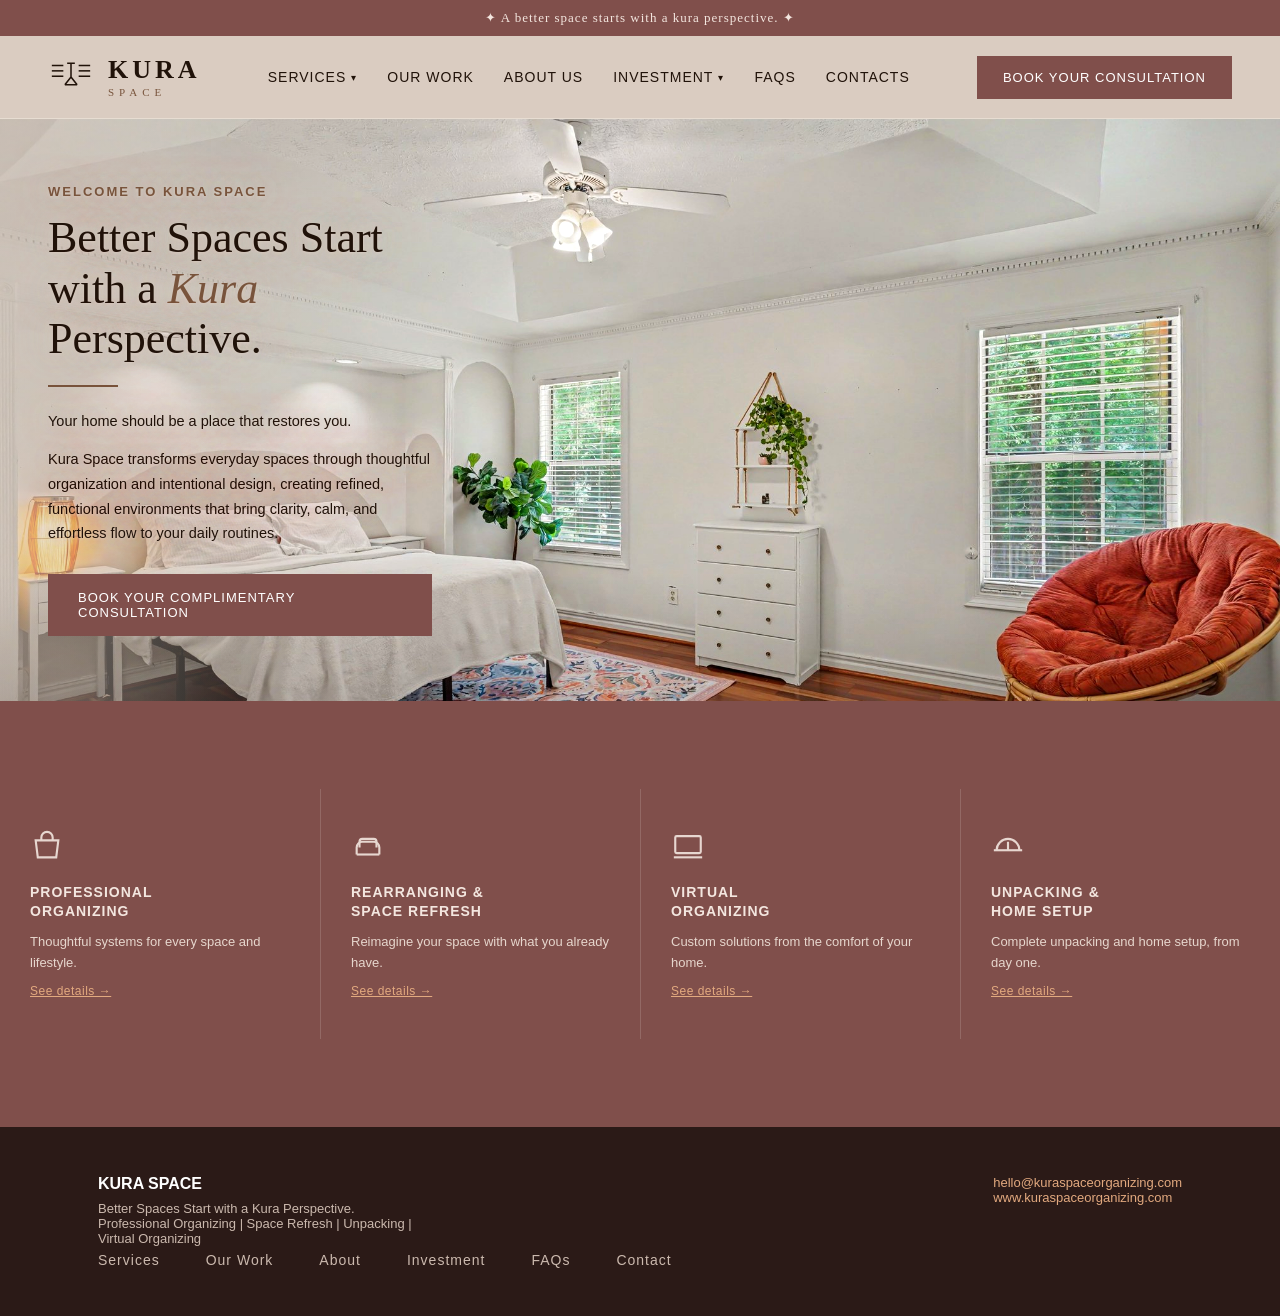
==== index.html @ 3ef4552a "Add files via upload" ====
<!DOCTYPE html>
<html lang="fr">
<head>
<meta charset="UTF-8">
<meta name="viewport" content="width=device-width, initial-scale=1.0">
<title>Kura Space — Better Spaces Start with a Kura Perspective</title>
<link rel="stylesheet" href="styles.css">
</head>
<body>

  <div class="eyebrow-bar">✦ A better space starts with a kura perspective. ✦</div>

  <header>
    <a href="index.html" class="logo">
      <svg class="logo-mark" viewBox="0 0 60 60" fill="none" stroke="currentColor" stroke-width="2">
        <line x1="5" y1="15" x2="20" y2="15"/><line x1="5" y1="22" x2="20" y2="22"/><line x1="5" y1="29" x2="20" y2="29"/>
        <path d="M25 12 L35 12 M30 12 L30 30 M22 40 L38 40 M30 30 L22 40 M30 30 L38 40"/>
        <line x1="40" y1="15" x2="55" y2="15"/><line x1="40" y1="22" x2="55" y2="22"/><line x1="40" y1="29" x2="55" y2="29"/>
      </svg>
      <div class="logo-text"><span class="k">KURA</span><span class="s">SPACE</span></div>
    </a>
    <nav>
      <div class="nav-dropdown">
        <button type="button" class="nav-toggle">SERVICES</button>
      <div class="dropdown-menu">
        <a href="services.html#professional-organizing">Professional Organizing</a>
        <a href="services.html#rearranging-space-refresh">Rearranging & Space Refresh</a>
        <a href="services.html#unpacking-home-setup">Unpacking & Home Setup</a>
        <a href="services.html#virtual-organizing">Virtual Organizing</a>
      </div>
      </div>
      <a href="our-work.html">OUR WORK</a>
      <a href="about.html">ABOUT US</a>
      <div class="nav-dropdown">
        <button type="button" class="nav-toggle">INVESTMENT</button>
      <div class="dropdown-menu">
        <a href="investment.html#rates">Rates by Service</a>
        <a href="investment.html#estimated-times">Estimated Project Times</a>
      </div>
      </div>
      <a href="faq.html">FAQS</a>
      <a href="contact.html">CONTACTS</a>
    </nav>
    <a href="booking.html" class="cta-btn">BOOK YOUR CONSULTATION</a>
  </header>


  <section class="hero">
    <img class="hero-photo" src="bckgrd1.jpeg" alt="Chambre organisée par Kura Space">
    <div class="hero-fade"></div>
    <div class="hero-shade"></div>
    <div class="hero-content">
      <div class="hero-eyebrow">WELCOME TO KURA SPACE</div>
      <h1>Better Spaces Start<br>with a <span class="accent">Kura</span> Perspective.</h1>
      <div class="divider"></div>
      <p>Your home should be a place that restores you.</p>
      <p>Kura Space transforms everyday spaces through thoughtful organization and intentional design, creating refined, functional environments that bring clarity, calm, and effortless flow to your daily routines.</p>
      <a href="booking.html" class="hero-cta">BOOK YOUR COMPLIMENTARY CONSULTATION</a>
    </div>
  </section>

  <section class="services-strip">
    <div class="service-item">
      <svg class="service-icon" viewBox="0 0 24 24" fill="none" stroke="currentColor" stroke-width="1.5"><path d="M4 8h16l-1.5 12h-13L4 8z"/><path d="M8 8V6a4 4 0 0 1 8 0v2"/></svg>
      <h3>PROFESSIONAL<br>ORGANIZING</h3>
      <p>Thoughtful systems for every space and lifestyle.</p>
      <a href="services.html#professional-organizing">See details &rarr;</a>
    </div>
    <div class="service-item">
      <svg class="service-icon" viewBox="0 0 24 24" fill="none" stroke="currentColor" stroke-width="1.5"><path d="M4 18v-5a4 4 0 0 1 4-4h8a4 4 0 0 1 4 4v5"/><path d="M4 18h16"/><path d="M6 13V9a2 2 0 0 1 2-2h8a2 2 0 0 1 2 2v4"/></svg>
      <h3>REARRANGING &amp;<br>SPACE REFRESH</h3>
      <p>Reimagine your space with what you already have.</p>
      <a href="services.html#rearranging-space-refresh">See details &rarr;</a>
    </div>
    <div class="service-item">
      <svg class="service-icon" viewBox="0 0 24 24" fill="none" stroke="currentColor" stroke-width="1.5"><rect x="3" y="5" width="18" height="12" rx="1"/><path d="M2 20h20"/></svg>
      <h3>VIRTUAL<br>ORGANIZING</h3>
      <p>Custom solutions from the comfort of your home.</p>
      <a href="services.html#virtual-organizing">See details &rarr;</a>
    </div>
    <div class="service-item">
      <svg class="service-icon" viewBox="0 0 24 24" fill="none" stroke="currentColor" stroke-width="1.5"><path d="M4 15a8 8 0 0 1 16 0"/><path d="M2 15h20"/><path d="M12 15V9"/></svg>
      <h3>UNPACKING &amp;<br>HOME SETUP</h3>
      <p>Complete unpacking and home setup, from day one.</p>
      <a href="services.html#unpacking-home-setup">See details &rarr;</a>
    </div>
  </section>


  <footer>
    <div class="wrap">
      <div>
        <strong style="color:#fff; font-size:16px;">KURA SPACE</strong>
        <p style="margin-top:8px; max-width:320px;">Better Spaces Start with a Kura Perspective.<br>Professional Organizing | Space Refresh | Unpacking | Virtual Organizing</p>
        <nav>
          <a href="services.html">Services</a>
          <a href="our-work.html">Our Work</a>
          <a href="about.html">About</a>
          <a href="investment.html">Investment</a>
          <a href="faq.html">FAQs</a>
          <a href="contact.html">Contact</a>
        </nav>
      </div>
      <div>
        <a href="mailto:hello@kuraspaceorganizing.com">hello@kuraspaceorganizing.com</a><br>
        <a href="https://www.kuraspaceorganizing.com">www.kuraspaceorganizing.com</a>
      </div>
    </div>
  </footer>

</body>
</html>
---- styles.css ----
:root{
  --dark0:#4a2f2b;
  --dark1:#2b1a17;
  --maroon:#804f4b;
  --peach:#e2a97f;
  --cream:#daccc1;
  --cream2:#f2ece5;
  --ink:#201209;
  --accent:#78543c;
  --line:#e7ddd2;
}
*{box-sizing:border-box;margin:0;padding:0;}
html{scroll-behavior:smooth;}
body{
  font-family:'Georgia','Times New Roman',serif;
  color:var(--ink);
  background:var(--cream2);
}
a{color:inherit;}
.wrap{max-width:1180px;margin:0 auto;padding:0 48px;}

/* ---------- EYEBROW BAR ---------- */
.eyebrow-bar{
  background: var(--maroon);
  color: #f3e6df;
  text-align:center;
  font-size: 13px;
  letter-spacing: 1px;
  padding: 10px 20px;
}

/* ---------- HEADER (cream, base template) ---------- */
header{
  display:flex; align-items:center; justify-content:space-between;
  padding: 18px 48px;
  background: var(--cream);
  border-bottom: 1px solid var(--line);
  flex-wrap: wrap;
  gap: 16px;
}
.logo{display:flex; align-items:center; gap:14px; text-decoration:none;}
.logo-mark{width:46px; height:46px; color:var(--ink);}
.logo-text{display:flex; flex-direction:column; line-height:1;}
.logo-text .k{font-size:26px; letter-spacing:4px; font-weight:bold; color:var(--ink);}
.logo-text .s{font-size:11px; letter-spacing:5px; color:var(--accent); margin-top:4px;}

nav{display:flex; align-items:center; gap:30px; font-size:14px; letter-spacing:1px; font-family:Arial,sans-serif;}
nav > a{text-decoration:none; color:var(--ink);}
nav > a.current{color:var(--maroon); font-weight:bold;}

/* dropdown items (Services, Investment) */
.nav-dropdown{position:relative;}
.nav-dropdown > .nav-toggle{
  background:none; border:none; cursor:pointer;
  font:inherit; letter-spacing:inherit; color:var(--ink);
  display:flex; align-items:center; gap:5px; padding:4px 0;
}
.nav-dropdown > .nav-toggle::after{content:"▾"; font-size:10px; margin-top:1px;}
.nav-dropdown.current > .nav-toggle{color:var(--maroon); font-weight:bold;}
.dropdown-menu{
  position:absolute; top:calc(100% + 16px); left:50%; transform:translateX(-50%) translateY(6px);
  background:#fff; border:1px solid var(--line); min-width:240px;
  box-shadow:0 14px 34px rgba(32,18,9,0.14);
  opacity:0; visibility:hidden;
  transition:opacity .18s, transform .18s, visibility .18s;
  z-index:60; padding:8px 0;
}
.nav-dropdown:hover .dropdown-menu,
.nav-dropdown:focus-within .dropdown-menu{
  opacity:1; visibility:visible; transform:translateX(-50%) translateY(0);
}
.dropdown-menu a{
  display:block; padding:11px 22px; font-size:13px; letter-spacing:0.2px;
  color:var(--ink); text-decoration:none; white-space:nowrap;
}
.dropdown-menu a:hover{background:var(--cream); color:var(--maroon);}

.cta-btn{
  background: var(--maroon);
  color: #fff;
  padding: 14px 26px;
  font-family: Arial, sans-serif;
  font-size: 13px;
  letter-spacing: 1px;
  text-decoration:none;
  white-space: nowrap;
}

/* ---------- HERO (home, photo) ---------- */
.hero{
  position: relative;
  aspect-ratio: 2.2 / 1;
  min-height: 460px;
  display:flex;
  align-items:center;
  overflow:hidden;
  background: var(--cream);
}
.hero-photo{
  position:absolute; inset:0; width:100%; height:100%;
  object-fit:cover; object-position:center 25%;
  filter: saturate(1.15) contrast(1.06) brightness(1.02);
  z-index:0;
}
.hero-fade{
  position:absolute; inset:0; z-index:1;
  background: linear-gradient(90deg,
    rgba(218,204,193,0.6) 0%,
    rgba(218,204,193,0.42) 10%,
    rgba(218,204,193,0.18) 20%,
    rgba(218,204,193,0) 30%);
  pointer-events:none;
}
.hero-shade{
  position:absolute; inset:0; z-index:1;
  background: linear-gradient(0deg, rgba(20,12,6,0.14), transparent 22%);
  pointer-events:none;
}
.hero-content{
  position:relative; z-index:2;
  max-width:480px; padding:40px 48px;
}
.hero-content .hero-eyebrow, .hero-content h1, .hero-content p{
  text-shadow: 0 1px 3px rgba(218,204,193,0.9), 0 0px 18px rgba(218,204,193,0.85), 0 0px 34px rgba(218,204,193,0.6);
}
.hero-eyebrow{color:var(--accent); font-family:Arial,sans-serif; font-size:13px; letter-spacing:2px; font-weight:bold; margin-bottom:14px;}
.hero h1{font-size:44px; line-height:1.15; font-weight:400; margin-bottom:20px; color:var(--ink);}
.hero h1 .accent, .hero h1 em{color:var(--accent); font-style:italic;}
.divider{width:70px; height:2px; background:var(--accent); margin-bottom:22px;}
.hero p{font-family:Arial,sans-serif; font-size:14.5px; line-height:1.7; color:var(--ink); margin-bottom:14px; max-width:440px;}
.hero-cta{
  display:inline-block; margin-top:14px;
  background:var(--maroon); color:#fff;
  padding:16px 30px; font-family:Arial,sans-serif; font-size:13px; letter-spacing:1px; text-decoration:none;
}

/* ---------- SERVICES STRIP (home) ---------- */
.services-strip{
  background: var(--maroon);
  color: #f3e6df;
  display:grid;
  grid-template-columns: repeat(4, 1fr);
}
.service-item{padding:40px 30px; border-left:1px solid rgba(255,255,255,0.15);}
.service-item:first-child{border-left:none;}
.service-icon{width:34px; height:34px; margin-bottom:16px; opacity:0.9;}
.service-item h3{font-family:Arial,sans-serif; font-size:14px; letter-spacing:1px; margin-bottom:10px; line-height:1.4;}
.service-item p{font-family:Arial,sans-serif; font-size:13px; line-height:1.6; color:#e6d6cd;}
.service-item a{font-family:Arial,sans-serif; font-size:12px; letter-spacing:0.5px; color:var(--peach); text-decoration:underline; display:inline-block; margin-top:10px;}

/* ---------- PAGE HEADER (subpages) ---------- */
.page-header{
  position:relative; overflow:hidden;
  padding:80px 0 56px;
  background: linear-gradient(100deg, var(--dark0) 0%, #5c3a34 100%);
  color:#f6ede6;
}
.page-header .wrap{position:relative; z-index:2;}
.page-header .eyebrow{color:var(--peach);}
.page-header h1{font-size:46px; font-weight:400;}
.page-header p{font-family:Arial,sans-serif; font-size:15px; line-height:1.7; color:#e7d9d0; max-width:620px; margin-top:14px;}

/* ---------- SECTION SHARED ---------- */
section{padding:88px 0;}
.eyebrow{font-family:Arial,sans-serif; font-size:12.5px; letter-spacing:3px; color:var(--accent); font-weight:bold; margin-bottom:16px;}
h2{font-size:38px; font-weight:400; margin-bottom:24px;}
.lede{font-family:Arial,sans-serif; font-size:15px; line-height:1.8; color:#4a372f; max-width:720px;}

/* ---------- ABOUT / BRAND ---------- */
.about{background:var(--cream2);}
.about .grid{display:grid; grid-template-columns:1.1fr .9fr; gap:64px; align-items:start;}
.about ul{font-family:Arial,sans-serif; font-size:14.5px; line-height:2; margin-top:10px;}
.why-box{background:var(--cream); padding:36px; border-left:3px solid var(--maroon);}
.why-box h3{font-size:20px; font-weight:400; margin-bottom:16px;}
.why-box ul{font-family:Arial,sans-serif; font-size:14px; line-height:1.9; list-style:none;}
.why-box li{padding-left:20px; position:relative; margin-bottom:6px;}
.why-box li::before{content:"—"; position:absolute; left:0; color:var(--maroon);}
.founder-box{margin-top:56px; padding-top:56px; border-top:1px solid var(--line);}
.founder-box .grid{grid-template-columns:.8fr 1.2fr;}

/* ---------- SERVICES ---------- */
.services{background:var(--maroon); color:#f3e6df;}
.services .eyebrow{color:var(--peach);}
.services h2{color:#fff;}
.card-grid{display:grid; grid-template-columns:repeat(4,1fr); gap:1px; background:rgba(255,255,255,0.15); margin-top:40px;}
.s-card{background:var(--maroon); padding:34px 26px;}
.s-card h3{font-family:Arial,sans-serif; font-size:15px; letter-spacing:0.5px; margin-bottom:10px; color:#fff;}
.s-card .price{font-family:Arial,sans-serif; font-size:13px; color:var(--peach); font-weight:bold; margin-bottom:14px;}
.s-card p{font-family:Arial,sans-serif; font-size:13px; line-height:1.7; color:#e6d6cd; margin-bottom:14px;}
.s-card a{font-family:Arial,sans-serif; font-size:12px; letter-spacing:1px; color:var(--peach); text-decoration:underline;}

/* ---------- SERVICE DETAIL (services.html) ---------- */
.service-detail{border-top:1px solid var(--line); padding:64px 0;}
.service-detail:first-of-type{border-top:none;}
.service-detail .grid{display:grid; grid-template-columns:1fr 1fr 1fr; gap:48px;}
.service-detail h3{font-size:26px; font-weight:400; margin-bottom:6px;}
.service-detail .rate{font-family:Arial,sans-serif; font-size:13px; color:var(--accent); font-weight:bold; letter-spacing:0.5px; margin-bottom:16px;}
.service-detail h4{font-family:Arial,sans-serif; font-size:12px; letter-spacing:1.5px; text-transform:uppercase; color:var(--accent); margin-bottom:12px;}
.service-detail ul{font-family:Arial,sans-serif; font-size:13.5px; line-height:1.9; list-style:none; margin-bottom:10px;}
.service-detail li{padding-left:16px; position:relative;}
.service-detail li::before{content:"—"; position:absolute; left:0; color:var(--maroon);}
.time-table{width:100%; font-family:Arial,sans-serif; font-size:13px; border-collapse:collapse;}
.time-table td{padding:6px 0; border-bottom:1px dashed var(--line);}
.time-table td:last-child{text-align:right; color:var(--accent);}

/* ---------- INVESTMENT ---------- */
.investment{background:var(--cream2);}
.price-table{width:100%; border-collapse:collapse; margin-top:30px; font-family:Arial,sans-serif;}
.price-table th, .price-table td{text-align:left; padding:16px 14px; border-bottom:1px solid var(--line); font-size:14px;}
.price-table th{font-size:12px; letter-spacing:1px; color:var(--accent); text-transform:uppercase;}
.price-note{font-family:Arial,sans-serif; font-size:13px; color:#6b5a4f; margin-top:20px; line-height:1.7;}

/* ---------- FAQ ---------- */
.faq{background:var(--cream);}
.faq-item{border-bottom:1px solid #cdbcae; padding:22px 0;}
.faq-item summary{cursor:pointer; font-size:17px; list-style:none; display:flex; justify-content:space-between; align-items:center; gap:16px;}
.faq-item summary::-webkit-details-marker{display:none;}
.faq-item summary::after{content:"+"; font-size:22px; color:var(--maroon); font-family:Arial,sans-serif;}
.faq-item[open] summary::after{content:"–";}
.faq-item p{font-family:Arial,sans-serif; font-size:14px; line-height:1.8; color:#4a372f; margin-top:14px; max-width:640px;}

/* ---------- OUR WORK (portfolio placeholder) ---------- */
.portfolio-grid{display:grid; grid-template-columns:repeat(3,1fr); gap:20px; margin-top:20px;}
.portfolio-card{
  aspect-ratio:4/3; background:linear-gradient(135deg, var(--cream), #cbb9ae);
  display:flex; align-items:center; justify-content:center;
  font-family:Arial,sans-serif; font-size:12px; letter-spacing:1px; color:var(--accent); text-transform:uppercase;
}

/* ---------- CONTACT ---------- */
.contact{background:var(--dark0); color:#f3e6df; text-align:center;}
.contact h2{color:#fff;}
.contact .lede{color:#e7d9d0; margin:0 auto 30px; }
.contact-links{display:flex; gap:36px; justify-content:center; font-family:Arial,sans-serif; font-size:14px; margin-top:30px; flex-wrap:wrap;}
.contact-links a{color:var(--peach); text-decoration:none;}

/* ---------- FOOTER ---------- */
footer{background:var(--dark1); color:#cbb9ae; padding:48px 0; font-family:Arial,sans-serif; font-size:13px;}
footer .wrap{display:flex; justify-content:space-between; flex-wrap:wrap; gap:20px;}
footer a{color:var(--peach); text-decoration:none;}
footer nav{margin-top:6px;}
footer nav a{background:none; padding:0; margin-right:16px; color:#cbb9ae; border-radius:0;}
footer nav a:hover{color:var(--peach);}

@media (max-width:900px){
  .wrap{padding:0 24px;}
  header{padding:14px 24px;}
  nav{display:none;}
  .hero{aspect-ratio:3/4; min-height:520px;}
  .hero-content{padding:32px 24px;}
  .hero h1{font-size:42px;}
  .page-header h1{font-size:34px;}
  .about .grid{grid-template-columns:1fr;}
  .founder-box .grid{grid-template-columns:1fr;}
  .card-grid{grid-template-columns:1fr 1fr;}
  .service-detail .grid{grid-template-columns:1fr;}
  .portfolio-grid{grid-template-columns:1fr 1fr;}
  section{padding:56px 0;}
}

/* ================= BOOKING PAGE ================= */
.booking-hero{
  display:grid; grid-template-columns:1fr 1fr;
  align-items:center; gap:0;
  background:var(--cream2);
  min-height:280px; overflow:hidden;
}
.booking-hero .img{
  height:100%; min-height:280px;
  background-image:url('bckgrd1.jpeg');
  background-size:cover; background-position:center 60%;
}
.booking-hero .txt{padding:40px 56px;}
.booking-hero h1{font-size:42px; font-weight:400; margin-bottom:10px;}
.booking-hero p{font-family:Arial,sans-serif; font-size:15px; color:#4a372f; line-height:1.6;}

.booking-wrap{max-width:1180px; margin:0 auto; padding:48px 48px 90px;}

.avail-banner{
  background:var(--cream2); border:1px solid var(--line); border-radius:14px;
  padding:32px; display:grid; grid-template-columns:1fr auto 1fr; gap:28px; align-items:center;
  margin-bottom:56px;
}
.avail-banner .divider-v{width:1px; align-self:stretch; background:var(--line);}
.avail-left{display:flex; gap:18px;}
.avail-icon{
  width:52px; height:52px; min-width:52px; border-radius:50%;
  background:var(--maroon); color:#fff; display:flex; align-items:center; justify-content:center;
}
.avail-left h3{font-family:Arial,sans-serif; font-size:14px; letter-spacing:0.5px; margin-bottom:8px; color:var(--ink);}
.avail-left p{font-family:Arial,sans-serif; font-size:14px; line-height:1.7; color:#4a372f; margin-bottom:8px;}
.avail-left p strong{color:var(--ink);}
.avail-right{display:flex; gap:16px; align-items:flex-start;}
.avail-right h3{font-family:Georgia,serif; font-size:17px; font-weight:400; margin-bottom:6px;}
.avail-right p{font-family:Arial,sans-serif; font-size:13.5px; color:#4a372f; margin-bottom:14px;}
.btn-solid{
  display:inline-block; background:var(--maroon); color:#fff; border:none; cursor:pointer;
  padding:12px 22px; font-family:Arial,sans-serif; font-size:13px; letter-spacing:0.3px;
  border-radius:6px; text-decoration:none; text-align:center;
}
.btn-solid:disabled{opacity:0.55; cursor:not-allowed;}
.btn-outline{
  display:inline-block; background:#fff; color:var(--maroon); border:1px solid var(--maroon); cursor:pointer;
  padding:12px 22px; font-family:Arial,sans-serif; font-size:13px; letter-spacing:0.3px;
  border-radius:6px; text-decoration:none; text-align:center;
}

.section-heading{text-align:center; font-size:32px; font-weight:400; margin-bottom:32px; position:relative;}

.choose-service-grid{display:grid; grid-template-columns:1fr 1fr; gap:28px; margin-bottom:64px;}
.svc-choice-card{
  background:var(--cream2); border:1px solid var(--line); border-radius:14px; padding:32px;
  display:flex; flex-direction:column;
}
.svc-choice-card .head{display:flex; gap:16px; align-items:flex-start; margin-bottom:16px;}
.svc-choice-card .head .icon{
  width:52px; height:52px; min-width:52px; border-radius:50%;
  background:var(--maroon); color:#fff; display:flex; align-items:center; justify-content:center;
}
.svc-choice-card h3{font-size:21px; font-weight:400;}
.svc-choice-card .sub{font-family:Arial,sans-serif; font-size:12.5px; color:var(--accent); margin-top:2px;}
.svc-choice-card p{font-family:Arial,sans-serif; font-size:13.5px; line-height:1.7; color:#4a372f; margin-bottom:18px;}
.svc-choice-card ul{list-style:none; font-family:Arial,sans-serif; font-size:13.5px; line-height:2; margin-bottom:18px;}
.svc-choice-card li::before{content:"✓ "; color:var(--maroon); font-weight:bold;}
.svc-choice-card .cta-row{margin-top:auto;}
.svc-choice-card .cta-row .btn-solid, .svc-choice-card .cta-row .btn-outline{width:100%; margin-bottom:8px; box-sizing:border-box;}
.svc-choice-card .caption{font-family:Arial,sans-serif; font-size:12.5px; color:#7a6a5f; text-align:center;}
.svc-choice-card .fully-booked-btn{background:var(--maroon); opacity:0.9;}
.svc-choice-card .fully-booked-btn small{display:block; font-weight:normal; font-size:11px; margin-top:2px;}

.avail-grid{display:grid; grid-template-columns:1fr 1fr; gap:28px;}
.avail-panel{border:1px solid var(--line); border-radius:14px; padding:24px; background:#fff;}
.avail-panel .panel-head{display:flex; align-items:center; justify-content:space-between; margin-bottom:16px;}
.avail-panel .panel-head h4{font-family:Arial,sans-serif; font-size:12.5px; letter-spacing:0.5px; color:var(--ink);}
.tag{font-family:Arial,sans-serif; font-size:11px; letter-spacing:0.3px; padding:4px 10px; border-radius:20px;}
.tag.booked{background:#f1dede; color:#8a3b3b;}
.tag.available{background:#dcead9; color:#2f6b2c;}

.cal-topbar{display:flex; align-items:center; justify-content:space-between; font-family:Arial,sans-serif; font-size:13px; margin-bottom:6px;}
.cal-topbar .cal-nav{display:flex; align-items:center; gap:10px;}
.cal-topbar button{background:none; border:none; cursor:pointer; font-size:15px; color:var(--maroon);}
.cal-tz{font-size:11.5px; color:#7a6a5f;}
.calendar{width:100%; border-collapse:collapse; margin-top:10px; font-family:Arial,sans-serif; font-size:12.5px;}
.calendar th{padding:6px 2px; color:#9a897d; font-weight:normal; font-size:11px;}
.calendar td{padding:3px; text-align:center;}
.day-cell{
  width:32px; height:32px; line-height:32px; border-radius:50%; margin:0 auto;
  cursor:default; color:#c8bcb0;
}
.day-cell.has-slots{color:var(--ink); cursor:pointer; background:#f6ece7; font-weight:bold;}
.day-cell.has-slots:hover{background:var(--maroon); color:#fff;}
.day-cell.selected{background:var(--maroon); color:#fff;}
.day-cell.disabled{color:#ddd3ca;}

.no-times{text-align:center; padding:30px 10px; color:#4a372f;}
.no-times svg{color:var(--maroon); margin-bottom:10px;}
.no-times p{font-family:Arial,sans-serif; font-size:13px; line-height:1.7; margin-bottom:6px;}

.time-panel{margin-top:14px;}
.time-panel .picked-date{font-family:Arial,sans-serif; font-size:13px; font-weight:bold; margin-bottom:10px;}
.time-slot{
  display:block; width:100%; box-sizing:border-box; text-align:center;
  padding:10px; margin-bottom:8px; border-radius:6px; border:1px solid var(--line);
  background:#fff; font-family:Arial,sans-serif; font-size:13px; cursor:pointer;
}
.time-slot:hover{border-color:var(--maroon);}
.time-slot.selected{background:var(--maroon); color:#fff; border-color:var(--maroon);}
.more-times{background:none; border:none; color:var(--maroon); font-family:Arial,sans-serif; font-size:12.5px; cursor:pointer; padding:4px 0;}

.booking-form{margin-top:16px; padding-top:16px; border-top:1px dashed var(--line);}
.booking-form label{display:block; font-family:Arial,sans-serif; font-size:12px; color:#4a372f; margin-bottom:4px; margin-top:12px;}
.booking-form input, .booking-form textarea{
  width:100%; box-sizing:border-box; padding:10px 12px; border:1px solid var(--line); border-radius:6px;
  font-family:Arial,sans-serif; font-size:13px;
}
.booking-form textarea{resize:vertical; min-height:64px;}

.avail-footnote{text-align:center; font-family:Arial,sans-serif; font-size:13px; color:#4a372f; margin-top:30px;}

.help-bar{background:var(--maroon); color:#f3e6df;}
.help-bar .wrap{
  display:flex; align-items:center; justify-content:space-between; flex-wrap:wrap; gap:16px;
  padding:24px 48px;
}
.help-bar .left{display:flex; align-items:center; gap:14px; font-family:Arial,sans-serif; font-size:13.5px;}
.help-bar .icon-circle{width:38px; height:38px; border-radius:50%; background:rgba(255,255,255,0.15); display:flex; align-items:center; justify-content:center;}
.help-bar a.email{color:#f3e6df;}
.help-bar .btn-outline{background:transparent; color:#fff; border-color:rgba(255,255,255,0.6);}

.toast{
  position:fixed; bottom:24px; left:50%; transform:translateX(-50%);
  background:var(--ink); color:#fff; padding:14px 24px; border-radius:8px;
  font-family:Arial,sans-serif; font-size:13.5px; opacity:0; pointer-events:none;
  transition:opacity .25s, transform .25s; z-index:999;
}
.toast.show{opacity:1; transform:translateX(-50%) translateY(-6px);}

@media (max-width:900px){
  .booking-hero{grid-template-columns:1fr;}
  .booking-hero .img{min-height:180px;}
  .avail-banner{grid-template-columns:1fr;}
  .avail-banner .divider-v{display:none;}
  .choose-service-grid{grid-template-columns:1fr;}
  .avail-grid{grid-template-columns:1fr;}
  .booking-wrap{padding:32px 20px 60px;}
}

/* ================= ADMIN PAGE ================= */
.admin-login{max-width:360px; margin:100px auto; text-align:center;}
.admin-login h1{font-size:28px; font-weight:400; margin-bottom:8px;}
.admin-login p{font-family:Arial,sans-serif; font-size:13.5px; color:#4a372f; margin-bottom:24px;}
.admin-login input{width:100%; box-sizing:border-box; padding:12px 14px; border:1px solid var(--line); border-radius:6px; font-family:Arial,sans-serif; margin-bottom:14px;}
.admin-shell{display:none;}
.admin-shell.show{display:block;}
.admin-login.hide{display:none;}

.admin-topbar{
  display:flex; align-items:center; justify-content:space-between;
  padding:18px 48px; background:var(--cream); border-bottom:1px solid var(--line);
}
.admin-topbar .brand{font-family:Georgia,serif; font-size:20px; letter-spacing:2px;}
.admin-tabs{display:flex; gap:10px; padding:20px 48px 0;}
.admin-tab{
  padding:10px 18px; font-family:Arial,sans-serif; font-size:13px; cursor:pointer;
  border-radius:999px; background:var(--cream2); color:var(--ink); border:1px solid var(--line);
}
.admin-tab.active{background:var(--maroon); color:#fff; border-color:var(--maroon);}
.admin-panel{padding:24px 48px 64px; display:none;}
.admin-panel.active{display:block;}

.admin-table{width:100%; border-collapse:collapse; font-family:Arial,sans-serif; font-size:13px; margin-top:14px;}
.admin-table th, .admin-table td{padding:10px 12px; border-bottom:1px solid var(--line); text-align:left;}
.admin-table th{font-size:11px; letter-spacing:0.5px; text-transform:uppercase; color:var(--accent);}
.status-pill{padding:3px 10px; border-radius:20px; font-size:11px;}
.status-pill.confirmed{background:#dcead9; color:#2f6b2c;}
.status-pill.cancelled{background:#f1dede; color:#8a3b3b;}
.admin-btn{background:none; border:1px solid var(--line); border-radius:6px; padding:6px 12px; font-family:Arial,sans-serif; font-size:12px; cursor:pointer; margin-right:6px;}
.admin-btn:hover{border-color:var(--maroon); color:var(--maroon);}

.settings-card{background:var(--cream2); border:1px solid var(--line); border-radius:12px; padding:24px; max-width:520px; margin-top:14px;}
.settings-card label{display:block; font-family:Arial,sans-serif; font-size:12px; margin-bottom:6px; margin-top:14px;}
.settings-card select, .settings-card input, .settings-card textarea{
  width:100%; box-sizing:border-box; padding:10px; border:1px solid var(--line); border-radius:6px; font-family:Arial,sans-serif; font-size:13px;
}
.settings-card textarea{min-height:70px;}

.slot-add-row{display:flex; gap:10px; margin-top:16px; flex-wrap:wrap;}
.slot-add-row input{padding:9px 12px; border:1px solid var(--line); border-radius:6px; font-family:Arial,sans-serif; font-size:13px;}

/* ================= PORTFOLIO ================= */
.portfolio-filters{
  display:flex; gap:10px; flex-wrap:wrap; padding:28px 48px; background:var(--cream);
  border-bottom:1px solid var(--line);
}
.filter-tab{
  padding:11px 20px; border-radius:999px; border:1px solid var(--line); background:#fff;
  font-family:Arial,sans-serif; font-size:12.5px; letter-spacing:0.3px; color:var(--ink);
  cursor:pointer; white-space:nowrap;
}
.filter-tab.active{background:var(--maroon); color:#fff; border-color:var(--maroon);}

.projects-section{padding:56px 48px 20px; max-width:1180px; margin:0 auto;}
.projects-section h2{text-align:center; font-size:14px; letter-spacing:2px; font-family:Arial,sans-serif; color:var(--accent); margin-bottom:36px; text-transform:uppercase;}
.projects-grid{display:grid; grid-template-columns:repeat(3,1fr); gap:26px;}
.project-card{
  background:#fff; border:1px solid var(--line); border-radius:4px; overflow:hidden;
  display:flex; flex-direction:column; text-decoration:none; color:var(--ink);
}
.project-card .thumb{
  position:relative; aspect-ratio:4/3; background:linear-gradient(135deg,var(--cream),#cbb9ae);
  background-size:cover; background-position:center;
  display:flex; align-items:center; justify-content:center;
}
.project-card .thumb .placeholder{font-family:Arial,sans-serif; font-size:11px; letter-spacing:1px; color:var(--accent); text-transform:uppercase;}
.project-card .badge{
  position:absolute; top:14px; left:14px; background:var(--maroon); color:#fff;
  font-family:Arial,sans-serif; font-size:10.5px; letter-spacing:0.5px; text-transform:uppercase;
  padding:5px 12px; border-radius:3px;
}
.project-card .body{padding:20px 22px 24px;}
.project-card h3{font-size:19px; font-weight:400; margin-bottom:4px;}
.project-card .cat{font-family:Arial,sans-serif; font-size:12px; color:var(--accent); margin-bottom:10px;}
.project-card p{font-family:Arial,sans-serif; font-size:13px; line-height:1.6; color:#4a372f; margin-bottom:14px;}
.project-card .view-link{font-family:Arial,sans-serif; font-size:12.5px; color:var(--maroon); font-weight:bold;}

.empty-state{
  text-align:center; padding:60px 24px; color:#7a6a5f; font-family:Arial,sans-serif;
  border:1px dashed var(--line); border-radius:10px; grid-column:1/-1;
}
.empty-state a{color:var(--maroon);}

.featured-transform{background:var(--maroon); color:#f3e6df; padding:64px 48px; margin-top:20px;}
.featured-transform .inner{max-width:1180px; margin:0 auto; display:grid; grid-template-columns:1fr 1.2fr; gap:40px; align-items:center;}
.featured-transform .eyebrow{color:var(--peach); font-family:Arial,sans-serif; font-size:12px; letter-spacing:2px; margin-bottom:14px;}
.featured-transform h2{font-size:32px; font-weight:400; color:#fff; margin-bottom:14px;}
.featured-transform p{font-family:Arial,sans-serif; font-size:14px; line-height:1.7; color:#e6d6cd;}
.featured-transform .ba-images{display:grid; grid-template-columns:1fr 1fr; gap:12px;}
.featured-transform .ba-images .img{aspect-ratio:4/3; background-size:cover; background-position:center; border-radius:4px; position:relative;}
.featured-transform .ba-images .tag{position:absolute; bottom:10px; left:10px; background:rgba(0,0,0,0.55); color:#fff; font-family:Arial,sans-serif; font-size:10px; letter-spacing:1px; padding:4px 10px; border-radius:3px; text-transform:uppercase;}

.testimonial-section{padding:64px 48px; text-align:center; max-width:760px; margin:0 auto;}
.testimonial-section .mark{font-size:44px; color:var(--maroon); font-family:Georgia,serif; line-height:0.5;}
.testimonial-section blockquote{font-size:22px; font-weight:400; line-height:1.5; margin:14px 0 18px;}
.testimonial-section cite{font-family:Arial,sans-serif; font-size:12.5px; letter-spacing:1px; color:var(--accent); font-style:normal;}

/* ================= PROJECT DETAIL ================= */
.project-hero{background:var(--cream2); padding:48px 48px 0;}
.project-hero .wrap{max-width:1180px; margin:0 auto;}
.project-hero .back-link{font-family:Arial,sans-serif; font-size:12.5px; color:var(--accent); text-decoration:none; display:inline-block; margin-bottom:18px;}
.project-hero h1{font-size:38px; font-weight:400; margin-bottom:8px;}
.project-hero .meta{font-family:Arial,sans-serif; font-size:13px; color:#7a6a5f; display:flex; gap:18px; margin-bottom:8px;}
.project-hero .cat-pill{display:inline-block; background:var(--maroon); color:#fff; font-family:Arial,sans-serif; font-size:11px; letter-spacing:0.5px; padding:5px 12px; border-radius:3px; margin-bottom:22px;}

.project-body{max-width:1180px; margin:0 auto; padding:32px 48px 70px; display:grid; grid-template-columns:2fr 1fr; gap:48px;}
.project-media .ba-pair{display:grid; grid-template-columns:1fr 1fr; gap:14px; margin-bottom:14px;}
.project-media .ba-pair .img, .project-media .gallery-img{
  aspect-ratio:4/3; background-size:cover; background-position:center; border-radius:4px;
  background-color:var(--cream); position:relative;
}
.project-media .ba-pair .tag{position:absolute; top:12px; left:12px; background:rgba(0,0,0,0.6); color:#fff; font-family:Arial,sans-serif; font-size:10.5px; letter-spacing:1px; padding:5px 12px; border-radius:3px; text-transform:uppercase;}
.project-media .gallery-grid{display:grid; grid-template-columns:1fr 1fr 1fr; gap:12px;}

.project-sidebar{border-left:1px solid var(--line); padding-left:36px;}
.side-block{margin-bottom:26px;}
.side-block h4{font-family:Arial,sans-serif; font-size:11px; letter-spacing:1.5px; text-transform:uppercase; color:var(--accent); margin-bottom:8px;}
.side-block p{font-family:Arial,sans-serif; font-size:13.5px; line-height:1.7; color:#4a372f;}

.more-projects{background:var(--cream); padding:56px 48px;}
.more-projects .wrap{max-width:1180px; margin:0 auto;}
.more-projects h2{text-align:center; font-size:14px; letter-spacing:2px; font-family:Arial,sans-serif; color:var(--accent); margin-bottom:32px; text-transform:uppercase;}

@media (max-width:900px){
  .projects-grid{grid-template-columns:1fr;}
  .featured-transform .inner{grid-template-columns:1fr;}
  .project-body{grid-template-columns:1fr;}
  .project-sidebar{border-left:none; border-top:1px solid var(--line); padding-left:0; padding-top:24px;}
  .portfolio-filters, .projects-section, .featured-transform, .project-hero .wrap, .project-body, .more-projects .wrap{padding-left:20px; padding-right:20px;}
}

/* ================= ADMIN — PORTFOLIO TAB ================= */
.project-form{background:var(--cream2); border:1px solid var(--line); border-radius:12px; padding:24px; max-width:720px; margin-top:16px;}
.project-form .row2{display:grid; grid-template-columns:1fr 1fr; gap:14px;}
.project-form label{display:block; font-family:Arial,sans-serif; font-size:12px; margin-bottom:5px; margin-top:14px;}
.project-form input, .project-form select, .project-form textarea{
  width:100%; box-sizing:border-box; padding:10px; border:1px solid var(--line); border-radius:6px; font-family:Arial,sans-serif; font-size:13px;
}
.project-form textarea{min-height:60px;}
.image-drop-row{display:flex; gap:14px; margin-top:10px; flex-wrap:wrap;}
.image-slot{width:110px;}
.image-slot .lbl{font-family:Arial,sans-serif; font-size:11px; color:var(--accent); margin-bottom:6px; text-transform:uppercase;}
.image-slot .preview{
  width:110px; height:82px; border:1px dashed var(--line); border-radius:6px; background-size:cover; background-position:center;
  display:flex; align-items:center; justify-content:center; font-size:10px; color:#9a897d; margin-bottom:6px; overflow:hidden;
}
.image-slot input[type=file]{font-size:11px; width:110px;}
.checkbox-row{display:flex; align-items:center; gap:8px; margin-top:16px;}
.checkbox-row input{width:auto;}

.admin-project-list{margin-top:30px;}
.admin-project-row{
  display:flex; align-items:center; gap:16px; padding:14px 0; border-bottom:1px solid var(--line);
  font-family:Arial,sans-serif; font-size:13px;
}
.admin-project-row .thumb-sm{width:60px; height:44px; border-radius:4px; background-size:cover; background-position:center; background-color:var(--cream); flex-shrink:0;}
.admin-project-row .info{flex:1;}
.admin-project-row .info strong{display:block; font-size:14px; font-family:Georgia,serif;}
.admin-project-row .info span{color:#7a6a5f; font-size:12px;}
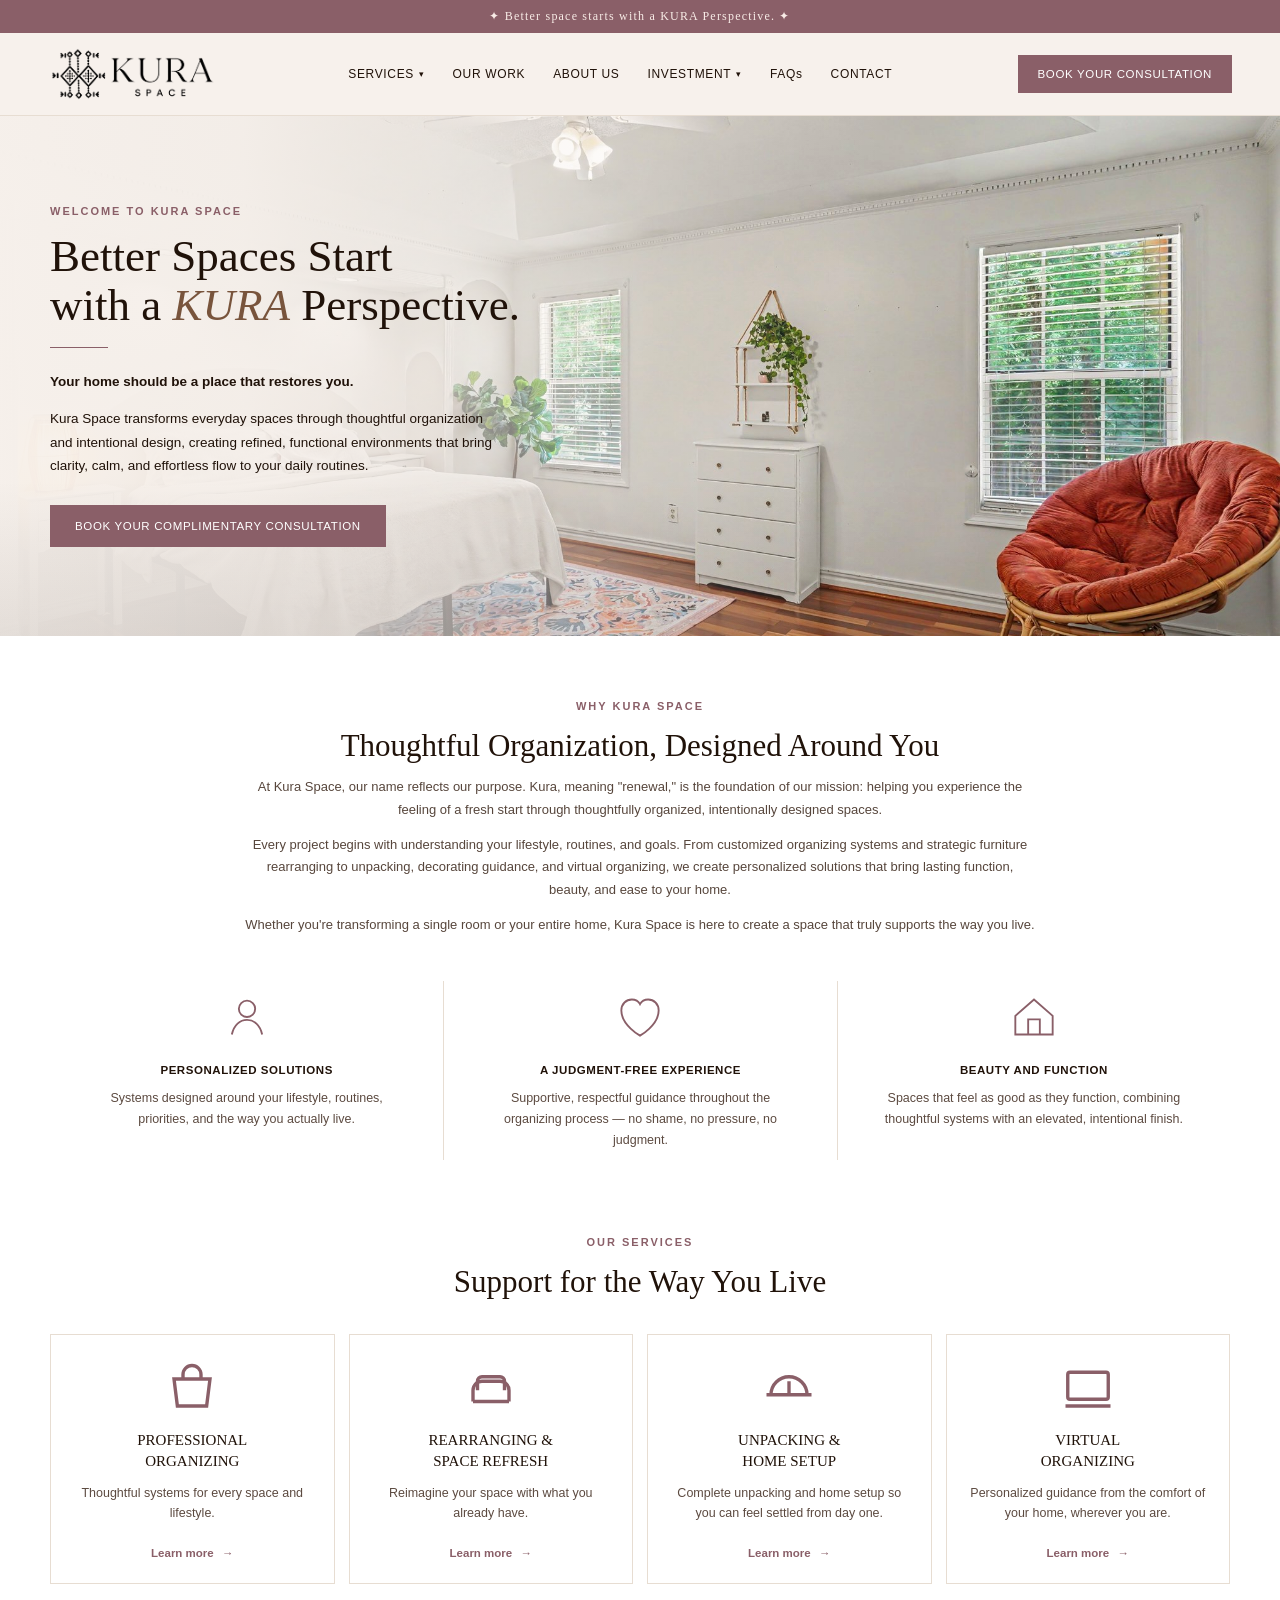
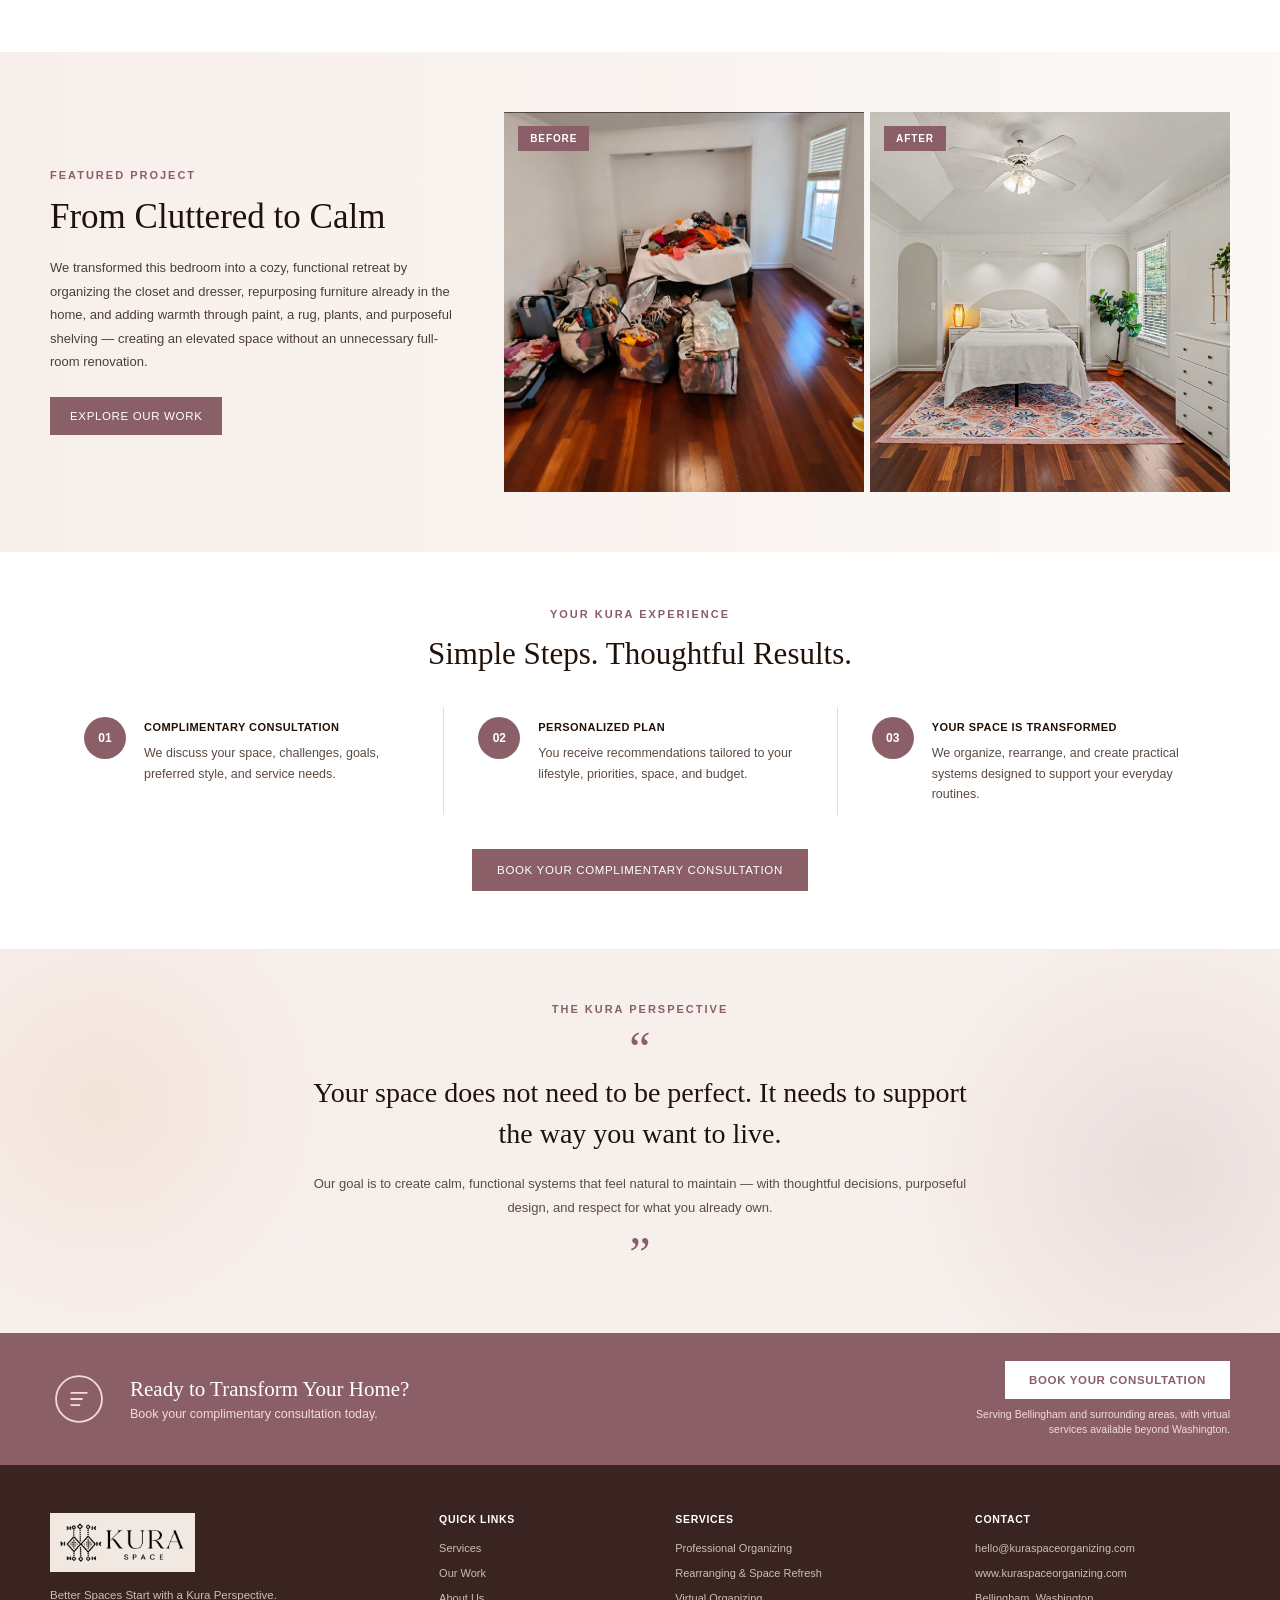
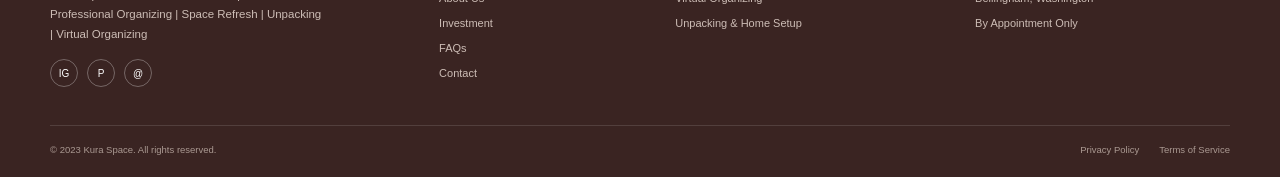
==== commit f9718f82: "v2" ====
--- a/index.html
+++ b/index.html
@@ -1,112 +1,318 @@
 <!DOCTYPE html>
-<html lang="fr">
+<html lang="en">
 <head>
-<meta charset="UTF-8">
-<meta name="viewport" content="width=device-width, initial-scale=1.0">
-<title>Kura Space — Better Spaces Start with a Kura Perspective</title>
-<link rel="stylesheet" href="styles.css">
+  <meta charset="UTF-8">
+  <meta name="viewport" content="width=device-width, initial-scale=1.0">
+  <title>Kura Space — Better Spaces Start with a KURA Perspective</title>
+  <link rel="stylesheet" href="styles.css">
 </head>
 <body>
 
-  <div class="eyebrow-bar">✦ A better space starts with a kura perspective. ✦</div>
-
-  <header>
-    <a href="index.html" class="logo">
-      <svg class="logo-mark" viewBox="0 0 60 60" fill="none" stroke="currentColor" stroke-width="2">
-        <line x1="5" y1="15" x2="20" y2="15"/><line x1="5" y1="22" x2="20" y2="22"/><line x1="5" y1="29" x2="20" y2="29"/>
-        <path d="M25 12 L35 12 M30 12 L30 30 M22 40 L38 40 M30 30 L22 40 M30 30 L38 40"/>
-        <line x1="40" y1="15" x2="55" y2="15"/><line x1="40" y1="22" x2="55" y2="22"/><line x1="40" y1="29" x2="55" y2="29"/>
-      </svg>
-      <div class="logo-text"><span class="k">KURA</span><span class="s">SPACE</span></div>
+  <div class="eyebrow-bar">✦ Better space starts with a KURA Perspective. ✦</div>
+
+  <header class="site-header" id="siteHeader">
+    <a href="index.html" class="logo" aria-label="Kura Space — Home">
+      <img src="logo-kura-space-horizontal-noir-transparent.png" alt="Kura Space" class="logo-image">
     </a>
-    <nav>
+
+    <button class="menu-button" id="menuButton" type="button" aria-label="Open navigation" aria-expanded="false">
+      <span></span><span></span><span></span>
+    </button>
+
+    <nav class="main-nav" id="mainNav">
       <div class="nav-dropdown">
         <button type="button" class="nav-toggle">SERVICES</button>
-      <div class="dropdown-menu">
-        <a href="services.html#professional-organizing">Professional Organizing</a>
-        <a href="services.html#rearranging-space-refresh">Rearranging & Space Refresh</a>
-        <a href="services.html#unpacking-home-setup">Unpacking & Home Setup</a>
-        <a href="services.html#virtual-organizing">Virtual Organizing</a>
-      </div>
+        <div class="dropdown-menu">
+          <a href="services.html#professional-organizing">Professional Organizing</a>
+          <a href="services.html#rearranging-space-refresh">Rearranging &amp; Space Refresh</a>
+          <a href="services.html#unpacking-home-setup">Unpacking &amp; Home Setup</a>
+          <a href="services.html#virtual-organizing">Virtual Organizing</a>
+        </div>
       </div>
       <a href="our-work.html">OUR WORK</a>
       <a href="about.html">ABOUT US</a>
       <div class="nav-dropdown">
         <button type="button" class="nav-toggle">INVESTMENT</button>
-      <div class="dropdown-menu">
-        <a href="investment.html#rates">Rates by Service</a>
-        <a href="investment.html#estimated-times">Estimated Project Times</a>
-      </div>
-      </div>
-      <a href="faq.html">FAQS</a>
-      <a href="contact.html">CONTACTS</a>
+        <div class="dropdown-menu">
+          <a href="investment.html#rates">Rates by Service</a>
+          <a href="investment.html#estimated-times">Estimated Project Times</a>
+        </div>
+      </div>
+      <a href="faq.html">FAQs</a>
+      <a href="contact.html">CONTACT</a>
     </nav>
-    <a href="booking.html" class="cta-btn">BOOK YOUR CONSULTATION</a>
+
+    <a href="booking.html" class="cta-btn header-cta">BOOK YOUR CONSULTATION</a>
   </header>
 
-
-  <section class="hero">
-    <img class="hero-photo" src="bckgrd1.jpeg" alt="Chambre organisée par Kura Space">
+  <section class="hero home-section">
+    <img class="hero-photo" src="bckgrd1.jpeg" alt="Organized bedroom by Kura Space">
     <div class="hero-fade"></div>
     <div class="hero-shade"></div>
     <div class="hero-content">
       <div class="hero-eyebrow">WELCOME TO KURA SPACE</div>
-      <h1>Better Spaces Start<br>with a <span class="accent">Kura</span> Perspective.</h1>
+      <h1>Better Spaces Start<br>with a <span class="accent">KURA</span> Perspective.</h1>
       <div class="divider"></div>
-      <p>Your home should be a place that restores you.</p>
+      <p class="hero-lead">Your home should be a place that restores you.</p>
       <p>Kura Space transforms everyday spaces through thoughtful organization and intentional design, creating refined, functional environments that bring clarity, calm, and effortless flow to your daily routines.</p>
       <a href="booking.html" class="hero-cta">BOOK YOUR COMPLIMENTARY CONSULTATION</a>
     </div>
   </section>
 
-  <section class="services-strip">
-    <div class="service-item">
-      <svg class="service-icon" viewBox="0 0 24 24" fill="none" stroke="currentColor" stroke-width="1.5"><path d="M4 8h16l-1.5 12h-13L4 8z"/><path d="M8 8V6a4 4 0 0 1 8 0v2"/></svg>
-      <h3>PROFESSIONAL<br>ORGANIZING</h3>
-      <p>Thoughtful systems for every space and lifestyle.</p>
-      <a href="services.html#professional-organizing">See details &rarr;</a>
-    </div>
-    <div class="service-item">
-      <svg class="service-icon" viewBox="0 0 24 24" fill="none" stroke="currentColor" stroke-width="1.5"><path d="M4 18v-5a4 4 0 0 1 4-4h8a4 4 0 0 1 4 4v5"/><path d="M4 18h16"/><path d="M6 13V9a2 2 0 0 1 2-2h8a2 2 0 0 1 2 2v4"/></svg>
-      <h3>REARRANGING &amp;<br>SPACE REFRESH</h3>
-      <p>Reimagine your space with what you already have.</p>
-      <a href="services.html#rearranging-space-refresh">See details &rarr;</a>
-    </div>
-    <div class="service-item">
-      <svg class="service-icon" viewBox="0 0 24 24" fill="none" stroke="currentColor" stroke-width="1.5"><rect x="3" y="5" width="18" height="12" rx="1"/><path d="M2 20h20"/></svg>
-      <h3>VIRTUAL<br>ORGANIZING</h3>
-      <p>Custom solutions from the comfort of your home.</p>
-      <a href="services.html#virtual-organizing">See details &rarr;</a>
-    </div>
-    <div class="service-item">
-      <svg class="service-icon" viewBox="0 0 24 24" fill="none" stroke="currentColor" stroke-width="1.5"><path d="M4 15a8 8 0 0 1 16 0"/><path d="M2 15h20"/><path d="M12 15V9"/></svg>
-      <h3>UNPACKING &amp;<br>HOME SETUP</h3>
-      <p>Complete unpacking and home setup, from day one.</p>
-      <a href="services.html#unpacking-home-setup">See details &rarr;</a>
-    </div>
-  </section>
-
-
-  <footer>
-    <div class="wrap">
+  <section class="home-section why-kura">
+    <div class="home-container">
+      <div class="section-intro centered">
+        <span class="home-eyebrow">WHY KURA SPACE</span>
+        <h2>Thoughtful Organization, Designed Around You</h2>
+        <p>At Kura Space, our name reflects our purpose. Kura, meaning "renewal," is the foundation of our mission: helping you experience the feeling of a fresh start through thoughtfully organized, intentionally designed spaces.</p>
+        <p>Every project begins with understanding your lifestyle, routines, and goals. From customized organizing systems and strategic furniture rearranging to unpacking, decorating guidance, and virtual organizing, we create personalized solutions that bring lasting function, beauty, and ease to your home.</p>
+        <p>Whether you're transforming a single room or your entire home, Kura Space is here to create a space that truly supports the way you live.</p>
+      </div>
+
+      <div class="why-grid">
+        <article class="why-card">
+          <div class="line-icon" aria-hidden="true">
+            <svg viewBox="0 0 48 48" fill="none" stroke="currentColor" stroke-width="1.6">
+              <circle cx="24" cy="17" r="7"></circle>
+              <path d="M11 39c1.8-8.2 7-12.5 13-12.5S35.2 30.8 37 39"></path>
+            </svg>
+          </div>
+          <h3>PERSONALIZED SOLUTIONS</h3>
+          <p>Systems designed around your lifestyle, routines, priorities, and the way you actually live.</p>
+        </article>
+
+        <article class="why-card">
+          <div class="line-icon" aria-hidden="true">
+            <svg viewBox="0 0 48 48" fill="none" stroke="currentColor" stroke-width="1.6">
+              <path d="M24 40S8 31 8 18.5C8 12.7 12.2 9 17 9c3.1 0 5.7 1.6 7 4 1.3-2.4 3.9-4 7-4 4.8 0 9 3.7 9 9.5C40 31 24 40 24 40Z"></path>
+            </svg>
+          </div>
+          <h3>A JUDGMENT-FREE EXPERIENCE</h3>
+          <p>Supportive, respectful guidance throughout the organizing process — no shame, no pressure, no judgment.</p>
+        </article>
+
+        <article class="why-card">
+          <div class="line-icon" aria-hidden="true">
+            <svg viewBox="0 0 48 48" fill="none" stroke="currentColor" stroke-width="1.6">
+              <path d="M8 23 24 9l16 14v16H8V23Z"></path>
+              <path d="M19 39V26h10v13"></path>
+            </svg>
+          </div>
+          <h3>BEAUTY AND FUNCTION</h3>
+          <p>Spaces that feel as good as they function, combining thoughtful systems with an elevated, intentional finish.</p>
+        </article>
+      </div>
+    </div>
+  </section>
+
+  <section class="home-section home-services">
+    <div class="home-container">
+      <div class="section-intro centered compact">
+        <span class="home-eyebrow">OUR SERVICES</span>
+        <h2>Support for the Way You Live</h2>
+      </div>
+
+      <div class="home-service-scroller" aria-label="Kura Space services">
+        <article class="home-service-card">
+          <div class="service-card-icon">
+            <svg viewBox="0 0 24 24" fill="none" stroke="currentColor" stroke-width="1.5"><path d="M4 8h16l-1.5 12h-13L4 8z"></path><path d="M8 8V6a4 4 0 0 1 8 0v2"></path></svg>
+          </div>
+          <h3>PROFESSIONAL<br>ORGANIZING</h3>
+          <p>Thoughtful systems for every space and lifestyle.</p>
+          <a href="services.html#professional-organizing">Learn more <span>→</span></a>
+        </article>
+
+        <article class="home-service-card">
+          <div class="service-card-icon">
+            <svg viewBox="0 0 24 24" fill="none" stroke="currentColor" stroke-width="1.5"><path d="M4 18v-5a4 4 0 0 1 4-4h8a4 4 0 0 1 4 4v5"></path><path d="M4 18h16"></path><path d="M6 13V9a2 2 0 0 1 2-2h8a2 2 0 0 1 2 2v4"></path></svg>
+          </div>
+          <h3>REARRANGING &amp;<br>SPACE REFRESH</h3>
+          <p>Reimagine your space with what you already have.</p>
+          <a href="services.html#rearranging-space-refresh">Learn more <span>→</span></a>
+        </article>
+
+        <article class="home-service-card">
+          <div class="service-card-icon">
+            <svg viewBox="0 0 24 24" fill="none" stroke="currentColor" stroke-width="1.5"><path d="M4 15a8 8 0 0 1 16 0"></path><path d="M2 15h20"></path><path d="M12 15V9"></path></svg>
+          </div>
+          <h3>UNPACKING &amp;<br>HOME SETUP</h3>
+          <p>Complete unpacking and home setup so you can feel settled from day one.</p>
+          <a href="services.html#unpacking-home-setup">Learn more <span>→</span></a>
+        </article>
+
+        <article class="home-service-card">
+          <div class="service-card-icon">
+            <svg viewBox="0 0 24 24" fill="none" stroke="currentColor" stroke-width="1.5"><rect x="3" y="5" width="18" height="12" rx="1"></rect><path d="M2 20h20"></path></svg>
+          </div>
+          <h3>VIRTUAL<br>ORGANIZING</h3>
+          <p>Personalized guidance from the comfort of your home, wherever you are.</p>
+          <a href="services.html#virtual-organizing">Learn more <span>→</span></a>
+        </article>
+      </div>
+
+      <div class="mobile-scroll-hint" aria-hidden="true">Swipe to explore services →</div>
+    </div>
+  </section>
+
+  <section class="home-section featured-home-project">
+    <div class="home-container featured-project-grid">
+      <div class="featured-copy">
+        <span class="home-eyebrow">FEATURED PROJECT</span>
+        <h2>From Cluttered to Calm</h2>
+        <p>We transformed this bedroom into a cozy, functional retreat by organizing the closet and dresser, repurposing furniture already in the home, and adding warmth through paint, a rug, plants, and purposeful shelving — creating an elevated space without an unnecessary full-room renovation.</p>
+        <a href="our-work.html" class="outline-action">EXPLORE OUR WORK</a>
+      </div>
+
+      <div class="before-after-grid">
+        <figure class="before-after-card">
+          <img src="before.jpeg" alt="Bedroom before Kura Space organization">
+          <figcaption>BEFORE</figcaption>
+        </figure>
+        <figure class="before-after-card">
+          <img src="after.jpeg" alt="Bedroom after Kura Space organization">
+          <figcaption>AFTER</figcaption>
+        </figure>
+      </div>
+    </div>
+  </section>
+
+  <section class="home-section experience-section">
+    <div class="home-container">
+      <div class="section-intro centered compact">
+        <span class="home-eyebrow">YOUR KURA EXPERIENCE</span>
+        <h2>Simple Steps. Thoughtful Results.</h2>
+      </div>
+
+      <div class="experience-grid">
+        <article class="experience-step">
+          <span class="step-number">01</span>
+          <div>
+            <h3>COMPLIMENTARY CONSULTATION</h3>
+            <p>We discuss your space, challenges, goals, preferred style, and service needs.</p>
+          </div>
+        </article>
+
+        <article class="experience-step">
+          <span class="step-number">02</span>
+          <div>
+            <h3>PERSONALIZED PLAN</h3>
+            <p>You receive recommendations tailored to your lifestyle, priorities, space, and budget.</p>
+          </div>
+        </article>
+
+        <article class="experience-step">
+          <span class="step-number">03</span>
+          <div>
+            <h3>YOUR SPACE IS TRANSFORMED</h3>
+            <p>We organize, rearrange, and create practical systems designed to support your everyday routines.</p>
+          </div>
+        </article>
+      </div>
+
+      <div class="experience-cta-wrap">
+        <a href="booking.html" class="hero-cta experience-cta">BOOK YOUR COMPLIMENTARY CONSULTATION</a>
+      </div>
+    </div>
+  </section>
+
+  <section class="home-section brand-message">
+    <div class="brand-message-inner">
+      <span class="home-eyebrow">THE KURA PERSPECTIVE</span>
+      <div class="brand-quote-mark">“</div>
+      <h2>Your space does not need to be perfect. It needs to support the way you want to live.</h2>
+      <p>Our goal is to create calm, functional systems that feel natural to maintain — with thoughtful decisions, purposeful design, and respect for what you already own.</p>
+      <div class="brand-quote-mark closing">”</div>
+    </div>
+  </section>
+
+  <section class="home-section final-cta">
+    <div class="home-container final-cta-inner">
+      <div class="final-cta-icon" aria-hidden="true">
+        <svg viewBox="0 0 48 48" fill="none" stroke="currentColor" stroke-width="1.5"><circle cx="24" cy="24" r="19"></circle><path d="M17 19h14M17 24h10M17 29h8"></path></svg>
+      </div>
+      <div class="final-cta-copy">
+        <h2>Ready to Transform Your Home?</h2>
+        <p>Book your complimentary consultation today.</p>
+      </div>
+      <div class="final-cta-action">
+        <a href="booking.html">BOOK YOUR CONSULTATION</a>
+        <span>Serving Bellingham and surrounding areas, with virtual services available beyond Washington.</span>
+      </div>
+    </div>
+  </section>
+
+  <footer class="site-footer">
+    <div class="footer-grid">
+      <div class="footer-brand">
+        <a href="index.html" class="footer-logo-link">
+          <img src="logo-kura-space-horizontal-noir-transparent.png" alt="Kura Space" class="footer-logo">
+        </a>
+        <p>Better Spaces Start with a Kura Perspective.<br>Professional Organizing | Space Refresh | Unpacking | Virtual Organizing</p>
+        <div class="social-row" aria-label="Social media">
+          <a href="#" aria-label="Instagram">IG</a>
+          <a href="#" aria-label="Pinterest">P</a>
+          <a href="mailto:hello@kuraspaceorganizing.com" aria-label="Email">@</a>
+        </div>
+      </div>
+
+      <div class="footer-column">
+        <h3>QUICK LINKS</h3>
+        <a href="services.html">Services</a>
+        <a href="our-work.html">Our Work</a>
+        <a href="about.html">About Us</a>
+        <a href="investment.html">Investment</a>
+        <a href="faq.html">FAQs</a>
+        <a href="contact.html">Contact</a>
+      </div>
+
+      <div class="footer-column">
+        <h3>SERVICES</h3>
+        <a href="services.html#professional-organizing">Professional Organizing</a>
+        <a href="services.html#rearranging-space-refresh">Rearranging &amp; Space Refresh</a>
+        <a href="services.html#virtual-organizing">Virtual Organizing</a>
+        <a href="services.html#unpacking-home-setup">Unpacking &amp; Home Setup</a>
+      </div>
+
+      <div class="footer-column footer-contact">
+        <h3>CONTACT</h3>
+        <a href="mailto:hello@kuraspaceorganizing.com">hello@kuraspaceorganizing.com</a>
+        <a href="https://www.kuraspaceorganizing.com">www.kuraspaceorganizing.com</a>
+        <!-- Add phone number here later -->
+        <span>Bellingham, Washington</span>
+        <span>By Appointment Only</span>
+      </div>
+    </div>
+
+    <div class="footer-bottom">
+      <span>© 2023 Kura Space. All rights reserved.</span>
       <div>
-        <strong style="color:#fff; font-size:16px;">KURA SPACE</strong>
-        <p style="margin-top:8px; max-width:320px;">Better Spaces Start with a Kura Perspective.<br>Professional Organizing | Space Refresh | Unpacking | Virtual Organizing</p>
-        <nav>
-          <a href="services.html">Services</a>
-          <a href="our-work.html">Our Work</a>
-          <a href="about.html">About</a>
-          <a href="investment.html">Investment</a>
-          <a href="faq.html">FAQs</a>
-          <a href="contact.html">Contact</a>
-        </nav>
-      </div>
-      <div>
-        <a href="mailto:hello@kuraspaceorganizing.com">hello@kuraspaceorganizing.com</a><br>
-        <a href="https://www.kuraspaceorganizing.com">www.kuraspaceorganizing.com</a>
+        <a href="#">Privacy Policy</a>
+        <a href="#">Terms of Service</a>
       </div>
     </div>
   </footer>
 
+  <a href="booking.html" class="mobile-booking-bar">BOOK YOUR CONSULTATION</a>
+
+  <script>
+    (function () {
+      const header = document.getElementById('siteHeader');
+      const button = document.getElementById('menuButton');
+
+      button.addEventListener('click', function () {
+        const isOpen = header.classList.toggle('mobile-open');
+        button.setAttribute('aria-expanded', String(isOpen));
+        button.setAttribute('aria-label', isOpen ? 'Close navigation' : 'Open navigation');
+      });
+
+      document.querySelectorAll('.main-nav a').forEach(function (link) {
+        link.addEventListener('click', function () {
+          header.classList.remove('mobile-open');
+          button.setAttribute('aria-expanded', 'false');
+        });
+      });
+    })();
+  </script>
+
 </body>
-</html>
+</html>
--- a/styles.css
+++ b/styles.css
@@ -1,14 +1,17 @@
 :root{
   --dark0:#4a2f2b;
   --dark1:#2b1a17;
-  --maroon:#804f4b;
+  --maroon:#8A5F68;
+  --maroon-deep:#714750;
   --peach:#e2a97f;
   --cream:#daccc1;
   --cream2:#f2ece5;
+  --paper:#fbf8f5;
   --ink:#201209;
   --accent:#78543c;
   --line:#e7ddd2;
 }
+
 *{box-sizing:border-box;margin:0;padding:0;}
 html{scroll-behavior:smooth;}
 body{
@@ -17,551 +20,1077 @@
   background:var(--cream2);
 }
 a{color:inherit;}
+img{max-width:100%;}
 .wrap{max-width:1180px;margin:0 auto;padding:0 48px;}
+.home-container{width:min(1180px,calc(100% - 96px));margin:0 auto;}
+.home-section{padding:0;}
 
 /* ---------- EYEBROW BAR ---------- */
 .eyebrow-bar{
-  background: var(--maroon);
-  color: #f3e6df;
+  background:var(--maroon);
+  color:#f8ece7;
   text-align:center;
-  font-size: 13px;
-  letter-spacing: 1px;
-  padding: 10px 20px;
-}
-
-/* ---------- HEADER (cream, base template) ---------- */
-header{
-  display:flex; align-items:center; justify-content:space-between;
-  padding: 18px 48px;
-  background: var(--cream);
-  border-bottom: 1px solid var(--line);
-  flex-wrap: wrap;
-  gap: 16px;
-}
-.logo{display:flex; align-items:center; gap:14px; text-decoration:none;}
-.logo-mark{width:46px; height:46px; color:var(--ink);}
-.logo-text{display:flex; flex-direction:column; line-height:1;}
-.logo-text .k{font-size:26px; letter-spacing:4px; font-weight:bold; color:var(--ink);}
-.logo-text .s{font-size:11px; letter-spacing:5px; color:var(--accent); margin-top:4px;}
-
-nav{display:flex; align-items:center; gap:30px; font-size:14px; letter-spacing:1px; font-family:Arial,sans-serif;}
-nav > a{text-decoration:none; color:var(--ink);}
-nav > a.current{color:var(--maroon); font-weight:bold;}
-
-/* dropdown items (Services, Investment) */
+  font-size:12px;
+  letter-spacing:1.2px;
+  padding:9px 20px;
+}
+
+/* ---------- HEADER ---------- */
+.site-header{
+  position:relative;
+  z-index:100;
+  display:grid;
+  grid-template-columns:auto 1fr auto;
+  align-items:center;
+  gap:28px;
+  padding:12px 48px;
+  background:#f7f1ec;
+  border-bottom:1px solid var(--line);
+}
+
+.logo{
+  display:inline-flex;
+  width:175px;
+  height:58px;
+  overflow:hidden;
+  align-items:center;
+  text-decoration:none;
+  line-height:0;
+  flex:0 0 auto;
+}
+.logo-image{
+  display:block;
+  width:100%;
+  height:100%;
+  object-fit:contain;
+  object-position:left center;
+}
+
+.main-nav{
+  display:flex;
+  align-items:center;
+  justify-content:center;
+  gap:28px;
+  font-size:12px;
+  letter-spacing:.65px;
+  font-family:Arial,sans-serif;
+}
+.main-nav > a{text-decoration:none;color:var(--ink);}
+.main-nav > a:hover{color:var(--maroon);}
 .nav-dropdown{position:relative;}
 .nav-dropdown > .nav-toggle{
-  background:none; border:none; cursor:pointer;
-  font:inherit; letter-spacing:inherit; color:var(--ink);
-  display:flex; align-items:center; gap:5px; padding:4px 0;
-}
-.nav-dropdown > .nav-toggle::after{content:"▾"; font-size:10px; margin-top:1px;}
-.nav-dropdown.current > .nav-toggle{color:var(--maroon); font-weight:bold;}
+  background:none;border:none;cursor:pointer;
+  font:inherit;letter-spacing:inherit;color:var(--ink);
+  display:flex;align-items:center;gap:5px;padding:4px 0;
+}
+.nav-dropdown > .nav-toggle::after{content:"▾";font-size:9px;}
 .dropdown-menu{
-  position:absolute; top:calc(100% + 16px); left:50%; transform:translateX(-50%) translateY(6px);
-  background:#fff; border:1px solid var(--line); min-width:240px;
-  box-shadow:0 14px 34px rgba(32,18,9,0.14);
-  opacity:0; visibility:hidden;
-  transition:opacity .18s, transform .18s, visibility .18s;
-  z-index:60; padding:8px 0;
+  position:absolute;
+  top:calc(100% + 14px);
+  left:50%;
+  transform:translateX(-50%) translateY(6px);
+  min-width:235px;
+  padding:8px 0;
+  background:#fff;
+  border:1px solid var(--line);
+  box-shadow:0 15px 34px rgba(32,18,9,.12);
+  opacity:0;
+  visibility:hidden;
+  transition:.18s ease;
+  z-index:90;
 }
 .nav-dropdown:hover .dropdown-menu,
 .nav-dropdown:focus-within .dropdown-menu{
-  opacity:1; visibility:visible; transform:translateX(-50%) translateY(0);
+  opacity:1;
+  visibility:visible;
+  transform:translateX(-50%) translateY(0);
 }
 .dropdown-menu a{
-  display:block; padding:11px 22px; font-size:13px; letter-spacing:0.2px;
-  color:var(--ink); text-decoration:none; white-space:nowrap;
-}
-.dropdown-menu a:hover{background:var(--cream); color:var(--maroon);}
-
+  display:block;
+  padding:11px 20px;
+  color:var(--ink);
+  text-decoration:none;
+  font-size:12px;
+  white-space:nowrap;
+}
+.dropdown-menu a:hover{background:var(--cream2);color:var(--maroon);}
+
+.cta-btn,
+.hero-cta,
+.outline-action,
+.final-cta-action a{
+  font-family:Arial,sans-serif;
+  font-size:11.5px;
+  letter-spacing:.65px;
+  text-decoration:none;
+}
 .cta-btn{
-  background: var(--maroon);
-  color: #fff;
-  padding: 14px 26px;
-  font-family: Arial, sans-serif;
-  font-size: 13px;
-  letter-spacing: 1px;
-  text-decoration:none;
-  white-space: nowrap;
-}
-
-/* ---------- HERO (home, photo) ---------- */
+  justify-self:end;
+  background:var(--maroon);
+  color:#fff;
+  padding:13px 20px;
+  white-space:nowrap;
+}
+.menu-button{
+  display:none;
+  width:44px;
+  height:44px;
+  background:transparent;
+  border:1px solid rgba(32,18,9,.12);
+  border-radius:10px;
+  padding:10px;
+  cursor:pointer;
+}
+.menu-button span{
+  display:block;
+  height:2px;
+  background:var(--ink);
+  margin:5px 0;
+  transition:.2s ease;
+}
+
+/* ---------- HERO ---------- */
 .hero{
-  position: relative;
-  aspect-ratio: 2.2 / 1;
-  min-height: 460px;
+  position:relative;
+  min-height:520px;
   display:flex;
   align-items:center;
   overflow:hidden;
-  background: var(--cream);
+  background:var(--cream);
 }
 .hero-photo{
-  position:absolute; inset:0; width:100%; height:100%;
-  object-fit:cover; object-position:center 25%;
-  filter: saturate(1.15) contrast(1.06) brightness(1.02);
+  position:absolute;inset:0;width:100%;height:100%;
+  object-fit:cover;object-position:center 44%;
+  filter:saturate(1.05) contrast(1.02) brightness(1.02);
   z-index:0;
 }
 .hero-fade{
-  position:absolute; inset:0; z-index:1;
-  background: linear-gradient(90deg,
-    rgba(218,204,193,0.6) 0%,
-    rgba(218,204,193,0.42) 10%,
-    rgba(218,204,193,0.18) 20%,
-    rgba(218,204,193,0) 30%);
-  pointer-events:none;
+  position:absolute;inset:0;z-index:1;
+  background:linear-gradient(90deg,
+    rgba(247,241,236,.98) 0%,
+    rgba(247,241,236,.93) 19%,
+    rgba(247,241,236,.70) 34%,
+    rgba(247,241,236,.24) 51%,
+    rgba(247,241,236,0) 69%);
 }
 .hero-shade{
-  position:absolute; inset:0; z-index:1;
-  background: linear-gradient(0deg, rgba(20,12,6,0.14), transparent 22%);
-  pointer-events:none;
+  position:absolute;inset:0;z-index:1;
+  background:linear-gradient(0deg,rgba(20,12,6,.08),transparent 30%);
 }
 .hero-content{
-  position:relative; z-index:2;
-  max-width:480px; padding:40px 48px;
-}
-.hero-content .hero-eyebrow, .hero-content h1, .hero-content p{
-  text-shadow: 0 1px 3px rgba(218,204,193,0.9), 0 0px 18px rgba(218,204,193,0.85), 0 0px 34px rgba(218,204,193,0.6);
-}
-.hero-eyebrow{color:var(--accent); font-family:Arial,sans-serif; font-size:13px; letter-spacing:2px; font-weight:bold; margin-bottom:14px;}
-.hero h1{font-size:44px; line-height:1.15; font-weight:400; margin-bottom:20px; color:var(--ink);}
-.hero h1 .accent, .hero h1 em{color:var(--accent); font-style:italic;}
-.divider{width:70px; height:2px; background:var(--accent); margin-bottom:22px;}
-.hero p{font-family:Arial,sans-serif; font-size:14.5px; line-height:1.7; color:var(--ink); margin-bottom:14px; max-width:440px;}
+  position:relative;
+  z-index:2;
+  width:min(500px,45vw);
+  margin-left:max(48px,calc((100vw - 1180px)/2));
+  padding:60px 0;
+}
+.hero-eyebrow,
+.home-eyebrow{
+  display:block;
+  color:var(--maroon);
+  font-family:Arial,sans-serif;
+  font-size:11px;
+  letter-spacing:2px;
+  font-weight:700;
+  margin-bottom:15px;
+}
+.hero h1{
+  font-size:45px;
+  line-height:1.08;
+  font-weight:400;
+  margin-bottom:18px;
+}
+.hero h1 .accent{color:var(--accent);font-style:italic;}
+.divider{width:58px;height:1px;background:var(--maroon);margin-bottom:22px;}
+.hero p{
+  font-family:Arial,sans-serif;
+  font-size:13.5px;
+  line-height:1.75;
+  margin-bottom:13px;
+  max-width:445px;
+}
+.hero-lead{font-weight:600;}
 .hero-cta{
-  display:inline-block; margin-top:14px;
-  background:var(--maroon); color:#fff;
-  padding:16px 30px; font-family:Arial,sans-serif; font-size:13px; letter-spacing:1px; text-decoration:none;
-}
-
-/* ---------- SERVICES STRIP (home) ---------- */
-.services-strip{
-  background: var(--maroon);
-  color: #f3e6df;
+  display:inline-block;
+  margin-top:14px;
+  background:var(--maroon);
+  color:#fff;
+  padding:15px 25px;
+}
+
+/* ---------- SHARED HOME SECTION ---------- */
+.section-intro{
+  max-width:790px;
+  margin:0 auto 44px;
+}
+.section-intro.centered{text-align:center;}
+.section-intro.compact{margin-bottom:34px;}
+.section-intro h2,
+.featured-copy h2,
+.brand-message h2,
+.final-cta h2{
+  font-size:31px;
+  line-height:1.2;
+  font-weight:400;
+}
+.section-intro p{
+  margin-top:12px;
+  color:#57463c;
+  font:13px/1.75 Arial,sans-serif;
+}
+
+/* ---------- WHY ---------- */
+.why-kura{
+  background:#fff;
+  padding:64px 0 58px;
+}
+.why-grid{
   display:grid;
-  grid-template-columns: repeat(4, 1fr);
-}
-.service-item{padding:40px 30px; border-left:1px solid rgba(255,255,255,0.15);}
-.service-item:first-child{border-left:none;}
-.service-icon{width:34px; height:34px; margin-bottom:16px; opacity:0.9;}
-.service-item h3{font-family:Arial,sans-serif; font-size:14px; letter-spacing:1px; margin-bottom:10px; line-height:1.4;}
-.service-item p{font-family:Arial,sans-serif; font-size:13px; line-height:1.6; color:#e6d6cd;}
-.service-item a{font-family:Arial,sans-serif; font-size:12px; letter-spacing:0.5px; color:var(--peach); text-decoration:underline; display:inline-block; margin-top:10px;}
-
-/* ---------- PAGE HEADER (subpages) ---------- */
-.page-header{
-  position:relative; overflow:hidden;
-  padding:80px 0 56px;
-  background: linear-gradient(100deg, var(--dark0) 0%, #5c3a34 100%);
-  color:#f6ede6;
-}
-.page-header .wrap{position:relative; z-index:2;}
+  grid-template-columns:repeat(3,1fr);
+  gap:0;
+}
+.why-card{
+  text-align:center;
+  padding:8px 40px 10px;
+  border-left:1px solid var(--line);
+}
+.why-card:first-child{border-left:none;}
+.line-icon{
+  width:56px;
+  height:56px;
+  margin:0 auto 17px;
+  color:var(--maroon);
+}
+.line-icon svg{width:100%;height:100%;}
+.why-card h3{
+  margin-bottom:10px;
+  font:700 11.5px/1.45 Arial,sans-serif;
+  letter-spacing:.55px;
+}
+.why-card p{
+  color:#5c4a40;
+  font:12.5px/1.65 Arial,sans-serif;
+}
+
+/* ---------- HOME SERVICES ---------- */
+.home-services{
+  background:#fff;
+  padding:18px 0 68px;
+}
+.home-service-scroller{
+  display:grid;
+  grid-template-columns:repeat(4,1fr);
+  gap:14px;
+}
+.home-service-card{
+  min-height:250px;
+  padding:26px 22px 24px;
+  border:1px solid var(--line);
+  background:#fff;
+  display:flex;
+  flex-direction:column;
+  align-items:center;
+  text-align:center;
+  transition:transform .2s ease,box-shadow .2s ease,border-color .2s ease;
+}
+.home-service-card:hover{
+  transform:translateY(-3px);
+  border-color:#d9c3bd;
+  box-shadow:0 12px 30px rgba(89,55,48,.08);
+}
+.service-card-icon{
+  width:54px;
+  height:54px;
+  margin-bottom:15px;
+  color:var(--maroon);
+}
+.service-card-icon svg{width:100%;height:100%;}
+.home-service-card h3{
+  min-height:45px;
+  margin-bottom:9px;
+  font-size:15px;
+  line-height:1.35;
+  font-weight:400;
+}
+.home-service-card p{
+  margin-bottom:16px;
+  color:#5c4a40;
+  font:12.5px/1.55 Arial,sans-serif;
+}
+.home-service-card a{
+  margin-top:auto;
+  color:var(--maroon);
+  font:700 11.5px Arial,sans-serif;
+  text-decoration:none;
+}
+.home-service-card a span{padding-left:5px;}
+.mobile-scroll-hint{display:none;}
+
+/* ---------- FEATURED PROJECT ---------- */
+.featured-home-project{
+  padding:60px 0;
+  background:linear-gradient(90deg,#f7efec 0%,#fbf8f5 100%);
+}
+.featured-project-grid{
+  display:grid;
+  grid-template-columns:.72fr 1.28fr;
+  gap:46px;
+  align-items:center;
+}
+.featured-copy h2{font-size:35px;margin-bottom:18px;}
+.featured-copy p{
+  color:#4d3d34;
+  font:13px/1.8 Arial,sans-serif;
+  margin-bottom:24px;
+}
+.outline-action{
+  display:inline-block;
+  padding:13px 20px;
+  color:#fff;
+  background:var(--maroon);
+}
+.before-after-grid{
+  display:grid;
+  grid-template-columns:1fr 1fr;
+  gap:6px;
+}
+.before-after-card{
+  position:relative;
+  height:380px;
+  overflow:hidden;
+  background:var(--cream);
+}
+.before-after-card img{
+  width:100%;
+  height:100%;
+  object-fit:cover;
+}
+.before-after-card:first-child img{object-position:center 48%;}
+.before-after-card:last-child img{object-position:center center;}
+.before-after-card figcaption{
+  position:absolute;
+  top:14px;
+  left:14px;
+  background:var(--maroon);
+  color:#fff;
+  padding:7px 12px;
+  font:700 10px Arial,sans-serif;
+  letter-spacing:.9px;
+}
+
+/* ---------- EXPERIENCE ---------- */
+.experience-section{
+  background:#fff;
+  padding:56px 0 58px;
+}
+.experience-grid{
+  display:grid;
+  grid-template-columns:repeat(3,1fr);
+}
+.experience-step{
+  display:flex;
+  gap:18px;
+  padding:10px 34px;
+  border-left:1px solid var(--line);
+}
+.experience-step:first-child{border-left:none;}
+.step-number{
+  width:42px;
+  height:42px;
+  min-width:42px;
+  border-radius:50%;
+  background:var(--maroon);
+  color:#fff;
+  display:grid;
+  place-items:center;
+  font:700 12px Arial,sans-serif;
+}
+.experience-step h3{
+  margin:3px 0 8px;
+  font:700 11px/1.4 Arial,sans-serif;
+  letter-spacing:.45px;
+}
+.experience-step p{
+  color:#5c4a40;
+  font:12.5px/1.65 Arial,sans-serif;
+}
+.experience-cta-wrap{text-align:center;margin-top:34px;}
+.experience-cta{margin-top:0;}
+
+/* ---------- BRAND MESSAGE ---------- */
+.brand-message{
+  position:relative;
+  overflow:hidden;
+  padding:54px 24px;
+  background:
+    radial-gradient(circle at 8% 40%,rgba(226,169,127,.16),transparent 20%),
+    radial-gradient(circle at 91% 58%,rgba(138,95,104,.12),transparent 22%),
+    #f7efec;
+}
+.brand-message-inner{
+  max-width:760px;
+  margin:0 auto;
+  text-align:center;
+}
+.brand-message h2{
+  max-width:690px;
+  margin:0 auto;
+  font-size:28px;
+  line-height:1.45;
+}
+.brand-message p{
+  max-width:690px;
+  margin:18px auto 0;
+  color:#5c4a40;
+  font:13px/1.8 Arial,sans-serif;
+}
+.brand-quote-mark{
+  color:var(--maroon);
+  font-size:48px;
+  line-height:.8;
+  margin:2px 0 5px;
+}
+.brand-quote-mark.closing{margin-top:16px;}
+
+/* ---------- FINAL CTA ---------- */
+.final-cta{
+  padding:28px 0;
+  color:#fff;
+  background:var(--maroon);
+}
+.final-cta-inner{
+  display:grid;
+  grid-template-columns:auto 1fr auto;
+  align-items:center;
+  gap:22px;
+}
+.final-cta-icon{
+  width:58px;
+  height:58px;
+  color:#f3ddd4;
+}
+.final-cta-icon svg{width:100%;height:100%;}
+.final-cta-copy h2{
+  color:#fff;
+  font-size:21px;
+  margin-bottom:5px;
+}
+.final-cta-copy p{
+  color:#f3ddd4;
+  font:12.5px Arial,sans-serif;
+}
+.final-cta-action{
+  display:flex;
+  flex-direction:column;
+  align-items:flex-end;
+  gap:8px;
+}
+.final-cta-action a{
+  padding:13px 24px;
+  background:#fff;
+  color:var(--maroon);
+  font-weight:700;
+}
+.final-cta-action span{
+  max-width:280px;
+  color:#f2ddd5;
+  text-align:right;
+  font:10.5px/1.45 Arial,sans-serif;
+}
+
+/* ---------- FOOTER ---------- */
+.site-footer{
+  background:#3a2422;
+  color:#e9d9d1;
+  padding:48px 48px 22px;
+  font-family:Arial,sans-serif;
+}
+.footer-grid{
+  width:min(1180px,100%);
+  margin:0 auto;
+  display:grid;
+  grid-template-columns:1.35fr .75fr 1fr 1fr;
+  gap:45px;
+}
+.footer-logo-link{
+  display:block;
+  width:145px;
+  padding:7px;
+  background:#f2e8e2;
+  margin-bottom:14px;
+}
+.footer-logo{
+  width:100%;
+  height:auto;
+  display:block;
+}
+.footer-brand p{
+  max-width:275px;
+  color:#cdbdb6;
+  font-size:11.5px;
+  line-height:1.7;
+}
+.social-row{display:flex;gap:9px;margin-top:15px;}
+.social-row a{
+  width:28px;
+  height:28px;
+  border:1px solid rgba(255,255,255,.3);
+  border-radius:50%;
+  display:grid;
+  place-items:center;
+  text-decoration:none;
+  color:#fff;
+  font-size:10px;
+}
+.footer-column{
+  display:flex;
+  flex-direction:column;
+  gap:8px;
+}
+.footer-column h3{
+  margin-bottom:7px;
+  color:#fff;
+  font-size:10.5px;
+  letter-spacing:.7px;
+}
+.footer-column a,
+.footer-column span{
+  color:#cdbdb6;
+  text-decoration:none;
+  font-size:11px;
+  line-height:1.55;
+}
+.footer-column a:hover{color:#fff;}
+.footer-bottom{
+  width:min(1180px,100%);
+  margin:38px auto 0;
+  padding-top:18px;
+  border-top:1px solid rgba(255,255,255,.12);
+  display:flex;
+  justify-content:space-between;
+  gap:20px;
+  color:#aa9992;
+  font-size:9.5px;
+}
+.footer-bottom div{display:flex;gap:20px;}
+.footer-bottom a{color:#aa9992;text-decoration:none;}
+
+.mobile-booking-bar{display:none;}
+
+/* ---------- EXISTING SHARED / SUBPAGE STYLES ---------- */
+.page-header{position:relative;overflow:hidden;padding:80px 0 56px;background:linear-gradient(100deg,var(--dark0) 0%,var(--maroon) 100%);color:#f6ede6;}
+.page-header .wrap{position:relative;z-index:2;}
 .page-header .eyebrow{color:var(--peach);}
-.page-header h1{font-size:46px; font-weight:400;}
-.page-header p{font-family:Arial,sans-serif; font-size:15px; line-height:1.7; color:#e7d9d0; max-width:620px; margin-top:14px;}
-
-/* ---------- SECTION SHARED ---------- */
-section{padding:88px 0;}
-.eyebrow{font-family:Arial,sans-serif; font-size:12.5px; letter-spacing:3px; color:var(--accent); font-weight:bold; margin-bottom:16px;}
-h2{font-size:38px; font-weight:400; margin-bottom:24px;}
-.lede{font-family:Arial,sans-serif; font-size:15px; line-height:1.8; color:#4a372f; max-width:720px;}
-
-/* ---------- ABOUT / BRAND ---------- */
+.page-header h1{font-size:46px;font-weight:400;}
+.page-header p{font-family:Arial,sans-serif;font-size:15px;line-height:1.7;color:#e7d9d0;max-width:620px;margin-top:14px;}
+section:not(.home-section){padding:88px 0;}
+.eyebrow{font-family:Arial,sans-serif;font-size:12.5px;letter-spacing:3px;color:var(--accent);font-weight:bold;margin-bottom:16px;}
+h2{font-weight:400;}
+.lede{font-family:Arial,sans-serif;font-size:15px;line-height:1.8;color:#4a372f;max-width:720px;}
 .about{background:var(--cream2);}
-.about .grid{display:grid; grid-template-columns:1.1fr .9fr; gap:64px; align-items:start;}
-.about ul{font-family:Arial,sans-serif; font-size:14.5px; line-height:2; margin-top:10px;}
-.why-box{background:var(--cream); padding:36px; border-left:3px solid var(--maroon);}
-.why-box h3{font-size:20px; font-weight:400; margin-bottom:16px;}
-.why-box ul{font-family:Arial,sans-serif; font-size:14px; line-height:1.9; list-style:none;}
-.why-box li{padding-left:20px; position:relative; margin-bottom:6px;}
-.why-box li::before{content:"—"; position:absolute; left:0; color:var(--maroon);}
-.founder-box{margin-top:56px; padding-top:56px; border-top:1px solid var(--line);}
+.about .grid{display:grid;grid-template-columns:1.1fr .9fr;gap:64px;align-items:start;}
+.about ul{font-family:Arial,sans-serif;font-size:14.5px;line-height:2;margin-top:10px;}
+.why-box{background:var(--cream);padding:36px;border-left:3px solid var(--maroon);}
+.why-box h3{font-size:20px;font-weight:400;margin-bottom:16px;}
+.why-box ul{font-family:Arial,sans-serif;font-size:14px;line-height:1.9;list-style:none;}
+.why-box li{padding-left:20px;position:relative;margin-bottom:6px;}
+.why-box li::before{content:"—";position:absolute;left:0;color:var(--maroon);}
+.founder-box{margin-top:56px;padding-top:56px;border-top:1px solid var(--line);}
 .founder-box .grid{grid-template-columns:.8fr 1.2fr;}
-
-/* ---------- SERVICES ---------- */
-.services{background:var(--maroon); color:#f3e6df;}
+.services{background:var(--maroon);color:#f3e6df;}
 .services .eyebrow{color:var(--peach);}
 .services h2{color:#fff;}
-.card-grid{display:grid; grid-template-columns:repeat(4,1fr); gap:1px; background:rgba(255,255,255,0.15); margin-top:40px;}
-.s-card{background:var(--maroon); padding:34px 26px;}
-.s-card h3{font-family:Arial,sans-serif; font-size:15px; letter-spacing:0.5px; margin-bottom:10px; color:#fff;}
-.s-card .price{font-family:Arial,sans-serif; font-size:13px; color:var(--peach); font-weight:bold; margin-bottom:14px;}
-.s-card p{font-family:Arial,sans-serif; font-size:13px; line-height:1.7; color:#e6d6cd; margin-bottom:14px;}
-.s-card a{font-family:Arial,sans-serif; font-size:12px; letter-spacing:1px; color:var(--peach); text-decoration:underline;}
-
-/* ---------- SERVICE DETAIL (services.html) ---------- */
-.service-detail{border-top:1px solid var(--line); padding:64px 0;}
+.card-grid{display:grid;grid-template-columns:repeat(4,1fr);gap:1px;background:rgba(255,255,255,.15);margin-top:40px;}
+.s-card{background:var(--maroon);padding:34px 26px;}
+.s-card h3{font-family:Arial,sans-serif;font-size:15px;letter-spacing:.5px;margin-bottom:10px;color:#fff;}
+.s-card .price{font-family:Arial,sans-serif;font-size:13px;color:var(--peach);font-weight:bold;margin-bottom:14px;}
+.s-card p{font-family:Arial,sans-serif;font-size:13px;line-height:1.7;color:#e6d6cd;margin-bottom:14px;}
+.s-card a{font-family:Arial,sans-serif;font-size:12px;letter-spacing:1px;color:var(--peach);text-decoration:underline;}
+.service-detail{border-top:1px solid var(--line);padding:64px 0;}
 .service-detail:first-of-type{border-top:none;}
-.service-detail .grid{display:grid; grid-template-columns:1fr 1fr 1fr; gap:48px;}
-.service-detail h3{font-size:26px; font-weight:400; margin-bottom:6px;}
-.service-detail .rate{font-family:Arial,sans-serif; font-size:13px; color:var(--accent); font-weight:bold; letter-spacing:0.5px; margin-bottom:16px;}
-.service-detail h4{font-family:Arial,sans-serif; font-size:12px; letter-spacing:1.5px; text-transform:uppercase; color:var(--accent); margin-bottom:12px;}
-.service-detail ul{font-family:Arial,sans-serif; font-size:13.5px; line-height:1.9; list-style:none; margin-bottom:10px;}
-.service-detail li{padding-left:16px; position:relative;}
-.service-detail li::before{content:"—"; position:absolute; left:0; color:var(--maroon);}
-.time-table{width:100%; font-family:Arial,sans-serif; font-size:13px; border-collapse:collapse;}
-.time-table td{padding:6px 0; border-bottom:1px dashed var(--line);}
-.time-table td:last-child{text-align:right; color:var(--accent);}
-
-/* ---------- INVESTMENT ---------- */
+.service-detail .grid{display:grid;grid-template-columns:1fr 1fr 1fr;gap:48px;}
+.service-detail h3{font-size:26px;font-weight:400;margin-bottom:6px;}
+.service-detail .rate{font-family:Arial,sans-serif;font-size:13px;color:var(--accent);font-weight:bold;letter-spacing:.5px;margin-bottom:16px;}
+.service-detail h4{font-family:Arial,sans-serif;font-size:12px;letter-spacing:1.5px;text-transform:uppercase;color:var(--accent);margin-bottom:12px;}
+.service-detail ul{font-family:Arial,sans-serif;font-size:13.5px;line-height:1.9;list-style:none;margin-bottom:10px;}
+.service-detail li{padding-left:16px;position:relative;}
+.service-detail li::before{content:"—";position:absolute;left:0;color:var(--maroon);}
+.time-table{width:100%;font-family:Arial,sans-serif;font-size:13px;border-collapse:collapse;}
+.time-table td{padding:6px 0;border-bottom:1px dashed var(--line);}
+.time-table td:last-child{text-align:right;color:var(--accent);}
 .investment{background:var(--cream2);}
-.price-table{width:100%; border-collapse:collapse; margin-top:30px; font-family:Arial,sans-serif;}
-.price-table th, .price-table td{text-align:left; padding:16px 14px; border-bottom:1px solid var(--line); font-size:14px;}
-.price-table th{font-size:12px; letter-spacing:1px; color:var(--accent); text-transform:uppercase;}
-.price-note{font-family:Arial,sans-serif; font-size:13px; color:#6b5a4f; margin-top:20px; line-height:1.7;}
-
-/* ---------- FAQ ---------- */
+.price-table{width:100%;border-collapse:collapse;margin-top:30px;font-family:Arial,sans-serif;}
+.price-table th,.price-table td{text-align:left;padding:16px 14px;border-bottom:1px solid var(--line);font-size:14px;}
+.price-table th{font-size:12px;letter-spacing:1px;color:var(--accent);text-transform:uppercase;}
+.price-note{font-family:Arial,sans-serif;font-size:13px;color:#6b5a4f;margin-top:20px;line-height:1.7;}
 .faq{background:var(--cream);}
-.faq-item{border-bottom:1px solid #cdbcae; padding:22px 0;}
-.faq-item summary{cursor:pointer; font-size:17px; list-style:none; display:flex; justify-content:space-between; align-items:center; gap:16px;}
+.faq-item{border-bottom:1px solid var(--maroon);padding:22px 0;}
+.faq-item summary{cursor:pointer;font-size:17px;list-style:none;display:flex;justify-content:space-between;align-items:center;gap:16px;}
 .faq-item summary::-webkit-details-marker{display:none;}
-.faq-item summary::after{content:"+"; font-size:22px; color:var(--maroon); font-family:Arial,sans-serif;}
+.faq-item summary::after{content:"+";font-size:22px;color:var(--maroon);font-family:Arial,sans-serif;}
 .faq-item[open] summary::after{content:"–";}
-.faq-item p{font-family:Arial,sans-serif; font-size:14px; line-height:1.8; color:#4a372f; margin-top:14px; max-width:640px;}
-
-/* ---------- OUR WORK (portfolio placeholder) ---------- */
-.portfolio-grid{display:grid; grid-template-columns:repeat(3,1fr); gap:20px; margin-top:20px;}
-.portfolio-card{
-  aspect-ratio:4/3; background:linear-gradient(135deg, var(--cream), #cbb9ae);
-  display:flex; align-items:center; justify-content:center;
-  font-family:Arial,sans-serif; font-size:12px; letter-spacing:1px; color:var(--accent); text-transform:uppercase;
-}
-
-/* ---------- CONTACT ---------- */
-.contact{background:var(--dark0); color:#f3e6df; text-align:center;}
+.faq-item p{font-family:Arial,sans-serif;font-size:14px;line-height:1.8;color:var(--maroon);margin-top:14px;max-width:640px;}
+.portfolio-grid{display:grid;grid-template-columns:repeat(3,1fr);gap:20px;margin-top:20px;}
+.portfolio-card{aspect-ratio:4/3;background:linear-gradient(135deg,var(--cream),#cbb9ae);display:flex;align-items:center;justify-content:center;font-family:Arial,sans-serif;font-size:12px;letter-spacing:1px;color:var(--accent);text-transform:uppercase;}
+.contact{background:var(--maroon);color:#f3e6df;text-align:center;}
 .contact h2{color:#fff;}
-.contact .lede{color:#e7d9d0; margin:0 auto 30px; }
-.contact-links{display:flex; gap:36px; justify-content:center; font-family:Arial,sans-serif; font-size:14px; margin-top:30px; flex-wrap:wrap;}
-.contact-links a{color:var(--peach); text-decoration:none;}
-
-/* ---------- FOOTER ---------- */
-footer{background:var(--dark1); color:#cbb9ae; padding:48px 0; font-family:Arial,sans-serif; font-size:13px;}
-footer .wrap{display:flex; justify-content:space-between; flex-wrap:wrap; gap:20px;}
-footer a{color:var(--peach); text-decoration:none;}
-footer nav{margin-top:6px;}
-footer nav a{background:none; padding:0; margin-right:16px; color:#cbb9ae; border-radius:0;}
-footer nav a:hover{color:var(--peach);}
-
-@media (max-width:900px){
-  .wrap{padding:0 24px;}
-  header{padding:14px 24px;}
-  nav{display:none;}
-  .hero{aspect-ratio:3/4; min-height:520px;}
-  .hero-content{padding:32px 24px;}
-  .hero h1{font-size:42px;}
+.contact .lede{color:#e7d9d0;margin:0 auto 30px;}
+.contact-links{display:flex;gap:36px;justify-content:center;font-family:Arial,sans-serif;font-size:14px;margin-top:30px;flex-wrap:wrap;}
+.contact-links a{color:var(--peach);text-decoration:none;}
+
+/* Booking / Admin / Portfolio utility styles retained */
+.booking-hero{display:grid;grid-template-columns:1fr 1fr;align-items:center;gap:0;background:var(--cream2);min-height:280px;overflow:hidden;}
+.booking-hero .img{height:100%;min-height:280px;background-image:url('bckgrd1.jpeg');background-size:cover;background-position:center 60%;}
+.booking-hero .txt{padding:40px 56px;}
+.booking-hero h1{font-size:42px;font-weight:400;margin-bottom:10px;}
+.booking-hero p{font-family:Arial,sans-serif;font-size:15px;color:#4a372f;line-height:1.6;}
+.booking-wrap{max-width:1180px;margin:0 auto;padding:48px 48px 90px;}
+.avail-banner{background:var(--cream2);border:1px solid var(--line);border-radius:14px;padding:32px;display:grid;grid-template-columns:1fr auto 1fr;gap:28px;align-items:center;margin-bottom:56px;}
+.avail-banner .divider-v{width:1px;align-self:stretch;background:var(--line);}
+.avail-left{display:flex;gap:18px;}
+.avail-icon{width:52px;height:52px;min-width:52px;border-radius:50%;background:var(--maroon);color:#fff;display:flex;align-items:center;justify-content:center;}
+.avail-left h3{font-family:Arial,sans-serif;font-size:14px;letter-spacing:.5px;margin-bottom:8px;color:var(--ink);}
+.avail-left p{font-family:Arial,sans-serif;font-size:14px;line-height:1.7;color:#4a372f;margin-bottom:8px;}
+.avail-right{display:flex;gap:16px;align-items:flex-start;}
+.btn-solid{display:inline-block;background:var(--maroon);color:#fff;border:none;cursor:pointer;padding:12px 22px;font-family:Arial,sans-serif;font-size:13px;border-radius:6px;text-decoration:none;text-align:center;}
+.btn-outline{display:inline-block;background:#fff;color:var(--maroon);border:1px solid var(--maroon);cursor:pointer;padding:12px 22px;font-family:Arial,sans-serif;font-size:13px;border-radius:6px;text-decoration:none;text-align:center;}
+.section-heading{text-align:center;font-size:32px;font-weight:400;margin-bottom:32px;position:relative;}
+.choose-service-grid{display:grid;grid-template-columns:1fr 1fr;gap:28px;margin-bottom:64px;}
+.svc-choice-card{background:var(--cream2);border:1px solid var(--line);border-radius:14px;padding:32px;display:flex;flex-direction:column;}
+.svc-choice-card .head{display:flex;gap:16px;align-items:flex-start;margin-bottom:16px;}
+.svc-choice-card .head .icon{width:52px;height:52px;min-width:52px;border-radius:50%;background:var(--maroon);color:#fff;display:flex;align-items:center;justify-content:center;}
+.svc-choice-card h3{font-size:21px;font-weight:400;}
+.svc-choice-card p,.svc-choice-card ul{font-family:Arial,sans-serif;font-size:13.5px;line-height:1.7;color:#4a372f;margin-bottom:18px;}
+.svc-choice-card ul{list-style:none;line-height:2;}
+.svc-choice-card li::before{content:"✓ ";color:var(--maroon);font-weight:bold;}
+.avail-grid{display:grid;grid-template-columns:1fr 1fr;gap:28px;}
+.avail-panel{border:1px solid var(--line);border-radius:14px;padding:24px;background:#fff;}
+.booking-form input,.booking-form textarea{width:100%;box-sizing:border-box;padding:10px 12px;border:1px solid var(--line);border-radius:6px;font-family:Arial,sans-serif;font-size:13px;}
+.admin-login{max-width:360px;margin:100px auto;text-align:center;}
+.admin-shell{display:none;}
+.admin-shell.show{display:block;}
+.admin-login.hide{display:none;}
+.admin-topbar{display:flex;align-items:center;justify-content:space-between;padding:18px 48px;background:var(--cream);border-bottom:1px solid var(--line);}
+.admin-tabs{display:flex;gap:10px;padding:20px 48px 0;}
+.admin-tab{padding:10px 18px;font-family:Arial,sans-serif;font-size:13px;cursor:pointer;border-radius:999px;background:var(--cream2);color:var(--ink);border:1px solid var(--line);}
+.admin-tab.active{background:var(--maroon);color:#fff;border-color:var(--maroon);}
+.admin-panel{padding:24px 48px 64px;display:none;}
+.admin-panel.active{display:block;}
+.admin-table{width:100%;border-collapse:collapse;font-family:Arial,sans-serif;font-size:13px;margin-top:14px;}
+.admin-table th,.admin-table td{padding:10px 12px;border-bottom:1px solid var(--line);text-align:left;}
+.portfolio-filters{display:flex;gap:10px;flex-wrap:wrap;padding:28px 48px;background:var(--cream);border-bottom:1px solid var(--line);}
+.filter-tab{padding:11px 20px;border-radius:999px;border:1px solid var(--line);background:#fff;font-family:Arial,sans-serif;font-size:12.5px;color:var(--ink);cursor:pointer;white-space:nowrap;}
+.filter-tab.active{background:var(--maroon);color:#fff;border-color:var(--maroon);}
+.projects-section{padding:56px 48px 20px;max-width:1180px;margin:0 auto;}
+.projects-grid{display:grid;grid-template-columns:repeat(3,1fr);gap:26px;}
+.project-card{background:#fff;border:1px solid var(--line);border-radius:4px;overflow:hidden;display:flex;flex-direction:column;text-decoration:none;color:var(--ink);}
+
+/* ---------- TABLET ---------- */
+@media (max-width:1050px){
+  .site-header{
+    grid-template-columns:auto 1fr auto;
+    padding:11px 24px;
+    gap:18px;
+  }
+  .logo{width:150px;height:52px;}
+  .main-nav{gap:18px;font-size:10.5px;}
+  .cta-btn{padding:12px 15px;font-size:10px;}
+  .home-container{width:min(100% - 48px,1180px);}
+  .featured-project-grid{grid-template-columns:1fr;gap:32px;}
+  .before-after-card{height:430px;}
+}
+
+/* ---------- MOBILE ---------- */
+@media (max-width:760px){
+  body{padding-bottom:62px;}
+  .eyebrow-bar{
+    font-size:9px;
+    letter-spacing:.65px;
+    padding:7px 12px;
+  }
+  .site-header{
+    display:grid;
+    grid-template-columns:1fr auto;
+    padding:8px 16px;
+    background:#f8f4f0;
+    gap:8px 12px;
+  }
+  .logo{
+    width:122px;
+    height:46px;
+  }
+  .menu-button{
+    display:block;
+    justify-self:end;
+  }
+  .header-cta{display:none;}
+  .main-nav{
+    grid-column:1/-1;
+    display:none;
+    flex-direction:column;
+    align-items:stretch;
+    justify-content:flex-start;
+    gap:0;
+    width:100%;
+    padding:8px 0 12px;
+    border-top:1px solid var(--line);
+  }
+  .site-header.mobile-open .main-nav{display:flex;}
+  .main-nav > a,
+  .nav-dropdown > .nav-toggle{
+    width:100%;
+    padding:12px 2px;
+    border-bottom:1px solid rgba(128,79,75,.08);
+    font-size:12px;
+    text-align:left;
+  }
+  .nav-dropdown > .nav-toggle{justify-content:space-between;}
+  .dropdown-menu{
+    position:static;
+    transform:none!important;
+    min-width:0;
+    box-shadow:none;
+    opacity:1;
+    visibility:visible;
+    display:none;
+    border:0;
+    border-left:2px solid var(--maroon);
+    margin:0 0 8px 8px;
+    padding:0;
+  }
+  .nav-dropdown:focus-within .dropdown-menu,
+  .nav-dropdown:hover .dropdown-menu{display:block;}
+  .dropdown-menu a{font-size:11px;padding:9px 14px;}
+
+  .hero{
+    min-height:610px;
+    align-items:flex-start;
+  }
+  .hero-photo{
+    object-position:63% center;
+  }
+  .hero-fade{
+    background:
+      linear-gradient(180deg,rgba(247,241,236,.97) 0%,rgba(247,241,236,.90) 38%,rgba(247,241,236,.35) 63%,rgba(247,241,236,.06) 82%),
+      linear-gradient(90deg,rgba(247,241,236,.75),rgba(247,241,236,0));
+  }
+  .hero-content{
+    width:auto;
+    max-width:340px;
+    margin:0;
+    padding:48px 22px 30px;
+  }
+  .hero h1{
+    font-size:38px;
+    line-height:1.06;
+  }
+  .hero p{
+    font-size:12.5px;
+    line-height:1.65;
+  }
+  .hero-cta{
+    max-width:280px;
+    padding:14px 18px;
+    font-size:10px;
+  }
+
+  .home-container{width:calc(100% - 36px);}
+  .why-kura{padding:48px 0 42px;}
+  .section-intro{margin-bottom:30px;}
+  .section-intro h2,
+  .featured-copy h2,
+  .brand-message h2{font-size:27px;}
+  .section-intro p{font-size:12.5px;}
+  .why-grid{
+    grid-template-columns:1fr;
+    gap:26px;
+  }
+  .why-card{
+    border-left:0;
+    border-top:1px solid var(--line);
+    padding:24px 12px 0;
+  }
+  .why-card:first-child{
+    border-top:0;
+    padding-top:0;
+  }
+
+  .home-services{
+    padding:12px 0 50px;
+    overflow:hidden;
+  }
+  .home-service-scroller{
+    display:flex;
+    gap:12px;
+    overflow-x:auto;
+    scroll-snap-type:x mandatory;
+    padding:2px 2px 14px;
+    scrollbar-width:none;
+    -webkit-overflow-scrolling:touch;
+  }
+  .home-service-scroller::-webkit-scrollbar{display:none;}
+  .home-service-card{
+    flex:0 0 78%;
+    min-height:245px;
+    scroll-snap-align:start;
+    border-radius:12px;
+    box-shadow:0 8px 22px rgba(85,52,46,.05);
+  }
+  .mobile-scroll-hint{
+    display:block;
+    margin-top:7px;
+    text-align:right;
+    color:#8e7468;
+    font:10px Arial,sans-serif;
+  }
+
+  .featured-home-project{padding:46px 0;}
+  .featured-project-grid{grid-template-columns:1fr;gap:28px;}
+  .featured-copy h2{font-size:32px;}
+  .before-after-grid{
+    display:flex;
+    overflow-x:auto;
+    scroll-snap-type:x mandatory;
+    gap:10px;
+    padding-bottom:8px;
+    scrollbar-width:none;
+  }
+  .before-after-grid::-webkit-scrollbar{display:none;}
+  .before-after-card{
+    flex:0 0 90%;
+    height:390px;
+    scroll-snap-align:center;
+    border-radius:10px;
+  }
+
+  .experience-section{padding:44px 0;}
+  .experience-grid{
+    grid-template-columns:1fr;
+    gap:0;
+  }
+  .experience-step{
+    border-left:0;
+    border-top:1px solid var(--line);
+    padding:22px 0;
+  }
+  .experience-step:first-child{border-top:0;}
+  .experience-cta-wrap{margin-top:22px;}
+
+  .brand-message{
+    padding:48px 20px;
+  }
+  .brand-message h2{
+    font-size:24px;
+    line-height:1.4;
+  }
+
+  .final-cta{
+    padding:24px 0 27px;
+  }
+  .final-cta-inner{
+    grid-template-columns:auto 1fr;
+    gap:14px;
+  }
+  .final-cta-icon{width:46px;height:46px;}
+  .final-cta-copy h2{font-size:18px;}
+  .final-cta-action{
+    grid-column:1/-1;
+    align-items:stretch;
+  }
+  .final-cta-action a{text-align:center;}
+  .final-cta-action span{text-align:center;max-width:none;}
+
+  .site-footer{
+    padding:38px 22px 26px;
+  }
+  .footer-grid{
+    grid-template-columns:1fr 1fr;
+    gap:32px 22px;
+  }
+  .footer-brand{grid-column:1/-1;}
+  .footer-brand p{max-width:320px;}
+  .footer-contact{grid-column:1/-1;}
+  .footer-bottom{
+    flex-direction:column;
+    gap:12px;
+    margin-top:28px;
+  }
+
+  .mobile-booking-bar{
+    display:block;
+    position:fixed;
+    z-index:120;
+    left:0;
+    right:0;
+    bottom:0;
+    padding:17px 18px;
+    background:var(--maroon-deep);
+    color:#fff;
+    text-align:center;
+    text-decoration:none;
+    font:700 11px Arial,sans-serif;
+    letter-spacing:.6px;
+    box-shadow:0 -6px 20px rgba(49,29,27,.18);
+  }
+
+  .wrap{padding:0 20px;}
   .page-header h1{font-size:34px;}
-  .about .grid{grid-template-columns:1fr;}
-  .founder-box .grid{grid-template-columns:1fr;}
+  .about .grid,.founder-box .grid,.service-detail .grid{grid-template-columns:1fr;}
   .card-grid{grid-template-columns:1fr 1fr;}
-  .service-detail .grid{grid-template-columns:1fr;}
-  .portfolio-grid{grid-template-columns:1fr 1fr;}
-  section{padding:56px 0;}
-}
-
-/* ================= BOOKING PAGE ================= */
-.booking-hero{
-  display:grid; grid-template-columns:1fr 1fr;
-  align-items:center; gap:0;
-  background:var(--cream2);
-  min-height:280px; overflow:hidden;
-}
-.booking-hero .img{
-  height:100%; min-height:280px;
-  background-image:url('bckgrd1.jpeg');
-  background-size:cover; background-position:center 60%;
-}
-.booking-hero .txt{padding:40px 56px;}
-.booking-hero h1{font-size:42px; font-weight:400; margin-bottom:10px;}
-.booking-hero p{font-family:Arial,sans-serif; font-size:15px; color:#4a372f; line-height:1.6;}
-
-.booking-wrap{max-width:1180px; margin:0 auto; padding:48px 48px 90px;}
-
-.avail-banner{
-  background:var(--cream2); border:1px solid var(--line); border-radius:14px;
-  padding:32px; display:grid; grid-template-columns:1fr auto 1fr; gap:28px; align-items:center;
-  margin-bottom:56px;
-}
-.avail-banner .divider-v{width:1px; align-self:stretch; background:var(--line);}
-.avail-left{display:flex; gap:18px;}
-.avail-icon{
-  width:52px; height:52px; min-width:52px; border-radius:50%;
-  background:var(--maroon); color:#fff; display:flex; align-items:center; justify-content:center;
-}
-.avail-left h3{font-family:Arial,sans-serif; font-size:14px; letter-spacing:0.5px; margin-bottom:8px; color:var(--ink);}
-.avail-left p{font-family:Arial,sans-serif; font-size:14px; line-height:1.7; color:#4a372f; margin-bottom:8px;}
-.avail-left p strong{color:var(--ink);}
-.avail-right{display:flex; gap:16px; align-items:flex-start;}
-.avail-right h3{font-family:Georgia,serif; font-size:17px; font-weight:400; margin-bottom:6px;}
-.avail-right p{font-family:Arial,sans-serif; font-size:13.5px; color:#4a372f; margin-bottom:14px;}
-.btn-solid{
-  display:inline-block; background:var(--maroon); color:#fff; border:none; cursor:pointer;
-  padding:12px 22px; font-family:Arial,sans-serif; font-size:13px; letter-spacing:0.3px;
-  border-radius:6px; text-decoration:none; text-align:center;
-}
-.btn-solid:disabled{opacity:0.55; cursor:not-allowed;}
-.btn-outline{
-  display:inline-block; background:#fff; color:var(--maroon); border:1px solid var(--maroon); cursor:pointer;
-  padding:12px 22px; font-family:Arial,sans-serif; font-size:13px; letter-spacing:0.3px;
-  border-radius:6px; text-decoration:none; text-align:center;
-}
-
-.section-heading{text-align:center; font-size:32px; font-weight:400; margin-bottom:32px; position:relative;}
-
-.choose-service-grid{display:grid; grid-template-columns:1fr 1fr; gap:28px; margin-bottom:64px;}
-.svc-choice-card{
-  background:var(--cream2); border:1px solid var(--line); border-radius:14px; padding:32px;
-  display:flex; flex-direction:column;
-}
-.svc-choice-card .head{display:flex; gap:16px; align-items:flex-start; margin-bottom:16px;}
-.svc-choice-card .head .icon{
-  width:52px; height:52px; min-width:52px; border-radius:50%;
-  background:var(--maroon); color:#fff; display:flex; align-items:center; justify-content:center;
-}
-.svc-choice-card h3{font-size:21px; font-weight:400;}
-.svc-choice-card .sub{font-family:Arial,sans-serif; font-size:12.5px; color:var(--accent); margin-top:2px;}
-.svc-choice-card p{font-family:Arial,sans-serif; font-size:13.5px; line-height:1.7; color:#4a372f; margin-bottom:18px;}
-.svc-choice-card ul{list-style:none; font-family:Arial,sans-serif; font-size:13.5px; line-height:2; margin-bottom:18px;}
-.svc-choice-card li::before{content:"✓ "; color:var(--maroon); font-weight:bold;}
-.svc-choice-card .cta-row{margin-top:auto;}
-.svc-choice-card .cta-row .btn-solid, .svc-choice-card .cta-row .btn-outline{width:100%; margin-bottom:8px; box-sizing:border-box;}
-.svc-choice-card .caption{font-family:Arial,sans-serif; font-size:12.5px; color:#7a6a5f; text-align:center;}
-.svc-choice-card .fully-booked-btn{background:var(--maroon); opacity:0.9;}
-.svc-choice-card .fully-booked-btn small{display:block; font-weight:normal; font-size:11px; margin-top:2px;}
-
-.avail-grid{display:grid; grid-template-columns:1fr 1fr; gap:28px;}
-.avail-panel{border:1px solid var(--line); border-radius:14px; padding:24px; background:#fff;}
-.avail-panel .panel-head{display:flex; align-items:center; justify-content:space-between; margin-bottom:16px;}
-.avail-panel .panel-head h4{font-family:Arial,sans-serif; font-size:12.5px; letter-spacing:0.5px; color:var(--ink);}
-.tag{font-family:Arial,sans-serif; font-size:11px; letter-spacing:0.3px; padding:4px 10px; border-radius:20px;}
-.tag.booked{background:#f1dede; color:#8a3b3b;}
-.tag.available{background:#dcead9; color:#2f6b2c;}
-
-.cal-topbar{display:flex; align-items:center; justify-content:space-between; font-family:Arial,sans-serif; font-size:13px; margin-bottom:6px;}
-.cal-topbar .cal-nav{display:flex; align-items:center; gap:10px;}
-.cal-topbar button{background:none; border:none; cursor:pointer; font-size:15px; color:var(--maroon);}
-.cal-tz{font-size:11.5px; color:#7a6a5f;}
-.calendar{width:100%; border-collapse:collapse; margin-top:10px; font-family:Arial,sans-serif; font-size:12.5px;}
-.calendar th{padding:6px 2px; color:#9a897d; font-weight:normal; font-size:11px;}
-.calendar td{padding:3px; text-align:center;}
-.day-cell{
-  width:32px; height:32px; line-height:32px; border-radius:50%; margin:0 auto;
-  cursor:default; color:#c8bcb0;
-}
-.day-cell.has-slots{color:var(--ink); cursor:pointer; background:#f6ece7; font-weight:bold;}
-.day-cell.has-slots:hover{background:var(--maroon); color:#fff;}
-.day-cell.selected{background:var(--maroon); color:#fff;}
-.day-cell.disabled{color:#ddd3ca;}
-
-.no-times{text-align:center; padding:30px 10px; color:#4a372f;}
-.no-times svg{color:var(--maroon); margin-bottom:10px;}
-.no-times p{font-family:Arial,sans-serif; font-size:13px; line-height:1.7; margin-bottom:6px;}
-
-.time-panel{margin-top:14px;}
-.time-panel .picked-date{font-family:Arial,sans-serif; font-size:13px; font-weight:bold; margin-bottom:10px;}
-.time-slot{
-  display:block; width:100%; box-sizing:border-box; text-align:center;
-  padding:10px; margin-bottom:8px; border-radius:6px; border:1px solid var(--line);
-  background:#fff; font-family:Arial,sans-serif; font-size:13px; cursor:pointer;
-}
-.time-slot:hover{border-color:var(--maroon);}
-.time-slot.selected{background:var(--maroon); color:#fff; border-color:var(--maroon);}
-.more-times{background:none; border:none; color:var(--maroon); font-family:Arial,sans-serif; font-size:12.5px; cursor:pointer; padding:4px 0;}
-
-.booking-form{margin-top:16px; padding-top:16px; border-top:1px dashed var(--line);}
-.booking-form label{display:block; font-family:Arial,sans-serif; font-size:12px; color:#4a372f; margin-bottom:4px; margin-top:12px;}
-.booking-form input, .booking-form textarea{
-  width:100%; box-sizing:border-box; padding:10px 12px; border:1px solid var(--line); border-radius:6px;
-  font-family:Arial,sans-serif; font-size:13px;
-}
-.booking-form textarea{resize:vertical; min-height:64px;}
-
-.avail-footnote{text-align:center; font-family:Arial,sans-serif; font-size:13px; color:#4a372f; margin-top:30px;}
-
-.help-bar{background:var(--maroon); color:#f3e6df;}
-.help-bar .wrap{
-  display:flex; align-items:center; justify-content:space-between; flex-wrap:wrap; gap:16px;
-  padding:24px 48px;
-}
-.help-bar .left{display:flex; align-items:center; gap:14px; font-family:Arial,sans-serif; font-size:13.5px;}
-.help-bar .icon-circle{width:38px; height:38px; border-radius:50%; background:rgba(255,255,255,0.15); display:flex; align-items:center; justify-content:center;}
-.help-bar a.email{color:#f3e6df;}
-.help-bar .btn-outline{background:transparent; color:#fff; border-color:rgba(255,255,255,0.6);}
-
-.toast{
-  position:fixed; bottom:24px; left:50%; transform:translateX(-50%);
-  background:var(--ink); color:#fff; padding:14px 24px; border-radius:8px;
-  font-family:Arial,sans-serif; font-size:13.5px; opacity:0; pointer-events:none;
-  transition:opacity .25s, transform .25s; z-index:999;
-}
-.toast.show{opacity:1; transform:translateX(-50%) translateY(-6px);}
-
-@media (max-width:900px){
+  .portfolio-grid{grid-template-columns:1fr;}
   .booking-hero{grid-template-columns:1fr;}
   .booking-hero .img{min-height:180px;}
   .avail-banner{grid-template-columns:1fr;}
   .avail-banner .divider-v{display:none;}
-  .choose-service-grid{grid-template-columns:1fr;}
-  .avail-grid{grid-template-columns:1fr;}
+  .choose-service-grid,.avail-grid{grid-template-columns:1fr;}
   .booking-wrap{padding:32px 20px 60px;}
-}
-
-/* ================= ADMIN PAGE ================= */
-.admin-login{max-width:360px; margin:100px auto; text-align:center;}
-.admin-login h1{font-size:28px; font-weight:400; margin-bottom:8px;}
-.admin-login p{font-family:Arial,sans-serif; font-size:13.5px; color:#4a372f; margin-bottom:24px;}
-.admin-login input{width:100%; box-sizing:border-box; padding:12px 14px; border:1px solid var(--line); border-radius:6px; font-family:Arial,sans-serif; margin-bottom:14px;}
-.admin-shell{display:none;}
-.admin-shell.show{display:block;}
-.admin-login.hide{display:none;}
-
-.admin-topbar{
-  display:flex; align-items:center; justify-content:space-between;
-  padding:18px 48px; background:var(--cream); border-bottom:1px solid var(--line);
-}
-.admin-topbar .brand{font-family:Georgia,serif; font-size:20px; letter-spacing:2px;}
-.admin-tabs{display:flex; gap:10px; padding:20px 48px 0;}
-.admin-tab{
-  padding:10px 18px; font-family:Arial,sans-serif; font-size:13px; cursor:pointer;
-  border-radius:999px; background:var(--cream2); color:var(--ink); border:1px solid var(--line);
-}
-.admin-tab.active{background:var(--maroon); color:#fff; border-color:var(--maroon);}
-.admin-panel{padding:24px 48px 64px; display:none;}
-.admin-panel.active{display:block;}
-
-.admin-table{width:100%; border-collapse:collapse; font-family:Arial,sans-serif; font-size:13px; margin-top:14px;}
-.admin-table th, .admin-table td{padding:10px 12px; border-bottom:1px solid var(--line); text-align:left;}
-.admin-table th{font-size:11px; letter-spacing:0.5px; text-transform:uppercase; color:var(--accent);}
-.status-pill{padding:3px 10px; border-radius:20px; font-size:11px;}
-.status-pill.confirmed{background:#dcead9; color:#2f6b2c;}
-.status-pill.cancelled{background:#f1dede; color:#8a3b3b;}
-.admin-btn{background:none; border:1px solid var(--line); border-radius:6px; padding:6px 12px; font-family:Arial,sans-serif; font-size:12px; cursor:pointer; margin-right:6px;}
-.admin-btn:hover{border-color:var(--maroon); color:var(--maroon);}
-
-.settings-card{background:var(--cream2); border:1px solid var(--line); border-radius:12px; padding:24px; max-width:520px; margin-top:14px;}
-.settings-card label{display:block; font-family:Arial,sans-serif; font-size:12px; margin-bottom:6px; margin-top:14px;}
-.settings-card select, .settings-card input, .settings-card textarea{
-  width:100%; box-sizing:border-box; padding:10px; border:1px solid var(--line); border-radius:6px; font-family:Arial,sans-serif; font-size:13px;
-}
-.settings-card textarea{min-height:70px;}
-
-.slot-add-row{display:flex; gap:10px; margin-top:16px; flex-wrap:wrap;}
-.slot-add-row input{padding:9px 12px; border:1px solid var(--line); border-radius:6px; font-family:Arial,sans-serif; font-size:13px;}
-
-/* ================= PORTFOLIO ================= */
-.portfolio-filters{
-  display:flex; gap:10px; flex-wrap:wrap; padding:28px 48px; background:var(--cream);
-  border-bottom:1px solid var(--line);
-}
-.filter-tab{
-  padding:11px 20px; border-radius:999px; border:1px solid var(--line); background:#fff;
-  font-family:Arial,sans-serif; font-size:12.5px; letter-spacing:0.3px; color:var(--ink);
-  cursor:pointer; white-space:nowrap;
-}
-.filter-tab.active{background:var(--maroon); color:#fff; border-color:var(--maroon);}
-
-.projects-section{padding:56px 48px 20px; max-width:1180px; margin:0 auto;}
-.projects-section h2{text-align:center; font-size:14px; letter-spacing:2px; font-family:Arial,sans-serif; color:var(--accent); margin-bottom:36px; text-transform:uppercase;}
-.projects-grid{display:grid; grid-template-columns:repeat(3,1fr); gap:26px;}
-.project-card{
-  background:#fff; border:1px solid var(--line); border-radius:4px; overflow:hidden;
-  display:flex; flex-direction:column; text-decoration:none; color:var(--ink);
-}
-.project-card .thumb{
-  position:relative; aspect-ratio:4/3; background:linear-gradient(135deg,var(--cream),#cbb9ae);
-  background-size:cover; background-position:center;
-  display:flex; align-items:center; justify-content:center;
-}
-.project-card .thumb .placeholder{font-family:Arial,sans-serif; font-size:11px; letter-spacing:1px; color:var(--accent); text-transform:uppercase;}
-.project-card .badge{
-  position:absolute; top:14px; left:14px; background:var(--maroon); color:#fff;
-  font-family:Arial,sans-serif; font-size:10.5px; letter-spacing:0.5px; text-transform:uppercase;
-  padding:5px 12px; border-radius:3px;
-}
-.project-card .body{padding:20px 22px 24px;}
-.project-card h3{font-size:19px; font-weight:400; margin-bottom:4px;}
-.project-card .cat{font-family:Arial,sans-serif; font-size:12px; color:var(--accent); margin-bottom:10px;}
-.project-card p{font-family:Arial,sans-serif; font-size:13px; line-height:1.6; color:#4a372f; margin-bottom:14px;}
-.project-card .view-link{font-family:Arial,sans-serif; font-size:12.5px; color:var(--maroon); font-weight:bold;}
-
-.empty-state{
-  text-align:center; padding:60px 24px; color:#7a6a5f; font-family:Arial,sans-serif;
-  border:1px dashed var(--line); border-radius:10px; grid-column:1/-1;
-}
-.empty-state a{color:var(--maroon);}
-
-.featured-transform{background:var(--maroon); color:#f3e6df; padding:64px 48px; margin-top:20px;}
-.featured-transform .inner{max-width:1180px; margin:0 auto; display:grid; grid-template-columns:1fr 1.2fr; gap:40px; align-items:center;}
-.featured-transform .eyebrow{color:var(--peach); font-family:Arial,sans-serif; font-size:12px; letter-spacing:2px; margin-bottom:14px;}
-.featured-transform h2{font-size:32px; font-weight:400; color:#fff; margin-bottom:14px;}
-.featured-transform p{font-family:Arial,sans-serif; font-size:14px; line-height:1.7; color:#e6d6cd;}
-.featured-transform .ba-images{display:grid; grid-template-columns:1fr 1fr; gap:12px;}
-.featured-transform .ba-images .img{aspect-ratio:4/3; background-size:cover; background-position:center; border-radius:4px; position:relative;}
-.featured-transform .ba-images .tag{position:absolute; bottom:10px; left:10px; background:rgba(0,0,0,0.55); color:#fff; font-family:Arial,sans-serif; font-size:10px; letter-spacing:1px; padding:4px 10px; border-radius:3px; text-transform:uppercase;}
-
-.testimonial-section{padding:64px 48px; text-align:center; max-width:760px; margin:0 auto;}
-.testimonial-section .mark{font-size:44px; color:var(--maroon); font-family:Georgia,serif; line-height:0.5;}
-.testimonial-section blockquote{font-size:22px; font-weight:400; line-height:1.5; margin:14px 0 18px;}
-.testimonial-section cite{font-family:Arial,sans-serif; font-size:12.5px; letter-spacing:1px; color:var(--accent); font-style:normal;}
-
-/* ================= PROJECT DETAIL ================= */
-.project-hero{background:var(--cream2); padding:48px 48px 0;}
-.project-hero .wrap{max-width:1180px; margin:0 auto;}
-.project-hero .back-link{font-family:Arial,sans-serif; font-size:12.5px; color:var(--accent); text-decoration:none; display:inline-block; margin-bottom:18px;}
-.project-hero h1{font-size:38px; font-weight:400; margin-bottom:8px;}
-.project-hero .meta{font-family:Arial,sans-serif; font-size:13px; color:#7a6a5f; display:flex; gap:18px; margin-bottom:8px;}
-.project-hero .cat-pill{display:inline-block; background:var(--maroon); color:#fff; font-family:Arial,sans-serif; font-size:11px; letter-spacing:0.5px; padding:5px 12px; border-radius:3px; margin-bottom:22px;}
-
-.project-body{max-width:1180px; margin:0 auto; padding:32px 48px 70px; display:grid; grid-template-columns:2fr 1fr; gap:48px;}
-.project-media .ba-pair{display:grid; grid-template-columns:1fr 1fr; gap:14px; margin-bottom:14px;}
-.project-media .ba-pair .img, .project-media .gallery-img{
-  aspect-ratio:4/3; background-size:cover; background-position:center; border-radius:4px;
-  background-color:var(--cream); position:relative;
-}
-.project-media .ba-pair .tag{position:absolute; top:12px; left:12px; background:rgba(0,0,0,0.6); color:#fff; font-family:Arial,sans-serif; font-size:10.5px; letter-spacing:1px; padding:5px 12px; border-radius:3px; text-transform:uppercase;}
-.project-media .gallery-grid{display:grid; grid-template-columns:1fr 1fr 1fr; gap:12px;}
-
-.project-sidebar{border-left:1px solid var(--line); padding-left:36px;}
-.side-block{margin-bottom:26px;}
-.side-block h4{font-family:Arial,sans-serif; font-size:11px; letter-spacing:1.5px; text-transform:uppercase; color:var(--accent); margin-bottom:8px;}
-.side-block p{font-family:Arial,sans-serif; font-size:13.5px; line-height:1.7; color:#4a372f;}
-
-.more-projects{background:var(--cream); padding:56px 48px;}
-.more-projects .wrap{max-width:1180px; margin:0 auto;}
-.more-projects h2{text-align:center; font-size:14px; letter-spacing:2px; font-family:Arial,sans-serif; color:var(--accent); margin-bottom:32px; text-transform:uppercase;}
+  .projects-grid{grid-template-columns:1fr;}
+  .portfolio-filters,.projects-section{padding-left:20px;padding-right:20px;}
+}
+
+@media (max-width:420px){
+  .hero h1{font-size:34px;}
+  .home-service-card{flex-basis:84%;}
+  .before-after-card{flex-basis:94%;height:340px;}
+  .footer-grid{grid-template-columns:1fr;}
+  .footer-column,.footer-contact{grid-column:auto;}
+}
+
+/* ---------- SERVICES PAGE (sketch layout) ---------- */
+.sv-estimates-wrap{padding:56px 0 0;background:var(--cream2);}
+.sv-estimates-card{background:#fff;border:1px solid var(--line);border-radius:16px;padding:34px 38px;}
+.sv-estimates-head{display:flex;gap:20px;align-items:flex-start;margin-bottom:28px;}
+.sv-estimates-icon{width:52px;height:52px;min-width:52px;border-radius:50%;background:var(--cream2);color:var(--maroon);display:flex;align-items:center;justify-content:center;}
+.sv-estimates-icon svg{width:26px;height:26px;}
+.sv-estimates-head h3{font-size:19px;font-weight:400;margin-bottom:8px;}
+.sv-estimates-head p{font-family:Arial,sans-serif;font-size:13.5px;line-height:1.7;color:#5c4a40;max-width:740px;}
+.sv-factors-grid{display:grid;grid-template-columns:repeat(7,1fr);gap:18px;margin-bottom:28px;}
+.sv-factor{text-align:center;}
+.sv-factor-icon{width:44px;height:44px;margin:0 auto 10px;color:var(--maroon);}
+.sv-factor-icon svg{width:100%;height:100%;}
+.sv-factor span{display:block;font-family:Arial,sans-serif;font-size:11.5px;line-height:1.4;color:#4a372f;}
+.sv-estimates-divider{height:1px;background:var(--line);margin-bottom:22px;}
+.sv-estimates-note{display:flex;gap:12px;align-items:flex-start;}
+.sv-estimates-note .sv-check{width:20px;height:20px;min-width:20px;color:var(--maroon);margin-top:2px;}
+.sv-estimates-note p{font-family:Arial,sans-serif;font-size:13px;line-height:1.7;color:#4a372f;}
+
+.sv-services-wrap{padding:44px 0 0;background:var(--cream2);}
+.sv-card{border:1px solid var(--line);border-radius:16px;overflow:hidden;margin-bottom:32px;background:#fff;}
+.sv-card-head{background:var(--maroon);color:#fff;padding:22px 32px;display:flex;align-items:center;justify-content:space-between;gap:20px;flex-wrap:wrap;}
+.sv-card-head-left{display:flex;align-items:center;gap:16px;}
+.sv-card-icon{width:44px;height:44px;min-width:44px;border-radius:50%;background:rgba(255,255,255,.16);display:flex;align-items:center;justify-content:center;color:#fff;}
+.sv-card-icon svg{width:22px;height:22px;}
+.sv-card-head h3{font-size:22px;font-weight:400;color:#fff;}
+.sv-card-price{font-family:Arial,sans-serif;font-size:12.5px;letter-spacing:.4px;color:#f3ddd4;font-weight:700;white-space:nowrap;}
+.sv-card-body{padding:30px 32px 6px;}
+.sv-card-body > .lede{margin-bottom:26px;max-width:none;}
+.sv-card-grid{display:grid;grid-template-columns:1fr 1fr;gap:44px;}
+.sv-card-grid h4{font-family:Arial,sans-serif;font-size:11.5px;letter-spacing:1.3px;text-transform:uppercase;color:var(--accent);margin-bottom:14px;}
+.sv-card-grid ul{font-family:Arial,sans-serif;font-size:13.5px;line-height:1.9;list-style:none;}
+.sv-card-grid li{padding-left:16px;position:relative;}
+.sv-card-grid li::before{content:"—";position:absolute;left:0;color:var(--maroon);}
+.sv-time-row{display:flex;align-items:baseline;gap:8px;padding:8px 0;font-family:Arial,sans-serif;font-size:13px;}
+.sv-time-row .label{color:#4a372f;white-space:nowrap;}
+.sv-time-row .leader{flex:1;border-bottom:1px dotted #c9b8ac;margin-bottom:4px;}
+.sv-time-row .value{color:var(--accent);font-weight:700;white-space:nowrap;}
+.sv-note-box{margin:8px 0 24px;background:var(--cream2);border-radius:10px;padding:16px 20px;font-family:Arial,sans-serif;font-size:12.5px;line-height:1.7;color:#4a372f;}
+.sv-note-box strong{color:var(--ink);}
+.sv-card-footnote{display:flex;align-items:center;gap:10px;background:#f7efec;border-top:1px solid var(--line);padding:14px 32px;font-family:Arial,sans-serif;font-size:12px;color:#6b5a4f;}
+.sv-card-footnote svg{width:16px;height:16px;color:var(--maroon);min-width:16px;}
+
+.sv-final-cta-wrap{padding:0 0 20px;background:var(--cream2);}
+.sv-final-cta{background:var(--maroon);border-radius:16px;padding:48px;text-align:center;color:#f3e6df;}
+.sv-final-cta .eyebrow{color:var(--peach);}
+.sv-final-cta h2{color:#fff;font-size:30px;margin-bottom:10px;}
+.sv-final-cta p{font-family:Arial,sans-serif;font-size:14px;color:#e7d9d0;margin-bottom:22px;}
+.sv-cta-btn{display:inline-block;padding:15px 26px;background:var(--peach);color:#3a2422;font-family:Arial,sans-serif;font-size:11.5px;letter-spacing:.6px;font-weight:700;text-decoration:none;}
+.sv-bottom-note{display:flex;align-items:flex-start;gap:14px;padding:28px 4px 64px;font-family:Arial,sans-serif;font-size:12px;line-height:1.7;color:#6b5a4f;}
+.sv-bottom-note svg{width:22px;height:22px;color:var(--maroon);min-width:22px;margin-top:2px;}
 
 @media (max-width:900px){
-  .projects-grid{grid-template-columns:1fr;}
-  .featured-transform .inner{grid-template-columns:1fr;}
-  .project-body{grid-template-columns:1fr;}
-  .project-sidebar{border-left:none; border-top:1px solid var(--line); padding-left:0; padding-top:24px;}
-  .portfolio-filters, .projects-section, .featured-transform, .project-hero .wrap, .project-body, .more-projects .wrap{padding-left:20px; padding-right:20px;}
-}
-
-/* ================= ADMIN — PORTFOLIO TAB ================= */
-.project-form{background:var(--cream2); border:1px solid var(--line); border-radius:12px; padding:24px; max-width:720px; margin-top:16px;}
-.project-form .row2{display:grid; grid-template-columns:1fr 1fr; gap:14px;}
-.project-form label{display:block; font-family:Arial,sans-serif; font-size:12px; margin-bottom:5px; margin-top:14px;}
-.project-form input, .project-form select, .project-form textarea{
-  width:100%; box-sizing:border-box; padding:10px; border:1px solid var(--line); border-radius:6px; font-family:Arial,sans-serif; font-size:13px;
-}
-.project-form textarea{min-height:60px;}
-.image-drop-row{display:flex; gap:14px; margin-top:10px; flex-wrap:wrap;}
-.image-slot{width:110px;}
-.image-slot .lbl{font-family:Arial,sans-serif; font-size:11px; color:var(--accent); margin-bottom:6px; text-transform:uppercase;}
-.image-slot .preview{
-  width:110px; height:82px; border:1px dashed var(--line); border-radius:6px; background-size:cover; background-position:center;
-  display:flex; align-items:center; justify-content:center; font-size:10px; color:#9a897d; margin-bottom:6px; overflow:hidden;
-}
-.image-slot input[type=file]{font-size:11px; width:110px;}
-.checkbox-row{display:flex; align-items:center; gap:8px; margin-top:16px;}
-.checkbox-row input{width:auto;}
-
-.admin-project-list{margin-top:30px;}
-.admin-project-row{
-  display:flex; align-items:center; gap:16px; padding:14px 0; border-bottom:1px solid var(--line);
-  font-family:Arial,sans-serif; font-size:13px;
-}
-.admin-project-row .thumb-sm{width:60px; height:44px; border-radius:4px; background-size:cover; background-position:center; background-color:var(--cream); flex-shrink:0;}
-.admin-project-row .info{flex:1;}
-.admin-project-row .info strong{display:block; font-size:14px; font-family:Georgia,serif;}
-.admin-project-row .info span{color:#7a6a5f; font-size:12px;}
+  .sv-factors-grid{grid-template-columns:repeat(4,1fr);}
+  .sv-card-grid{grid-template-columns:1fr;gap:26px;}
+}
+@media (max-width:760px){
+  .sv-estimates-card{padding:26px 20px;}
+  .sv-factors-grid{grid-template-columns:repeat(2,1fr);gap:22px;}
+  .sv-card-head{padding:18px 20px;}
+  .sv-card-head h3{font-size:19px;}
+  .sv-card-body{padding:22px 20px 4px;}
+  .sv-note-box{margin:4px 0 20px;}
+  .sv-card-footnote{padding:12px 20px;}
+  .sv-final-cta{padding:34px 24px;}
+  .sv-final-cta h2{font-size:24px;}
+  .sv-bottom-note{padding:22px 4px 56px;}
+}
+
+/* ---------- BOOKING PAGE ---------- */
+.svc-choice-card .sub{font-family:Arial,sans-serif;font-size:11px;color:#8e7468;margin-top:2px;}
+.cta-row{display:flex;flex-direction:column;gap:10px;margin-top:8px;}
+.caption{margin-top:10px;font-family:Arial,sans-serif;font-size:11.5px;color:#8e7468;text-align:center;}
+.fully-booked-btn{display:flex;flex-direction:column;align-items:center;gap:2px;opacity:.85;cursor:not-allowed;}
+.fully-booked-btn small{font-weight:400;font-size:10.5px;opacity:.85;}
+.btn-solid:disabled{opacity:.6;cursor:not-allowed;}
+
+.panel-head{display:flex;align-items:center;justify-content:space-between;margin-bottom:14px;}
+.panel-head h4{font-family:Arial,sans-serif;font-size:13px;letter-spacing:1px;color:var(--ink);}
+.tag{font-family:Arial,sans-serif;font-size:10.5px;letter-spacing:.6px;padding:5px 10px;border-radius:999px;font-weight:700;white-space:nowrap;}
+.tag.booked{background:#f4dede;color:#8a3b3b;}
+.tag.available{background:#e3f0df;color:#2f6b2c;}
+
+.cal-topbar{display:flex;align-items:center;justify-content:space-between;font-family:Arial,sans-serif;font-size:11.5px;color:#6b5a4f;margin-bottom:8px;gap:10px;flex-wrap:wrap;}
+.cal-tz{color:#968275;}
+.cal-nav{display:flex;align-items:center;gap:14px;}
+.cal-nav button{width:28px;height:28px;border-radius:50%;border:1px solid var(--line);background:#fff;color:var(--maroon);cursor:pointer;font-size:14px;line-height:1;}
+.cal-nav button:hover{background:var(--cream2);}
+.cal-nav strong{font-family:Arial,sans-serif;font-size:13px;color:var(--ink);}
+
+.calendar{width:100%;border-collapse:collapse;margin-top:6px;}
+.calendar th{font-family:Arial,sans-serif;font-size:10px;letter-spacing:.5px;color:#968275;padding:6px 0;text-align:center;}
+.calendar td{text-align:center;padding:3px;}
+.day-cell{width:34px;height:34px;line-height:34px;margin:0 auto;border-radius:50%;font-family:Arial,sans-serif;font-size:12.5px;color:#c9b8ac;}
+.day-cell.has-slots{color:var(--ink);cursor:pointer;background:var(--cream2);}
+.day-cell.has-slots:hover{background:var(--maroon);color:#fff;}
+.day-cell.disabled{color:#e3d8ce;}
+.day-cell.selected{background:var(--maroon);color:#fff;}
+
+.no-times{text-align:center;padding:30px 10px;color:#6b5a4f;}
+.no-times svg{color:var(--maroon);margin-bottom:10px;}
+.no-times p{font-family:Arial,sans-serif;font-size:13px;line-height:1.6;margin-bottom:4px;}
+
+.time-panel{margin-top:18px;padding-top:18px;border-top:1px solid var(--line);}
+.picked-date{font-family:Arial,sans-serif;font-size:13px;font-weight:700;color:var(--ink);margin-bottom:12px;}
+#timeSlotList{display:flex;flex-wrap:wrap;gap:8px;}
+.time-slot{padding:9px 14px;border:1px solid var(--line);border-radius:8px;background:#fff;color:var(--ink);font-family:Arial,sans-serif;font-size:12.5px;cursor:pointer;}
+.time-slot:hover{border-color:var(--maroon);}
+.time-slot.selected{background:var(--maroon);border-color:var(--maroon);color:#fff;}
+
+.booking-form label{display:block;font-family:Arial,sans-serif;font-size:12px;color:#4a372f;margin:14px 0 6px;font-weight:700;}
+.booking-form label:first-child{margin-top:0;}
+.booking-form textarea{min-height:80px;resize:vertical;font-family:Arial,sans-serif;}
+
+.avail-footnote{text-align:center;font-family:Arial,sans-serif;font-size:12.5px;color:#6b5a4f;margin-top:26px;}
+
+.help-bar{background:var(--cream);border-top:1px solid var(--line);border-bottom:1px solid var(--line);padding:22px 0;}
+.help-bar .wrap{display:flex;align-items:center;justify-content:space-between;gap:20px;flex-wrap:wrap;}
+.help-bar .left{display:flex;align-items:center;gap:12px;font-family:Arial,sans-serif;font-size:13.5px;color:#4a372f;}
+.help-bar .email{color:var(--maroon);text-decoration:none;font-weight:700;}
+.icon-circle{width:34px;height:34px;min-width:34px;border-radius:50%;background:var(--maroon);color:#fff;display:flex;align-items:center;justify-content:center;}
+
+.toast{position:fixed;left:50%;bottom:30px;transform:translate(-50%,20px);background:#2f6b2c;color:#fff;padding:13px 20px;border-radius:8px;font-family:Arial,sans-serif;font-size:13px;opacity:0;pointer-events:none;transition:.25s ease;z-index:300;box-shadow:0 12px 30px rgba(32,18,9,.18);}
+.toast.show{opacity:1;transform:translate(-50%,0);}
+
+@media (max-width:760px){
+  .help-bar .wrap{flex-direction:column;align-items:flex-start;gap:14px;}
+  .day-cell{width:30px;height:30px;line-height:30px;font-size:11.5px;}
+}
+
+/* ---------- CONTACT PAGE ---------- */
+.contact-methods{display:grid;grid-template-columns:repeat(3,1fr);gap:14px;margin-top:8px;}
+.social-row.center{justify-content:center;}
+.social-row.light{margin-top:22px;}
+.social-row.light a{border-color:rgba(138,95,104,.35);color:var(--maroon);}
+.social-row.light a:hover{background:var(--maroon);color:#fff;}
+@media (max-width:760px){
+  .contact-methods{grid-template-columns:1fr;}
+}
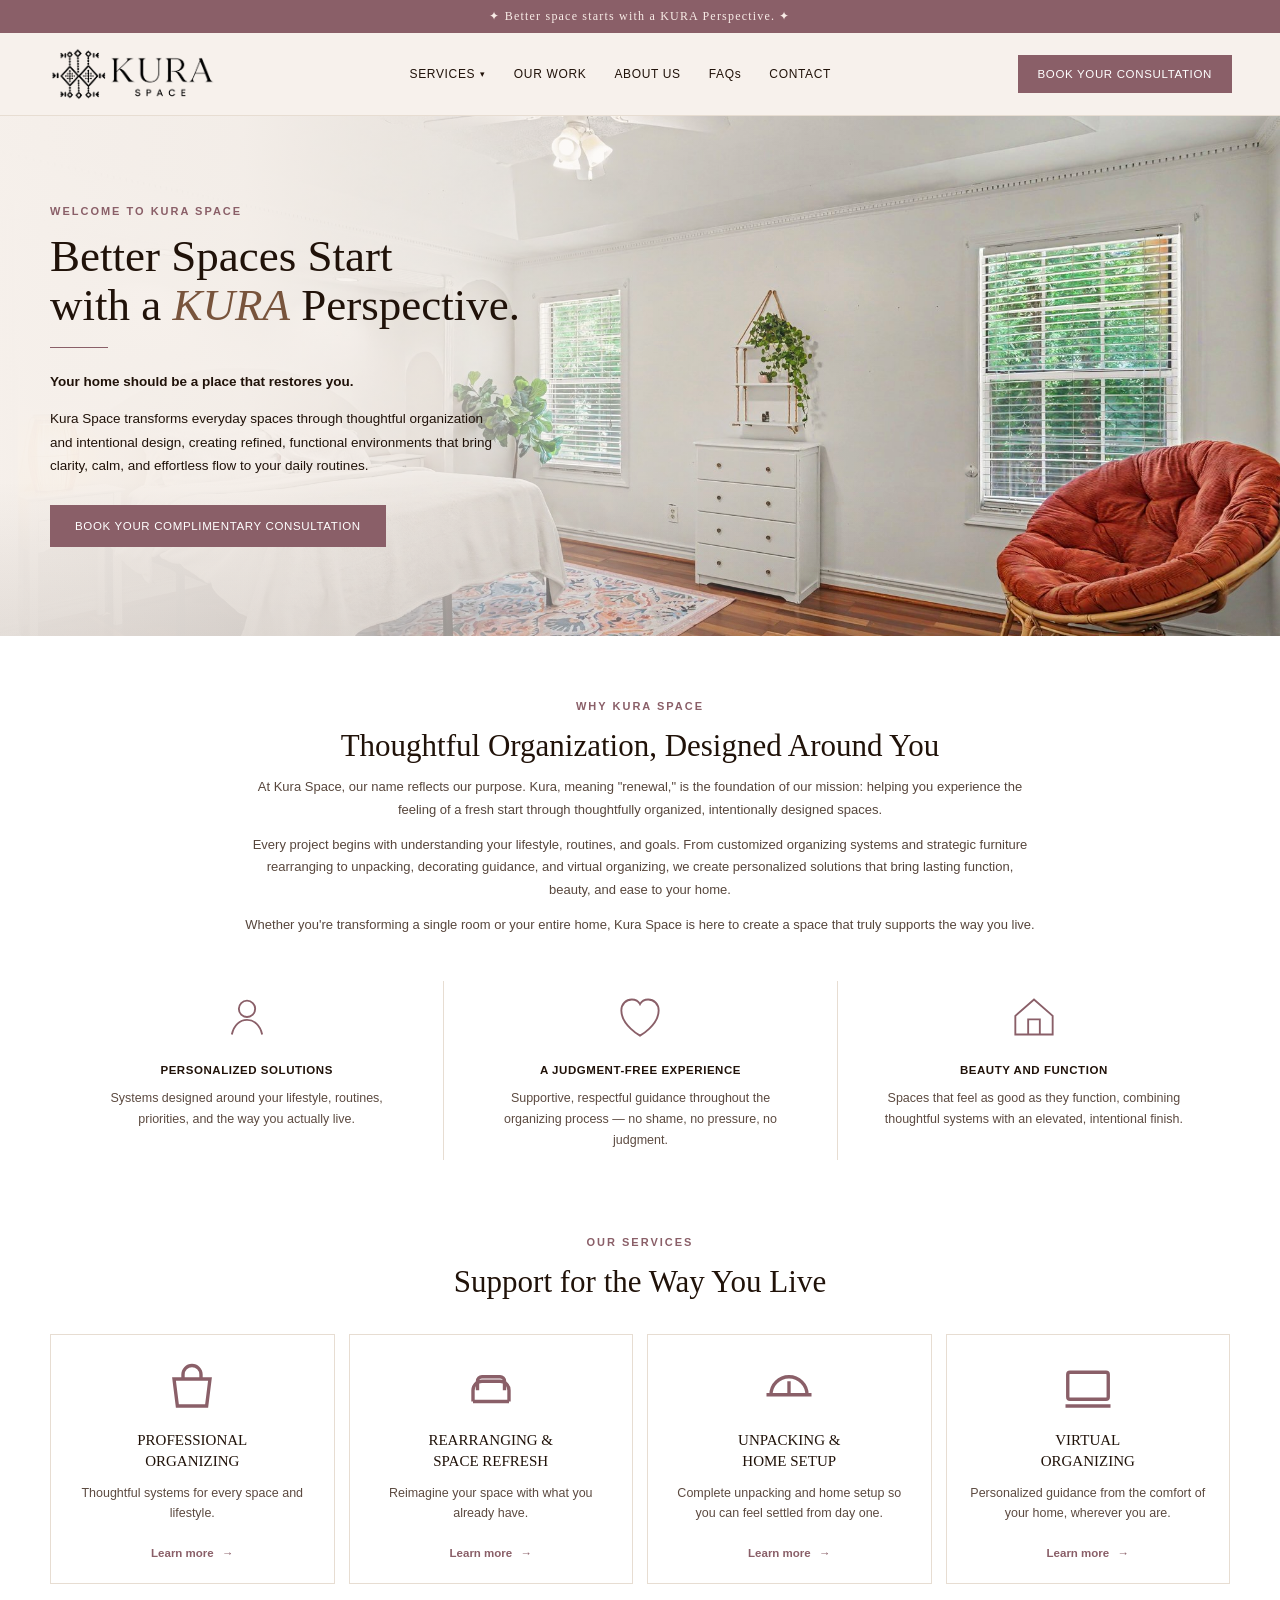
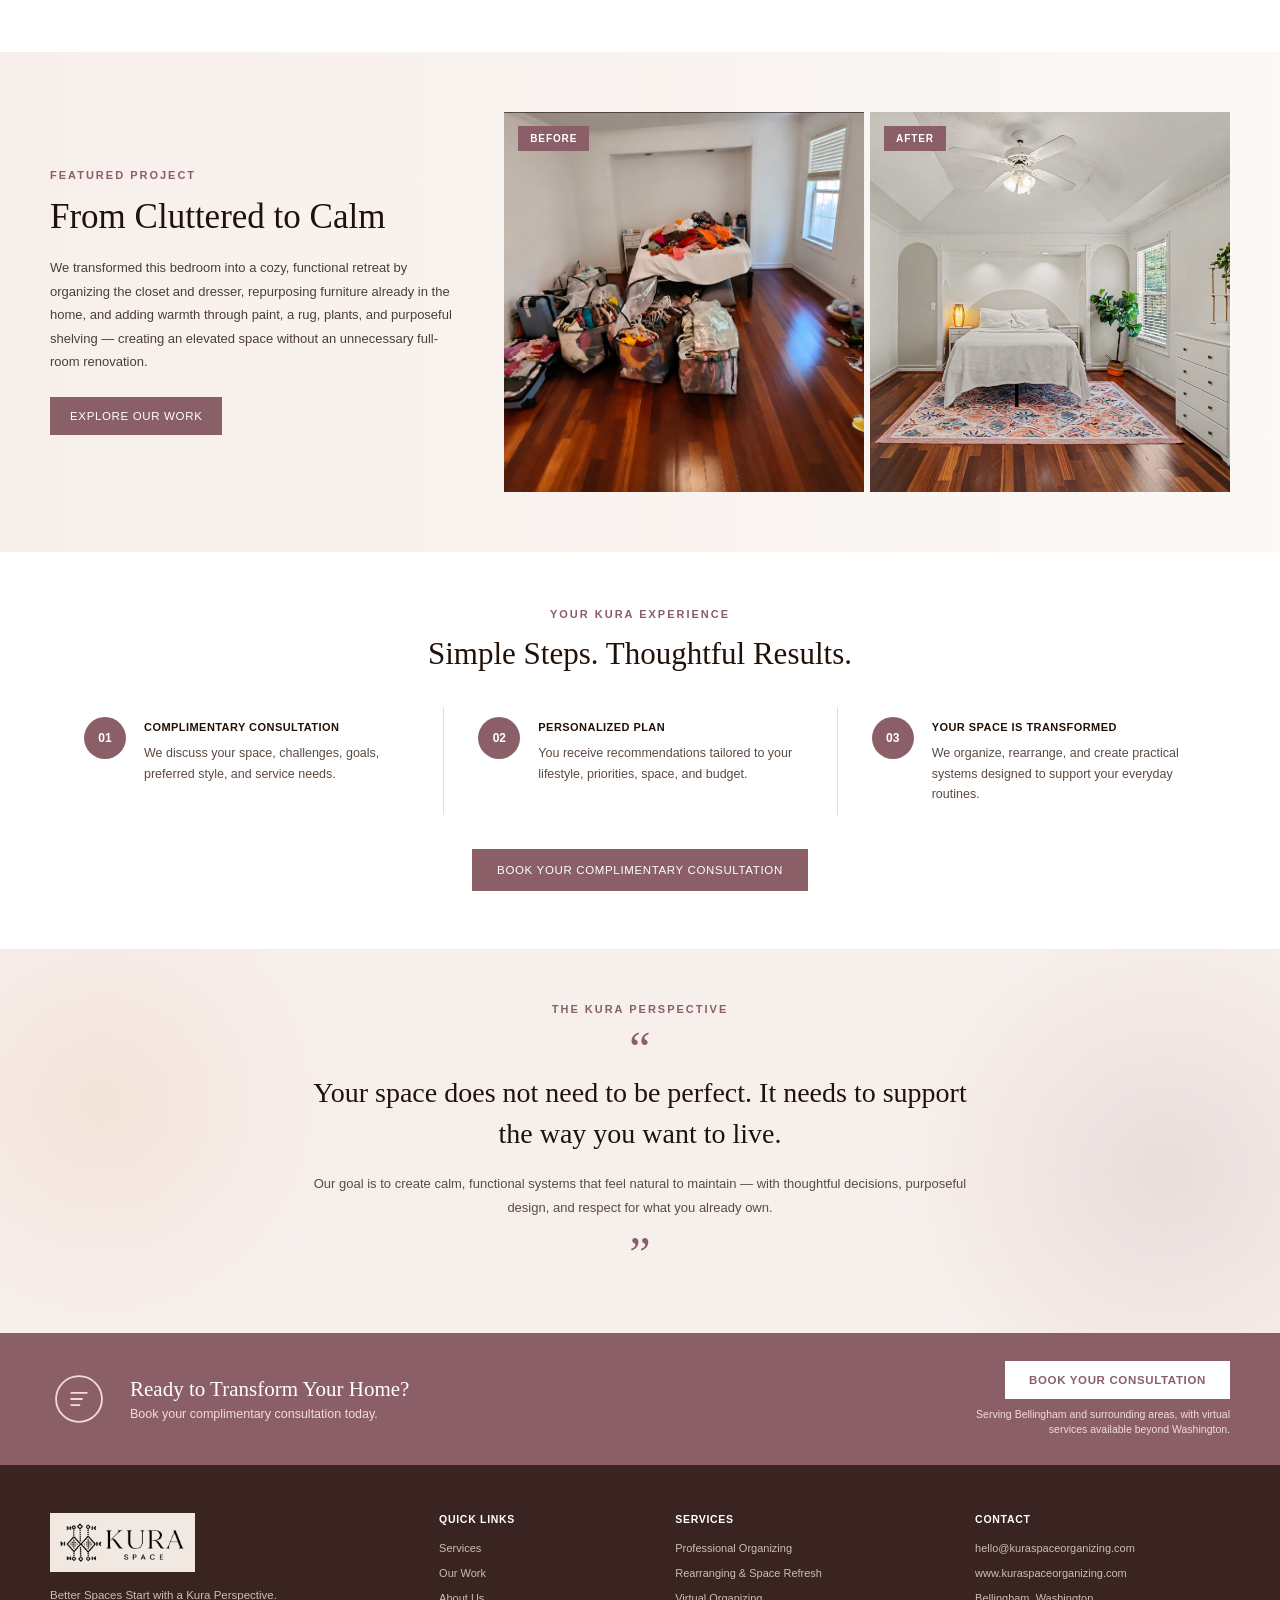
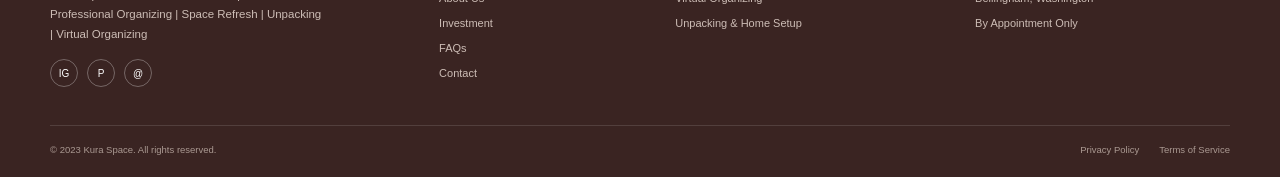
==== commit be7943d9: "vf2" ====
--- a/index.html
+++ b/index.html
@@ -27,17 +27,11 @@
           <a href="services.html#rearranging-space-refresh">Rearranging &amp; Space Refresh</a>
           <a href="services.html#unpacking-home-setup">Unpacking &amp; Home Setup</a>
           <a href="services.html#virtual-organizing">Virtual Organizing</a>
+          <a href="services.html#investment">Investment</a>
         </div>
       </div>
       <a href="our-work.html">OUR WORK</a>
       <a href="about.html">ABOUT US</a>
-      <div class="nav-dropdown">
-        <button type="button" class="nav-toggle">INVESTMENT</button>
-        <div class="dropdown-menu">
-          <a href="investment.html#rates">Rates by Service</a>
-          <a href="investment.html#estimated-times">Estimated Project Times</a>
-        </div>
-      </div>
       <a href="faq.html">FAQs</a>
       <a href="contact.html">CONTACT</a>
     </nav>
@@ -260,7 +254,7 @@
         <a href="services.html">Services</a>
         <a href="our-work.html">Our Work</a>
         <a href="about.html">About Us</a>
-        <a href="investment.html">Investment</a>
+        <a href="services.html#investment">Investment</a>
         <a href="faq.html">FAQs</a>
         <a href="contact.html">Contact</a>
       </div>
--- a/styles.css
+++ b/styles.css
@@ -1085,6 +1085,63 @@
   .day-cell{width:30px;height:30px;line-height:30px;font-size:11.5px;}
 }
 
+/* ---------- PORTFOLIO CARDS — MOBILE FIX ---------- */
+/* On phones, project photos are often portrait-oriented. object-fit:cover (set in
+   kura-supabase.css) crops the top/bottom off. Switch to "contain" on mobile so the
+   whole photo is visible, letterboxed by the card's existing background gradient. */
+@media (max-width:760px){
+  .projects-grid .project-card-media img{
+    object-fit:contain;
+  }
+}
+
+/* ---------- ADMIN PAGE ---------- */
+.admin-login{background:#fff;border:1px solid var(--line);border-radius:14px;padding:40px 36px;box-shadow:0 20px 50px rgba(32,18,9,.08);}
+.admin-login h1{font-size:24px;font-weight:400;margin-bottom:10px;}
+.admin-login p{font-family:Arial,sans-serif;font-size:13px;line-height:1.6;color:#5c4a40;margin-bottom:22px;}
+.admin-login input{width:100%;box-sizing:border-box;padding:11px 13px;margin-bottom:12px;border:1px solid var(--line);border-radius:7px;font-family:Arial,sans-serif;font-size:13.5px;color:var(--ink);}
+.admin-login input:focus{outline:none;border-color:var(--maroon);}
+
+.admin-topbar .brand{font-family:Arial,sans-serif;font-size:13px;letter-spacing:1.2px;font-weight:700;color:var(--ink);}
+
+.settings-card{max-width:520px;margin-top:20px;background:#fff;border:1px solid var(--line);border-radius:12px;padding:26px;}
+.settings-card label{display:block;font-family:Arial,sans-serif;font-size:12px;font-weight:700;color:#4a372f;margin:16px 0 6px;}
+.settings-card label:first-child{margin-top:0;}
+.settings-card select,.settings-card input,.settings-card textarea{width:100%;box-sizing:border-box;padding:10px 12px;border:1px solid var(--line);border-radius:7px;font-family:Arial,sans-serif;font-size:13px;color:var(--ink);}
+.settings-card textarea{min-height:90px;resize:vertical;}
+
+.slot-add-row{display:flex;flex-wrap:wrap;gap:10px;align-items:center;margin:18px 0 22px;}
+.slot-add-row input{padding:10px 12px;border:1px solid var(--line);border-radius:7px;font-family:Arial,sans-serif;font-size:13px;color:var(--ink);}
+
+.project-form{max-width:760px;margin-top:18px;background:#fff;border:1px solid var(--line);border-radius:12px;padding:28px;}
+.project-form label{display:block;font-family:Arial,sans-serif;font-size:12px;font-weight:700;color:#4a372f;margin:16px 0 6px;}
+.project-form label:first-of-type{margin-top:0;}
+.project-form input[type="text"],.project-form select,.project-form textarea{width:100%;box-sizing:border-box;padding:10px 12px;border:1px solid var(--line);border-radius:7px;font-family:Arial,sans-serif;font-size:13px;color:var(--ink);}
+.project-form textarea{min-height:76px;resize:vertical;}
+.row2{display:grid;grid-template-columns:1fr 1fr;gap:16px;}
+
+.image-drop-row{display:grid;grid-template-columns:repeat(5,1fr);gap:12px;margin-top:6px;}
+.image-slot{border:1px dashed var(--line);border-radius:10px;padding:12px;text-align:center;background:var(--cream2);}
+.image-slot .lbl{font-family:Arial,sans-serif;font-size:11px;letter-spacing:.5px;color:var(--accent);margin-bottom:8px;text-transform:uppercase;}
+.image-slot .preview{min-height:60px;display:flex;align-items:center;justify-content:center;font-family:Arial,sans-serif;font-size:11px;color:#a3948a;margin-bottom:8px;overflow:hidden;}
+.image-slot .preview img{max-width:100%;max-height:80px;border-radius:6px;object-fit:cover;}
+.image-slot input[type="file"]{width:100%;font-family:Arial,sans-serif;font-size:10.5px;}
+
+.checkbox-row{display:flex;align-items:center;gap:9px;margin-top:18px;font-family:Arial,sans-serif;font-size:13px;color:#4a372f;}
+.checkbox-row input{width:auto;}
+
+@media (max-width:900px){
+  .row2{grid-template-columns:1fr;}
+  .image-drop-row{grid-template-columns:repeat(2,1fr);}
+}
+@media (max-width:640px){
+  .admin-topbar{padding:14px 20px;flex-wrap:wrap;gap:10px;}
+  .admin-tabs{padding:14px 20px 0;overflow-x:auto;flex-wrap:nowrap;}
+  .admin-panel{padding:20px 20px 48px;}
+  .project-form,.settings-card{padding:20px;}
+  .image-drop-row{grid-template-columns:1fr 1fr;}
+}
+
 /* ---------- CONTACT PAGE ---------- */
 .contact-methods{display:grid;grid-template-columns:repeat(3,1fr);gap:14px;margin-top:8px;}
 .social-row.center{justify-content:center;}
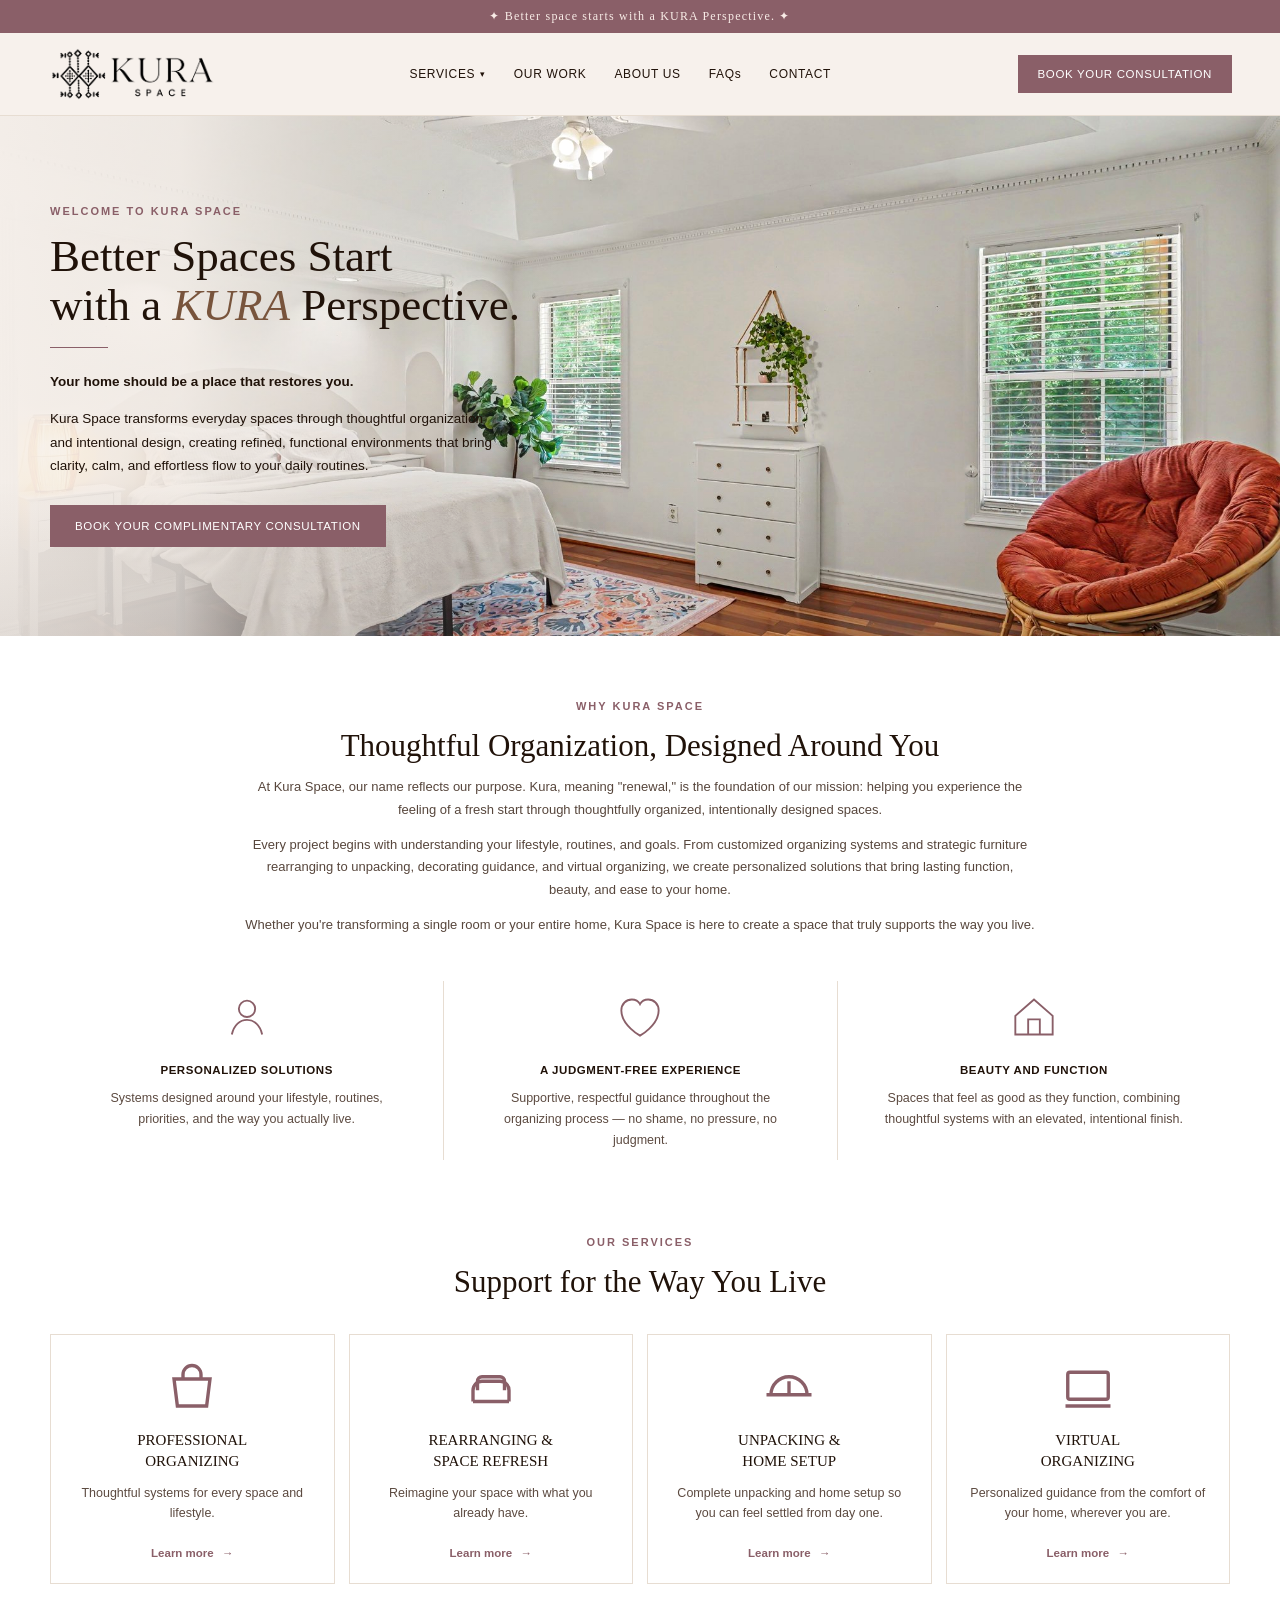
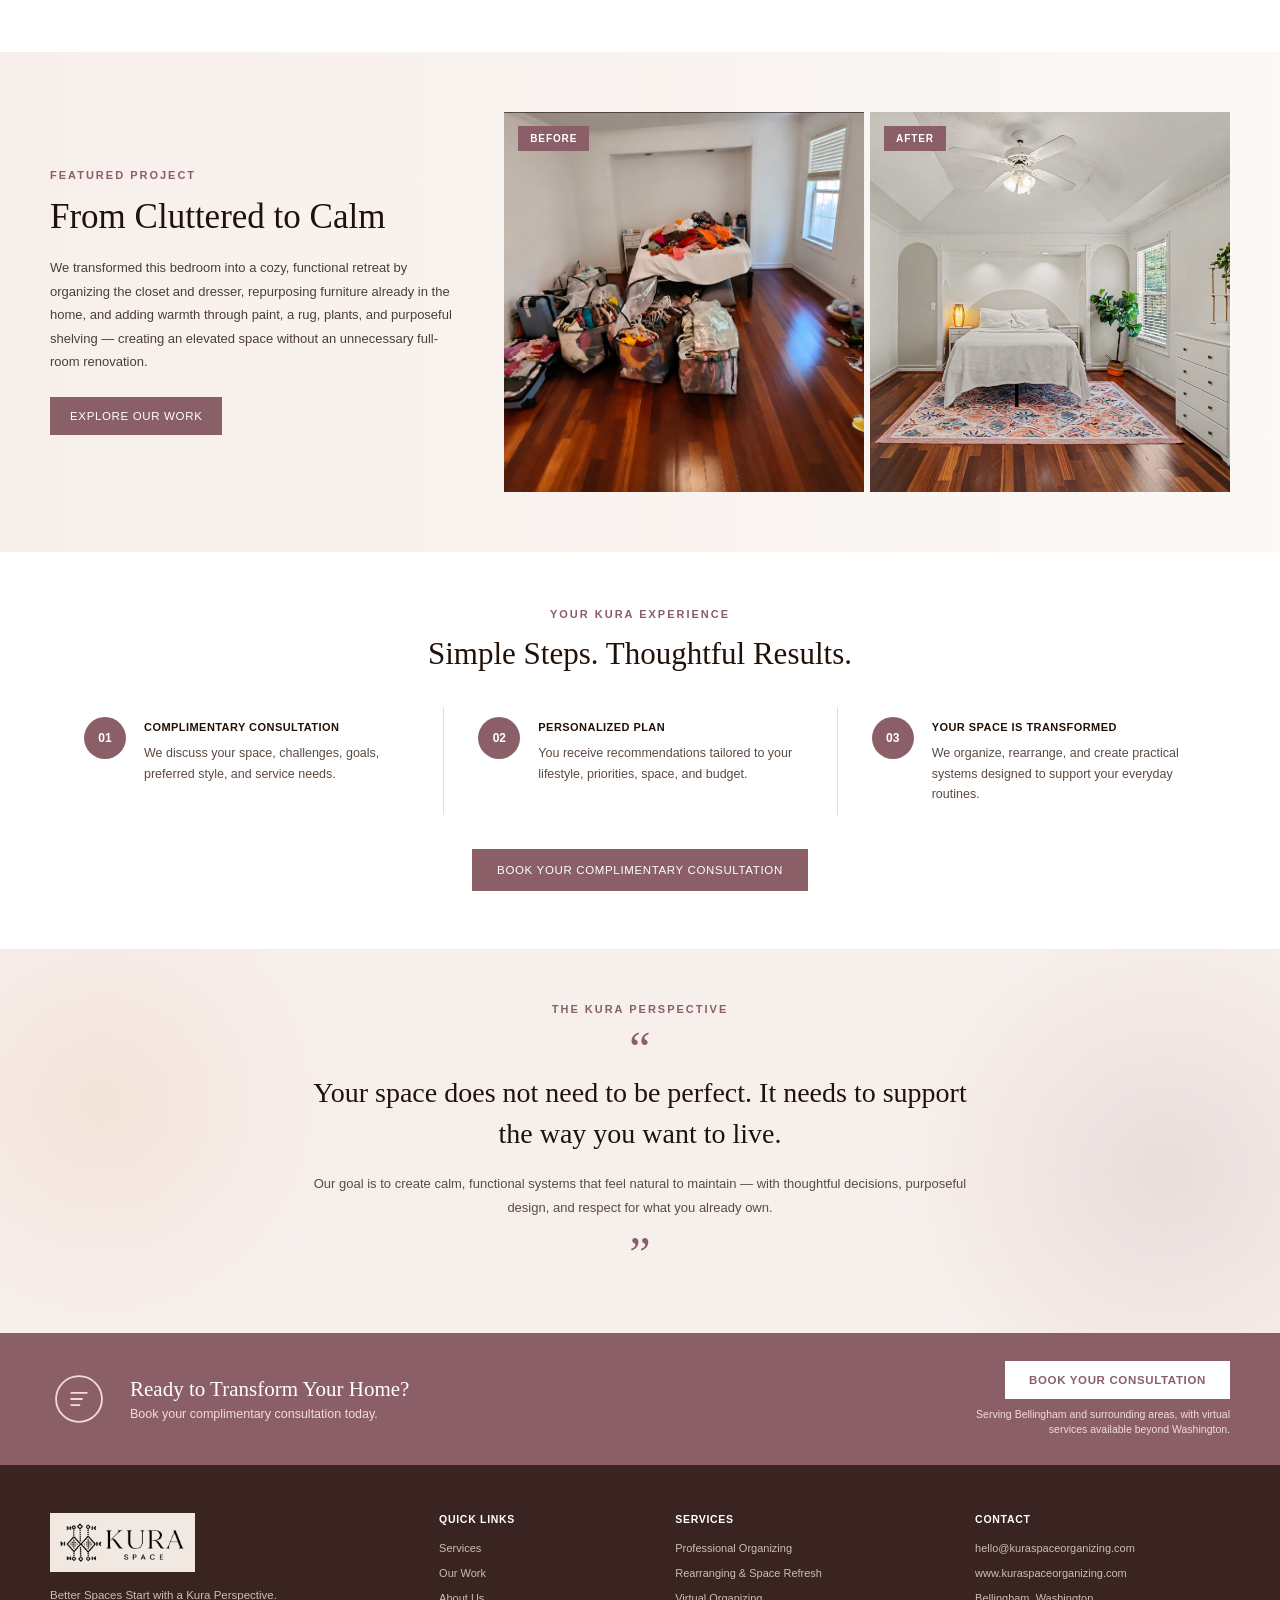
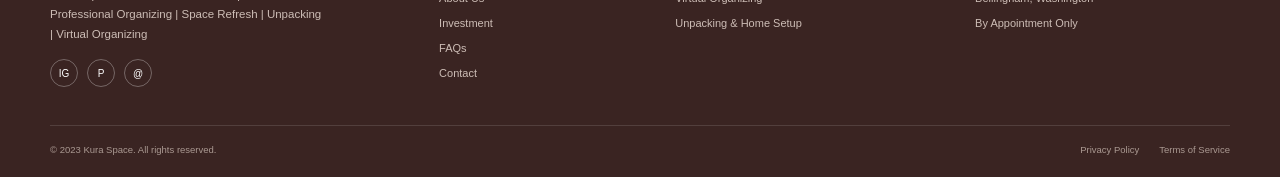
==== commit afa8d924: "Add hero fade styles to index.html Added CSS styles for hero fade effect and media query." ====
--- a/index.html
+++ b/index.html
@@ -5,6 +5,24 @@
   <meta name="viewport" content="width=device-width, initial-scale=1.0">
   <title>Kura Space — Better Spaces Start with a KURA Perspective</title>
   <link rel="stylesheet" href="styles.css">
+  <style>
+    /* Hero fade override: keep text readable but reveal much more of the photo */
+    .hero-fade{
+      background:linear-gradient(90deg,
+        rgba(247,241,236,.95) 0%,
+        rgba(247,241,236,.85) 14%,
+        rgba(247,241,236,.4) 26%,
+        rgba(247,241,236,.1) 36%,
+        rgba(247,241,236,0) 44%) !important;
+    }
+    @media (max-width:760px){
+      .hero-fade{
+        background:
+          linear-gradient(180deg,rgba(247,241,236,.95) 0%,rgba(247,241,236,.8) 20%,rgba(247,241,236,.35) 36%,rgba(247,241,236,.08) 50%,rgba(247,241,236,0) 60%),
+          linear-gradient(90deg,rgba(247,241,236,.4),rgba(247,241,236,0) 55%) !important;
+      }
+    }
+  </style>
 </head>
 <body>
 
@@ -309,4 +327,4 @@
   </script>
 
 </body>
-</html>+</html>
--- a/styles.css
+++ b/styles.css
@@ -1085,6 +1085,7 @@
   .day-cell{width:30px;height:30px;line-height:30px;font-size:11.5px;}
 }
 
+<<<<<<< HEAD
 /* ---------- PORTFOLIO CARDS — MOBILE FIX ---------- */
 /* On phones, project photos are often portrait-oriented. object-fit:cover (set in
    kura-supabase.css) crops the top/bottom off. Switch to "contain" on mobile so the
@@ -1095,6 +1096,8 @@
   }
 }
 
+=======
+>>>>>>> 190642aa830c0106a69547dde4d380fe72070cc0
 /* ---------- ADMIN PAGE ---------- */
 .admin-login{background:#fff;border:1px solid var(--line);border-radius:14px;padding:40px 36px;box-shadow:0 20px 50px rgba(32,18,9,.08);}
 .admin-login h1{font-size:24px;font-weight:400;margin-bottom:10px;}
@@ -1150,4 +1153,1063 @@
 .social-row.light a:hover{background:var(--maroon);color:#fff;}
 @media (max-width:760px){
   .contact-methods{grid-template-columns:1fr;}
-}+}
+/* ---------- HEADER ---------- */
+.site-header{
+  position:relative;
+  z-index:100;
+  display:grid;
+  grid-template-columns:auto 1fr auto;
+  align-items:center;
+  gap:28px;
+  padding:12px 48px;
+  background:#f7f1ec;
+  border-bottom:1px solid var(--line);
+}
+
+.logo{
+  display:inline-flex;
+  width:175px;
+  height:58px;
+  overflow:hidden;
+  align-items:center;
+  text-decoration:none;
+  line-height:0;
+  flex:0 0 auto;
+}
+.logo-image{
+  display:block;
+  width:100%;
+  height:100%;
+  object-fit:contain;
+  object-position:left center;
+}
+
+.main-nav{
+  display:flex;
+  align-items:center;
+  justify-content:center;
+  gap:28px;
+  font-size:12px;
+  letter-spacing:.65px;
+  font-family:Arial,sans-serif;
+}
+.main-nav > a{text-decoration:none;color:var(--ink);}
+.main-nav > a:hover{color:var(--maroon);}
+.nav-dropdown{position:relative;}
+.nav-dropdown > .nav-toggle{
+  background:none;border:none;cursor:pointer;
+  font:inherit;letter-spacing:inherit;color:var(--ink);
+  display:flex;align-items:center;gap:5px;padding:4px 0;
+}
+.nav-dropdown > .nav-toggle::after{content:"▾";font-size:9px;}
+.dropdown-menu{
+  position:absolute;
+  top:calc(100% + 14px);
+  left:50%;
+  transform:translateX(-50%) translateY(6px);
+  min-width:235px;
+  padding:8px 0;
+  background:#fff;
+  border:1px solid var(--line);
+  box-shadow:0 15px 34px rgba(32,18,9,.12);
+  opacity:0;
+  visibility:hidden;
+  transition:.18s ease;
+  z-index:90;
+}
+.nav-dropdown:hover .dropdown-menu,
+.nav-dropdown:focus-within .dropdown-menu{
+  opacity:1;
+  visibility:visible;
+  transform:translateX(-50%) translateY(0);
+}
+.dropdown-menu a{
+  display:block;
+  padding:11px 20px;
+  color:var(--ink);
+  text-decoration:none;
+  font-size:12px;
+  white-space:nowrap;
+}
+.dropdown-menu a:hover{background:var(--cream2);color:var(--maroon);}
+
+.cta-btn,
+.hero-cta,
+.outline-action,
+.final-cta-action a{
+  font-family:Arial,sans-serif;
+  font-size:11.5px;
+  letter-spacing:.65px;
+  text-decoration:none;
+}
+.cta-btn{
+  justify-self:end;
+  background:var(--maroon);
+  color:#fff;
+  padding:13px 20px;
+  white-space:nowrap;
+}
+.menu-button{
+  display:none;
+  width:44px;
+  height:44px;
+  background:transparent;
+  border:1px solid rgba(32,18,9,.12);
+  border-radius:10px;
+  padding:10px;
+  cursor:pointer;
+}
+.menu-button span{
+  display:block;
+  height:2px;
+  background:var(--ink);
+  margin:5px 0;
+  transition:.2s ease;
+}
+
+/* ---------- HERO ---------- */
+.hero{
+  position:relative;
+  min-height:520px;
+  display:flex;
+  align-items:center;
+  overflow:hidden;
+  background:var(--cream);
+}
+.hero-photo{
+  position:absolute;inset:0;width:100%;height:100%;
+  object-fit:cover;object-position:center 44%;
+  filter:saturate(1.05) contrast(1.02) brightness(1.02);
+  z-index:0;
+}
+.hero-fade{
+  position:absolute;inset:0;z-index:1;
+  background:linear-gradient(90deg,
+    rgba(247,241,236,.98) 0%,
+    rgba(247,241,236,.93) 19%,
+    rgba(247,241,236,.70) 34%,
+    rgba(247,241,236,.24) 51%,
+    rgba(247,241,236,0) 69%);
+}
+.hero-shade{
+  position:absolute;inset:0;z-index:1;
+  background:linear-gradient(0deg,rgba(20,12,6,.08),transparent 30%);
+}
+.hero-content{
+  position:relative;
+  z-index:2;
+  width:min(500px,45vw);
+  margin-left:max(48px,calc((100vw - 1180px)/2));
+  padding:60px 0;
+}
+.hero-eyebrow,
+.home-eyebrow{
+  display:block;
+  color:var(--maroon);
+  font-family:Arial,sans-serif;
+  font-size:11px;
+  letter-spacing:2px;
+  font-weight:700;
+  margin-bottom:15px;
+}
+.hero h1{
+  font-size:45px;
+  line-height:1.08;
+  font-weight:400;
+  margin-bottom:18px;
+}
+.hero h1 .accent{color:var(--accent);font-style:italic;}
+.divider{width:58px;height:1px;background:var(--maroon);margin-bottom:22px;}
+.hero p{
+  font-family:Arial,sans-serif;
+  font-size:13.5px;
+  line-height:1.75;
+  margin-bottom:13px;
+  max-width:445px;
+}
+.hero-lead{font-weight:600;}
+.hero-cta{
+  display:inline-block;
+  margin-top:14px;
+  background:var(--maroon);
+  color:#fff;
+  padding:15px 25px;
+}
+
+/* ---------- SHARED HOME SECTION ---------- */
+.section-intro{
+  max-width:790px;
+  margin:0 auto 44px;
+}
+.section-intro.centered{text-align:center;}
+.section-intro.compact{margin-bottom:34px;}
+.section-intro h2,
+.featured-copy h2,
+.brand-message h2,
+.final-cta h2{
+  font-size:31px;
+  line-height:1.2;
+  font-weight:400;
+}
+.section-intro p{
+  margin-top:12px;
+  color:#57463c;
+  font:13px/1.75 Arial,sans-serif;
+}
+
+/* ---------- WHY ---------- */
+.why-kura{
+  background:#fff;
+  padding:64px 0 58px;
+}
+.why-grid{
+  display:grid;
+  grid-template-columns:repeat(3,1fr);
+  gap:0;
+}
+.why-card{
+  text-align:center;
+  padding:8px 40px 10px;
+  border-left:1px solid var(--line);
+}
+.why-card:first-child{border-left:none;}
+.line-icon{
+  width:56px;
+  height:56px;
+  margin:0 auto 17px;
+  color:var(--maroon);
+}
+.line-icon svg{width:100%;height:100%;}
+.why-card h3{
+  margin-bottom:10px;
+  font:700 11.5px/1.45 Arial,sans-serif;
+  letter-spacing:.55px;
+}
+.why-card p{
+  color:#5c4a40;
+  font:12.5px/1.65 Arial,sans-serif;
+}
+
+/* ---------- HOME SERVICES ---------- */
+.home-services{
+  background:#fff;
+  padding:18px 0 68px;
+}
+.home-service-scroller{
+  display:grid;
+  grid-template-columns:repeat(4,1fr);
+  gap:14px;
+}
+.home-service-card{
+  min-height:250px;
+  padding:26px 22px 24px;
+  border:1px solid var(--line);
+  background:#fff;
+  display:flex;
+  flex-direction:column;
+  align-items:center;
+  text-align:center;
+  transition:transform .2s ease,box-shadow .2s ease,border-color .2s ease;
+}
+.home-service-card:hover{
+  transform:translateY(-3px);
+  border-color:#d9c3bd;
+  box-shadow:0 12px 30px rgba(89,55,48,.08);
+}
+.service-card-icon{
+  width:54px;
+  height:54px;
+  margin-bottom:15px;
+  color:var(--maroon);
+}
+.service-card-icon svg{width:100%;height:100%;}
+.home-service-card h3{
+  min-height:45px;
+  margin-bottom:9px;
+  font-size:15px;
+  line-height:1.35;
+  font-weight:400;
+}
+.home-service-card p{
+  margin-bottom:16px;
+  color:#5c4a40;
+  font:12.5px/1.55 Arial,sans-serif;
+}
+.home-service-card a{
+  margin-top:auto;
+  color:var(--maroon);
+  font:700 11.5px Arial,sans-serif;
+  text-decoration:none;
+}
+.home-service-card a span{padding-left:5px;}
+.mobile-scroll-hint{display:none;}
+
+/* ---------- FEATURED PROJECT ---------- */
+.featured-home-project{
+  padding:60px 0;
+  background:linear-gradient(90deg,#f7efec 0%,#fbf8f5 100%);
+}
+.featured-project-grid{
+  display:grid;
+  grid-template-columns:.72fr 1.28fr;
+  gap:46px;
+  align-items:center;
+}
+.featured-copy h2{font-size:35px;margin-bottom:18px;}
+.featured-copy p{
+  color:#4d3d34;
+  font:13px/1.8 Arial,sans-serif;
+  margin-bottom:24px;
+}
+.outline-action{
+  display:inline-block;
+  padding:13px 20px;
+  color:#fff;
+  background:var(--maroon);
+}
+.before-after-grid{
+  display:grid;
+  grid-template-columns:1fr 1fr;
+  gap:6px;
+}
+.before-after-card{
+  position:relative;
+  height:380px;
+  overflow:hidden;
+  background:var(--cream);
+}
+.before-after-card img{
+  width:100%;
+  height:100%;
+  object-fit:cover;
+}
+.before-after-card:first-child img{object-position:center 48%;}
+.before-after-card:last-child img{object-position:center center;}
+.before-after-card figcaption{
+  position:absolute;
+  top:14px;
+  left:14px;
+  background:var(--maroon);
+  color:#fff;
+  padding:7px 12px;
+  font:700 10px Arial,sans-serif;
+  letter-spacing:.9px;
+}
+
+/* ---------- EXPERIENCE ---------- */
+.experience-section{
+  background:#fff;
+  padding:56px 0 58px;
+}
+.experience-grid{
+  display:grid;
+  grid-template-columns:repeat(3,1fr);
+}
+.experience-step{
+  display:flex;
+  gap:18px;
+  padding:10px 34px;
+  border-left:1px solid var(--line);
+}
+.experience-step:first-child{border-left:none;}
+.step-number{
+  width:42px;
+  height:42px;
+  min-width:42px;
+  border-radius:50%;
+  background:var(--maroon);
+  color:#fff;
+  display:grid;
+  place-items:center;
+  font:700 12px Arial,sans-serif;
+}
+.experience-step h3{
+  margin:3px 0 8px;
+  font:700 11px/1.4 Arial,sans-serif;
+  letter-spacing:.45px;
+}
+.experience-step p{
+  color:#5c4a40;
+  font:12.5px/1.65 Arial,sans-serif;
+}
+.experience-cta-wrap{text-align:center;margin-top:34px;}
+.experience-cta{margin-top:0;}
+
+/* ---------- BRAND MESSAGE ---------- */
+.brand-message{
+  position:relative;
+  overflow:hidden;
+  padding:54px 24px;
+  background:
+    radial-gradient(circle at 8% 40%,rgba(226,169,127,.16),transparent 20%),
+    radial-gradient(circle at 91% 58%,rgba(138,95,104,.12),transparent 22%),
+    #f7efec;
+}
+.brand-message-inner{
+  max-width:760px;
+  margin:0 auto;
+  text-align:center;
+}
+.brand-message h2{
+  max-width:690px;
+  margin:0 auto;
+  font-size:28px;
+  line-height:1.45;
+}
+.brand-message p{
+  max-width:690px;
+  margin:18px auto 0;
+  color:#5c4a40;
+  font:13px/1.8 Arial,sans-serif;
+}
+.brand-quote-mark{
+  color:var(--maroon);
+  font-size:48px;
+  line-height:.8;
+  margin:2px 0 5px;
+}
+.brand-quote-mark.closing{margin-top:16px;}
+
+/* ---------- FINAL CTA ---------- */
+.final-cta{
+  padding:28px 0;
+  color:#fff;
+  background:var(--maroon);
+}
+.final-cta-inner{
+  display:grid;
+  grid-template-columns:auto 1fr auto;
+  align-items:center;
+  gap:22px;
+}
+.final-cta-icon{
+  width:58px;
+  height:58px;
+  color:#f3ddd4;
+}
+.final-cta-icon svg{width:100%;height:100%;}
+.final-cta-copy h2{
+  color:#fff;
+  font-size:21px;
+  margin-bottom:5px;
+}
+.final-cta-copy p{
+  color:#f3ddd4;
+  font:12.5px Arial,sans-serif;
+}
+.final-cta-action{
+  display:flex;
+  flex-direction:column;
+  align-items:flex-end;
+  gap:8px;
+}
+.final-cta-action a{
+  padding:13px 24px;
+  background:#fff;
+  color:var(--maroon);
+  font-weight:700;
+}
+.final-cta-action span{
+  max-width:280px;
+  color:#f2ddd5;
+  text-align:right;
+  font:10.5px/1.45 Arial,sans-serif;
+}
+
+/* ---------- FOOTER ---------- */
+.site-footer{
+  background:#3a2422;
+  color:#e9d9d1;
+  padding:48px 48px 22px;
+  font-family:Arial,sans-serif;
+}
+.footer-grid{
+  width:min(1180px,100%);
+  margin:0 auto;
+  display:grid;
+  grid-template-columns:1.35fr .75fr 1fr 1fr;
+  gap:45px;
+}
+.footer-logo-link{
+  display:block;
+  width:145px;
+  padding:7px;
+  background:#f2e8e2;
+  margin-bottom:14px;
+}
+.footer-logo{
+  width:100%;
+  height:auto;
+  display:block;
+}
+.footer-brand p{
+  max-width:275px;
+  color:#cdbdb6;
+  font-size:11.5px;
+  line-height:1.7;
+}
+.social-row{display:flex;gap:9px;margin-top:15px;}
+.social-row a{
+  width:28px;
+  height:28px;
+  border:1px solid rgba(255,255,255,.3);
+  border-radius:50%;
+  display:grid;
+  place-items:center;
+  text-decoration:none;
+  color:#fff;
+  font-size:10px;
+}
+.footer-column{
+  display:flex;
+  flex-direction:column;
+  gap:8px;
+}
+.footer-column h3{
+  margin-bottom:7px;
+  color:#fff;
+  font-size:10.5px;
+  letter-spacing:.7px;
+}
+.footer-column a,
+.footer-column span{
+  color:#cdbdb6;
+  text-decoration:none;
+  font-size:11px;
+  line-height:1.55;
+}
+.footer-column a:hover{color:#fff;}
+.footer-bottom{
+  width:min(1180px,100%);
+  margin:38px auto 0;
+  padding-top:18px;
+  border-top:1px solid rgba(255,255,255,.12);
+  display:flex;
+  justify-content:space-between;
+  gap:20px;
+  color:#aa9992;
+  font-size:9.5px;
+}
+.footer-bottom div{display:flex;gap:20px;}
+.footer-bottom a{color:#aa9992;text-decoration:none;}
+
+.mobile-booking-bar{display:none;}
+
+/* ---------- EXISTING SHARED / SUBPAGE STYLES ---------- */
+.page-header{position:relative;overflow:hidden;padding:80px 0 56px;background:linear-gradient(100deg,var(--dark0) 0%,var(--maroon) 100%);color:#f6ede6;}
+.page-header .wrap{position:relative;z-index:2;}
+.page-header .eyebrow{color:var(--peach);}
+.page-header h1{font-size:46px;font-weight:400;}
+.page-header p{font-family:Arial,sans-serif;font-size:15px;line-height:1.7;color:#e7d9d0;max-width:620px;margin-top:14px;}
+section:not(.home-section){padding:88px 0;}
+.eyebrow{font-family:Arial,sans-serif;font-size:12.5px;letter-spacing:3px;color:var(--accent);font-weight:bold;margin-bottom:16px;}
+h2{font-weight:400;}
+.lede{font-family:Arial,sans-serif;font-size:15px;line-height:1.8;color:#4a372f;max-width:720px;}
+.about{background:var(--cream2);}
+.about .grid{display:grid;grid-template-columns:1.1fr .9fr;gap:64px;align-items:start;}
+.about ul{font-family:Arial,sans-serif;font-size:14.5px;line-height:2;margin-top:10px;}
+.why-box{background:var(--cream);padding:36px;border-left:3px solid var(--maroon);}
+.why-box h3{font-size:20px;font-weight:400;margin-bottom:16px;}
+.why-box ul{font-family:Arial,sans-serif;font-size:14px;line-height:1.9;list-style:none;}
+.why-box li{padding-left:20px;position:relative;margin-bottom:6px;}
+.why-box li::before{content:"—";position:absolute;left:0;color:var(--maroon);}
+.founder-box{margin-top:56px;padding-top:56px;border-top:1px solid var(--line);}
+.founder-box .grid{grid-template-columns:.8fr 1.2fr;}
+.services{background:var(--maroon);color:#f3e6df;}
+.services .eyebrow{color:var(--peach);}
+.services h2{color:#fff;}
+.card-grid{display:grid;grid-template-columns:repeat(4,1fr);gap:1px;background:rgba(255,255,255,.15);margin-top:40px;}
+.s-card{background:var(--maroon);padding:34px 26px;}
+.s-card h3{font-family:Arial,sans-serif;font-size:15px;letter-spacing:.5px;margin-bottom:10px;color:#fff;}
+.s-card .price{font-family:Arial,sans-serif;font-size:13px;color:var(--peach);font-weight:bold;margin-bottom:14px;}
+.s-card p{font-family:Arial,sans-serif;font-size:13px;line-height:1.7;color:#e6d6cd;margin-bottom:14px;}
+.s-card a{font-family:Arial,sans-serif;font-size:12px;letter-spacing:1px;color:var(--peach);text-decoration:underline;}
+.service-detail{border-top:1px solid var(--line);padding:64px 0;}
+.service-detail:first-of-type{border-top:none;}
+.service-detail .grid{display:grid;grid-template-columns:1fr 1fr 1fr;gap:48px;}
+.service-detail h3{font-size:26px;font-weight:400;margin-bottom:6px;}
+.service-detail .rate{font-family:Arial,sans-serif;font-size:13px;color:var(--accent);font-weight:bold;letter-spacing:.5px;margin-bottom:16px;}
+.service-detail h4{font-family:Arial,sans-serif;font-size:12px;letter-spacing:1.5px;text-transform:uppercase;color:var(--accent);margin-bottom:12px;}
+.service-detail ul{font-family:Arial,sans-serif;font-size:13.5px;line-height:1.9;list-style:none;margin-bottom:10px;}
+.service-detail li{padding-left:16px;position:relative;}
+.service-detail li::before{content:"—";position:absolute;left:0;color:var(--maroon);}
+.time-table{width:100%;font-family:Arial,sans-serif;font-size:13px;border-collapse:collapse;}
+.time-table td{padding:6px 0;border-bottom:1px dashed var(--line);}
+.time-table td:last-child{text-align:right;color:var(--accent);}
+.investment{background:var(--cream2);}
+.price-table{width:100%;border-collapse:collapse;margin-top:30px;font-family:Arial,sans-serif;}
+.price-table th,.price-table td{text-align:left;padding:16px 14px;border-bottom:1px solid var(--line);font-size:14px;}
+.price-table th{font-size:12px;letter-spacing:1px;color:var(--accent);text-transform:uppercase;}
+.price-note{font-family:Arial,sans-serif;font-size:13px;color:#6b5a4f;margin-top:20px;line-height:1.7;}
+.faq{background:var(--cream);}
+.faq-item{border-bottom:1px solid var(--maroon);padding:22px 0;}
+.faq-item summary{cursor:pointer;font-size:17px;list-style:none;display:flex;justify-content:space-between;align-items:center;gap:16px;}
+.faq-item summary::-webkit-details-marker{display:none;}
+.faq-item summary::after{content:"+";font-size:22px;color:var(--maroon);font-family:Arial,sans-serif;}
+.faq-item[open] summary::after{content:"–";}
+.faq-item p{font-family:Arial,sans-serif;font-size:14px;line-height:1.8;color:var(--maroon);margin-top:14px;max-width:640px;}
+.portfolio-grid{display:grid;grid-template-columns:repeat(3,1fr);gap:20px;margin-top:20px;}
+.portfolio-card{aspect-ratio:4/3;background:linear-gradient(135deg,var(--cream),#cbb9ae);display:flex;align-items:center;justify-content:center;font-family:Arial,sans-serif;font-size:12px;letter-spacing:1px;color:var(--accent);text-transform:uppercase;}
+.contact{background:var(--maroon);color:#f3e6df;text-align:center;}
+.contact h2{color:#fff;}
+.contact .lede{color:#e7d9d0;margin:0 auto 30px;}
+.contact-links{display:flex;gap:36px;justify-content:center;font-family:Arial,sans-serif;font-size:14px;margin-top:30px;flex-wrap:wrap;}
+.contact-links a{color:var(--peach);text-decoration:none;}
+
+/* Booking / Admin / Portfolio utility styles retained */
+.booking-hero{display:grid;grid-template-columns:1fr 1fr;align-items:center;gap:0;background:var(--cream2);min-height:280px;overflow:hidden;}
+.booking-hero .img{height:100%;min-height:280px;background-image:url('bckgrd1.jpeg');background-size:cover;background-position:center 60%;}
+.booking-hero .txt{padding:40px 56px;}
+.booking-hero h1{font-size:42px;font-weight:400;margin-bottom:10px;}
+.booking-hero p{font-family:Arial,sans-serif;font-size:15px;color:#4a372f;line-height:1.6;}
+.booking-wrap{max-width:1180px;margin:0 auto;padding:48px 48px 90px;}
+.avail-banner{background:var(--cream2);border:1px solid var(--line);border-radius:14px;padding:32px;display:grid;grid-template-columns:1fr auto 1fr;gap:28px;align-items:center;margin-bottom:56px;}
+.avail-banner .divider-v{width:1px;align-self:stretch;background:var(--line);}
+.avail-left{display:flex;gap:18px;}
+.avail-icon{width:52px;height:52px;min-width:52px;border-radius:50%;background:var(--maroon);color:#fff;display:flex;align-items:center;justify-content:center;}
+.avail-left h3{font-family:Arial,sans-serif;font-size:14px;letter-spacing:.5px;margin-bottom:8px;color:var(--ink);}
+.avail-left p{font-family:Arial,sans-serif;font-size:14px;line-height:1.7;color:#4a372f;margin-bottom:8px;}
+.avail-right{display:flex;gap:16px;align-items:flex-start;}
+.btn-solid{display:inline-block;background:var(--maroon);color:#fff;border:none;cursor:pointer;padding:12px 22px;font-family:Arial,sans-serif;font-size:13px;border-radius:6px;text-decoration:none;text-align:center;}
+.btn-outline{display:inline-block;background:#fff;color:var(--maroon);border:1px solid var(--maroon);cursor:pointer;padding:12px 22px;font-family:Arial,sans-serif;font-size:13px;border-radius:6px;text-decoration:none;text-align:center;}
+.section-heading{text-align:center;font-size:32px;font-weight:400;margin-bottom:32px;position:relative;}
+.choose-service-grid{display:grid;grid-template-columns:1fr 1fr;gap:28px;margin-bottom:64px;}
+.svc-choice-card{background:var(--cream2);border:1px solid var(--line);border-radius:14px;padding:32px;display:flex;flex-direction:column;}
+.svc-choice-card .head{display:flex;gap:16px;align-items:flex-start;margin-bottom:16px;}
+.svc-choice-card .head .icon{width:52px;height:52px;min-width:52px;border-radius:50%;background:var(--maroon);color:#fff;display:flex;align-items:center;justify-content:center;}
+.svc-choice-card h3{font-size:21px;font-weight:400;}
+.svc-choice-card p,.svc-choice-card ul{font-family:Arial,sans-serif;font-size:13.5px;line-height:1.7;color:#4a372f;margin-bottom:18px;}
+.svc-choice-card ul{list-style:none;line-height:2;}
+.svc-choice-card li::before{content:"✓ ";color:var(--maroon);font-weight:bold;}
+.avail-grid{display:grid;grid-template-columns:1fr 1fr;gap:28px;}
+.avail-panel{border:1px solid var(--line);border-radius:14px;padding:24px;background:#fff;}
+.booking-form input,.booking-form textarea{width:100%;box-sizing:border-box;padding:10px 12px;border:1px solid var(--line);border-radius:6px;font-family:Arial,sans-serif;font-size:13px;}
+.admin-login{max-width:360px;margin:100px auto;text-align:center;}
+.admin-shell{display:none;}
+.admin-shell.show{display:block;}
+.admin-login.hide{display:none;}
+.admin-topbar{display:flex;align-items:center;justify-content:space-between;padding:18px 48px;background:var(--cream);border-bottom:1px solid var(--line);}
+.admin-tabs{display:flex;gap:10px;padding:20px 48px 0;}
+.admin-tab{padding:10px 18px;font-family:Arial,sans-serif;font-size:13px;cursor:pointer;border-radius:999px;background:var(--cream2);color:var(--ink);border:1px solid var(--line);}
+.admin-tab.active{background:var(--maroon);color:#fff;border-color:var(--maroon);}
+.admin-panel{padding:24px 48px 64px;display:none;}
+.admin-panel.active{display:block;}
+.admin-table{width:100%;border-collapse:collapse;font-family:Arial,sans-serif;font-size:13px;margin-top:14px;}
+.admin-table th,.admin-table td{padding:10px 12px;border-bottom:1px solid var(--line);text-align:left;}
+.portfolio-filters{display:flex;gap:10px;flex-wrap:wrap;padding:28px 48px;background:var(--cream);border-bottom:1px solid var(--line);}
+.filter-tab{padding:11px 20px;border-radius:999px;border:1px solid var(--line);background:#fff;font-family:Arial,sans-serif;font-size:12.5px;color:var(--ink);cursor:pointer;white-space:nowrap;}
+.filter-tab.active{background:var(--maroon);color:#fff;border-color:var(--maroon);}
+.projects-section{padding:56px 48px 20px;max-width:1180px;margin:0 auto;}
+.projects-grid{display:grid;grid-template-columns:repeat(3,1fr);gap:26px;}
+.project-card{background:#fff;border:1px solid var(--line);border-radius:4px;overflow:hidden;display:flex;flex-direction:column;text-decoration:none;color:var(--ink);}
+
+/* ---------- TABLET ---------- */
+@media (max-width:1050px){
+  .site-header{
+    grid-template-columns:auto 1fr auto;
+    padding:11px 24px;
+    gap:18px;
+  }
+  .logo{width:150px;height:52px;}
+  .main-nav{gap:18px;font-size:10.5px;}
+  .cta-btn{padding:12px 15px;font-size:10px;}
+  .home-container{width:min(100% - 48px,1180px);}
+  .featured-project-grid{grid-template-columns:1fr;gap:32px;}
+  .before-after-card{height:430px;}
+}
+
+/* ---------- MOBILE ---------- */
+@media (max-width:760px){
+  body{padding-bottom:62px;}
+  .eyebrow-bar{
+    font-size:9px;
+    letter-spacing:.65px;
+    padding:7px 12px;
+  }
+  .site-header{
+    display:grid;
+    grid-template-columns:1fr auto;
+    padding:8px 16px;
+    background:#f8f4f0;
+    gap:8px 12px;
+  }
+  .logo{
+    width:122px;
+    height:46px;
+  }
+  .menu-button{
+    display:block;
+    justify-self:end;
+  }
+  .header-cta{display:none;}
+  .main-nav{
+    grid-column:1/-1;
+    display:none;
+    flex-direction:column;
+    align-items:stretch;
+    justify-content:flex-start;
+    gap:0;
+    width:100%;
+    padding:8px 0 12px;
+    border-top:1px solid var(--line);
+  }
+  .site-header.mobile-open .main-nav{display:flex;}
+  .main-nav > a,
+  .nav-dropdown > .nav-toggle{
+    width:100%;
+    padding:12px 2px;
+    border-bottom:1px solid rgba(128,79,75,.08);
+    font-size:12px;
+    text-align:left;
+  }
+  .nav-dropdown > .nav-toggle{justify-content:space-between;}
+  .dropdown-menu{
+    position:static;
+    transform:none!important;
+    min-width:0;
+    box-shadow:none;
+    opacity:1;
+    visibility:visible;
+    display:none;
+    border:0;
+    border-left:2px solid var(--maroon);
+    margin:0 0 8px 8px;
+    padding:0;
+  }
+  .nav-dropdown:focus-within .dropdown-menu,
+  .nav-dropdown:hover .dropdown-menu{display:block;}
+  .dropdown-menu a{font-size:11px;padding:9px 14px;}
+
+  .hero{
+    min-height:610px;
+    align-items:flex-start;
+  }
+  .hero-photo{
+    object-position:63% center;
+  }
+  .hero-fade{
+    background:
+      linear-gradient(180deg,rgba(247,241,236,.97) 0%,rgba(247,241,236,.90) 38%,rgba(247,241,236,.35) 63%,rgba(247,241,236,.06) 82%),
+      linear-gradient(90deg,rgba(247,241,236,.75),rgba(247,241,236,0));
+  }
+  .hero-content{
+    width:auto;
+    max-width:340px;
+    margin:0;
+    padding:48px 22px 30px;
+  }
+  .hero h1{
+    font-size:38px;
+    line-height:1.06;
+  }
+  .hero p{
+    font-size:12.5px;
+    line-height:1.65;
+  }
+  .hero-cta{
+    max-width:280px;
+    padding:14px 18px;
+    font-size:10px;
+  }
+
+  .home-container{width:calc(100% - 36px);}
+  .why-kura{padding:48px 0 42px;}
+  .section-intro{margin-bottom:30px;}
+  .section-intro h2,
+  .featured-copy h2,
+  .brand-message h2{font-size:27px;}
+  .section-intro p{font-size:12.5px;}
+  .why-grid{
+    grid-template-columns:1fr;
+    gap:26px;
+  }
+  .why-card{
+    border-left:0;
+    border-top:1px solid var(--line);
+    padding:24px 12px 0;
+  }
+  .why-card:first-child{
+    border-top:0;
+    padding-top:0;
+  }
+
+  .home-services{
+    padding:12px 0 50px;
+    overflow:hidden;
+  }
+  .home-service-scroller{
+    display:flex;
+    gap:12px;
+    overflow-x:auto;
+    scroll-snap-type:x mandatory;
+    padding:2px 2px 14px;
+    scrollbar-width:none;
+    -webkit-overflow-scrolling:touch;
+  }
+  .home-service-scroller::-webkit-scrollbar{display:none;}
+  .home-service-card{
+    flex:0 0 78%;
+    min-height:245px;
+    scroll-snap-align:start;
+    border-radius:12px;
+    box-shadow:0 8px 22px rgba(85,52,46,.05);
+  }
+  .mobile-scroll-hint{
+    display:block;
+    margin-top:7px;
+    text-align:right;
+    color:#8e7468;
+    font:10px Arial,sans-serif;
+  }
+
+  .featured-home-project{padding:46px 0;}
+  .featured-project-grid{grid-template-columns:1fr;gap:28px;}
+  .featured-copy h2{font-size:32px;}
+  .before-after-grid{
+    display:flex;
+    overflow-x:auto;
+    scroll-snap-type:x mandatory;
+    gap:10px;
+    padding-bottom:8px;
+    scrollbar-width:none;
+  }
+  .before-after-grid::-webkit-scrollbar{display:none;}
+  .before-after-card{
+    flex:0 0 90%;
+    height:390px;
+    scroll-snap-align:center;
+    border-radius:10px;
+  }
+
+  .experience-section{padding:44px 0;}
+  .experience-grid{
+    grid-template-columns:1fr;
+    gap:0;
+  }
+  .experience-step{
+    border-left:0;
+    border-top:1px solid var(--line);
+    padding:22px 0;
+  }
+  .experience-step:first-child{border-top:0;}
+  .experience-cta-wrap{margin-top:22px;}
+
+  .brand-message{
+    padding:48px 20px;
+  }
+  .brand-message h2{
+    font-size:24px;
+    line-height:1.4;
+  }
+
+  .final-cta{
+    padding:24px 0 27px;
+  }
+  .final-cta-inner{
+    grid-template-columns:auto 1fr;
+    gap:14px;
+  }
+  .final-cta-icon{width:46px;height:46px;}
+  .final-cta-copy h2{font-size:18px;}
+  .final-cta-action{
+    grid-column:1/-1;
+    align-items:stretch;
+  }
+  .final-cta-action a{text-align:center;}
+  .final-cta-action span{text-align:center;max-width:none;}
+
+  .site-footer{
+    padding:38px 22px 26px;
+  }
+  .footer-grid{
+    grid-template-columns:1fr 1fr;
+    gap:32px 22px;
+  }
+  .footer-brand{grid-column:1/-1;}
+  .footer-brand p{max-width:320px;}
+  .footer-contact{grid-column:1/-1;}
+  .footer-bottom{
+    flex-direction:column;
+    gap:12px;
+    margin-top:28px;
+  }
+
+  .mobile-booking-bar{
+    display:block;
+    position:fixed;
+    z-index:120;
+    left:0;
+    right:0;
+    bottom:0;
+    padding:17px 18px;
+    background:var(--maroon-deep);
+    color:#fff;
+    text-align:center;
+    text-decoration:none;
+    font:700 11px Arial,sans-serif;
+    letter-spacing:.6px;
+    box-shadow:0 -6px 20px rgba(49,29,27,.18);
+  }
+
+  .wrap{padding:0 20px;}
+  .page-header h1{font-size:34px;}
+  .about .grid,.founder-box .grid,.service-detail .grid{grid-template-columns:1fr;}
+  .card-grid{grid-template-columns:1fr 1fr;}
+  .portfolio-grid{grid-template-columns:1fr;}
+  .booking-hero{grid-template-columns:1fr;}
+  .booking-hero .img{min-height:180px;}
+  .avail-banner{grid-template-columns:1fr;}
+  .avail-banner .divider-v{display:none;}
+  .choose-service-grid,.avail-grid{grid-template-columns:1fr;}
+  .booking-wrap{padding:32px 20px 60px;}
+  .projects-grid{grid-template-columns:1fr;}
+  .portfolio-filters,.projects-section{padding-left:20px;padding-right:20px;}
+}
+
+@media (max-width:420px){
+  .hero h1{font-size:34px;}
+  .home-service-card{flex-basis:84%;}
+  .before-after-card{flex-basis:94%;height:340px;}
+  .footer-grid{grid-template-columns:1fr;}
+  .footer-column,.footer-contact{grid-column:auto;}
+}
+
+/* ---------- SERVICES PAGE (sketch layout) ---------- */
+.sv-estimates-wrap{padding:56px 0 0;background:var(--cream2);}
+.sv-estimates-card{background:#fff;border:1px solid var(--line);border-radius:16px;padding:34px 38px;}
+.sv-estimates-head{display:flex;gap:20px;align-items:flex-start;margin-bottom:28px;}
+.sv-estimates-icon{width:52px;height:52px;min-width:52px;border-radius:50%;background:var(--cream2);color:var(--maroon);display:flex;align-items:center;justify-content:center;}
+.sv-estimates-icon svg{width:26px;height:26px;}
+.sv-estimates-head h3{font-size:19px;font-weight:400;margin-bottom:8px;}
+.sv-estimates-head p{font-family:Arial,sans-serif;font-size:13.5px;line-height:1.7;color:#5c4a40;max-width:740px;}
+.sv-factors-grid{display:grid;grid-template-columns:repeat(7,1fr);gap:18px;margin-bottom:28px;}
+.sv-factor{text-align:center;}
+.sv-factor-icon{width:44px;height:44px;margin:0 auto 10px;color:var(--maroon);}
+.sv-factor-icon svg{width:100%;height:100%;}
+.sv-factor span{display:block;font-family:Arial,sans-serif;font-size:11.5px;line-height:1.4;color:#4a372f;}
+.sv-estimates-divider{height:1px;background:var(--line);margin-bottom:22px;}
+.sv-estimates-note{display:flex;gap:12px;align-items:flex-start;}
+.sv-estimates-note .sv-check{width:20px;height:20px;min-width:20px;color:var(--maroon);margin-top:2px;}
+.sv-estimates-note p{font-family:Arial,sans-serif;font-size:13px;line-height:1.7;color:#4a372f;}
+
+.sv-services-wrap{padding:44px 0 0;background:var(--cream2);}
+.sv-card{border:1px solid var(--line);border-radius:16px;overflow:hidden;margin-bottom:32px;background:#fff;}
+.sv-card-head{background:var(--maroon);color:#fff;padding:22px 32px;display:flex;align-items:center;justify-content:space-between;gap:20px;flex-wrap:wrap;}
+.sv-card-head-left{display:flex;align-items:center;gap:16px;}
+.sv-card-icon{width:44px;height:44px;min-width:44px;border-radius:50%;background:rgba(255,255,255,.16);display:flex;align-items:center;justify-content:center;color:#fff;}
+.sv-card-icon svg{width:22px;height:22px;}
+.sv-card-head h3{font-size:22px;font-weight:400;color:#fff;}
+.sv-card-price{font-family:Arial,sans-serif;font-size:12.5px;letter-spacing:.4px;color:#f3ddd4;font-weight:700;white-space:nowrap;}
+.sv-card-body{padding:30px 32px 6px;}
+.sv-card-body > .lede{margin-bottom:26px;max-width:none;}
+.sv-card-grid{display:grid;grid-template-columns:1fr 1fr;gap:44px;}
+.sv-card-grid h4{font-family:Arial,sans-serif;font-size:11.5px;letter-spacing:1.3px;text-transform:uppercase;color:var(--accent);margin-bottom:14px;}
+.sv-card-grid ul{font-family:Arial,sans-serif;font-size:13.5px;line-height:1.9;list-style:none;}
+.sv-card-grid li{padding-left:16px;position:relative;}
+.sv-card-grid li::before{content:"—";position:absolute;left:0;color:var(--maroon);}
+.sv-time-row{display:flex;align-items:baseline;gap:8px;padding:8px 0;font-family:Arial,sans-serif;font-size:13px;}
+.sv-time-row .label{color:#4a372f;white-space:nowrap;}
+.sv-time-row .leader{flex:1;border-bottom:1px dotted #c9b8ac;margin-bottom:4px;}
+.sv-time-row .value{color:var(--accent);font-weight:700;white-space:nowrap;}
+.sv-note-box{margin:8px 0 24px;background:var(--cream2);border-radius:10px;padding:16px 20px;font-family:Arial,sans-serif;font-size:12.5px;line-height:1.7;color:#4a372f;}
+.sv-note-box strong{color:var(--ink);}
+.sv-card-footnote{display:flex;align-items:center;gap:10px;background:#f7efec;border-top:1px solid var(--line);padding:14px 32px;font-family:Arial,sans-serif;font-size:12px;color:#6b5a4f;}
+.sv-card-footnote svg{width:16px;height:16px;color:var(--maroon);min-width:16px;}
+
+.sv-final-cta-wrap{padding:0 0 20px;background:var(--cream2);}
+.sv-final-cta{background:var(--maroon);border-radius:16px;padding:48px;text-align:center;color:#f3e6df;}
+.sv-final-cta .eyebrow{color:var(--peach);}
+.sv-final-cta h2{color:#fff;font-size:30px;margin-bottom:10px;}
+.sv-final-cta p{font-family:Arial,sans-serif;font-size:14px;color:#e7d9d0;margin-bottom:22px;}
+.sv-cta-btn{display:inline-block;padding:15px 26px;background:var(--peach);color:#3a2422;font-family:Arial,sans-serif;font-size:11.5px;letter-spacing:.6px;font-weight:700;text-decoration:none;}
+.sv-bottom-note{display:flex;align-items:flex-start;gap:14px;padding:28px 4px 64px;font-family:Arial,sans-serif;font-size:12px;line-height:1.7;color:#6b5a4f;}
+.sv-bottom-note svg{width:22px;height:22px;color:var(--maroon);min-width:22px;margin-top:2px;}
+
+@media (max-width:900px){
+  .sv-factors-grid{grid-template-columns:repeat(4,1fr);}
+  .sv-card-grid{grid-template-columns:1fr;gap:26px;}
+}
+@media (max-width:760px){
+  .sv-estimates-card{padding:26px 20px;}
+  .sv-factors-grid{grid-template-columns:repeat(2,1fr);gap:22px;}
+  .sv-card-head{padding:18px 20px;}
+  .sv-card-head h3{font-size:19px;}
+  .sv-card-body{padding:22px 20px 4px;}
+  .sv-note-box{margin:4px 0 20px;}
+  .sv-card-footnote{padding:12px 20px;}
+  .sv-final-cta{padding:34px 24px;}
+  .sv-final-cta h2{font-size:24px;}
+  .sv-bottom-note{padding:22px 4px 56px;}
+}
+
+/* ---------- BOOKING PAGE ---------- */
+.svc-choice-card .sub{font-family:Arial,sans-serif;font-size:11px;color:#8e7468;margin-top:2px;}
+.cta-row{display:flex;flex-direction:column;gap:10px;margin-top:8px;}
+.caption{margin-top:10px;font-family:Arial,sans-serif;font-size:11.5px;color:#8e7468;text-align:center;}
+.fully-booked-btn{display:flex;flex-direction:column;align-items:center;gap:2px;opacity:.85;cursor:not-allowed;}
+.fully-booked-btn small{font-weight:400;font-size:10.5px;opacity:.85;}
+.btn-solid:disabled{opacity:.6;cursor:not-allowed;}
+
+.panel-head{display:flex;align-items:center;justify-content:space-between;margin-bottom:14px;}
+.panel-head h4{font-family:Arial,sans-serif;font-size:13px;letter-spacing:1px;color:var(--ink);}
+.tag{font-family:Arial,sans-serif;font-size:10.5px;letter-spacing:.6px;padding:5px 10px;border-radius:999px;font-weight:700;white-space:nowrap;}
+.tag.booked{background:#f4dede;color:#8a3b3b;}
+.tag.available{background:#e3f0df;color:#2f6b2c;}
+
+.cal-topbar{display:flex;align-items:center;justify-content:space-between;font-family:Arial,sans-serif;font-size:11.5px;color:#6b5a4f;margin-bottom:8px;gap:10px;flex-wrap:wrap;}
+.cal-tz{color:#968275;}
+.cal-nav{display:flex;align-items:center;gap:14px;}
+.cal-nav button{width:28px;height:28px;border-radius:50%;border:1px solid var(--line);background:#fff;color:var(--maroon);cursor:pointer;font-size:14px;line-height:1;}
+.cal-nav button:hover{background:var(--cream2);}
+.cal-nav strong{font-family:Arial,sans-serif;font-size:13px;color:var(--ink);}
+
+.calendar{width:100%;border-collapse:collapse;margin-top:6px;}
+.calendar th{font-family:Arial,sans-serif;font-size:10px;letter-spacing:.5px;color:#968275;padding:6px 0;text-align:center;}
+.calendar td{text-align:center;padding:3px;}
+.day-cell{width:34px;height:34px;line-height:34px;margin:0 auto;border-radius:50%;font-family:Arial,sans-serif;font-size:12.5px;color:#c9b8ac;}
+.day-cell.has-slots{color:var(--ink);cursor:pointer;background:var(--cream2);}
+.day-cell.has-slots:hover{background:var(--maroon);color:#fff;}
+.day-cell.disabled{color:#e3d8ce;}
+.day-cell.selected{background:var(--maroon);color:#fff;}
+
+.no-times{text-align:center;padding:30px 10px;color:#6b5a4f;}
+.no-times svg{color:var(--maroon);margin-bottom:10px;}
+.no-times p{font-family:Arial,sans-serif;font-size:13px;line-height:1.6;margin-bottom:4px;}
+
+.time-panel{margin-top:18px;padding-top:18px;border-top:1px solid var(--line);}
+.picked-date{font-family:Arial,sans-serif;font-size:13px;font-weight:700;color:var(--ink);margin-bottom:12px;}
+#timeSlotList{display:flex;flex-wrap:wrap;gap:8px;}
+.time-slot{padding:9px 14px;border:1px solid var(--line);border-radius:8px;background:#fff;color:var(--ink);font-family:Arial,sans-serif;font-size:12.5px;cursor:pointer;}
+.time-slot:hover{border-color:var(--maroon);}
+.time-slot.selected{background:var(--maroon);border-color:var(--maroon);color:#fff;}
+
+.booking-form label{display:block;font-family:Arial,sans-serif;font-size:12px;color:#4a372f;margin:14px 0 6px;font-weight:700;}
+.booking-form label:first-child{margin-top:0;}
+.booking-form textarea{min-height:80px;resize:vertical;font-family:Arial,sans-serif;}
+
+.avail-footnote{text-align:center;font-family:Arial,sans-serif;font-size:12.5px;color:#6b5a4f;margin-top:26px;}
+
+.help-bar{background:var(--cream);border-top:1px solid var(--line);border-bottom:1px solid var(--line);padding:22px 0;}
+.help-bar .wrap{display:flex;align-items:center;justify-content:space-between;gap:20px;flex-wrap:wrap;}
+.help-bar .left{display:flex;align-items:center;gap:12px;font-family:Arial,sans-serif;font-size:13.5px;color:#4a372f;}
+.help-bar .email{color:var(--maroon);text-decoration:none;font-weight:700;}
+.icon-circle{width:34px;height:34px;min-width:34px;border-radius:50%;background:var(--maroon);color:#fff;display:flex;align-items:center;justify-content:center;}
+
+.toast{position:fixed;left:50%;bottom:30px;transform:translate(-50%,20px);background:#2f6b2c;color:#fff;padding:13px 20px;border-radius:8px;font-family:Arial,sans-serif;font-size:13px;opacity:0;pointer-events:none;transition:.25s ease;z-index:300;box-shadow:0 12px 30px rgba(32,18,9,.18);}
+.toast.show{opacity:1;transform:translate(-50%,0);}
+
+@media (max-width:760px){
+  .help-bar .wrap{flex-direction:column;align-items:flex-start;gap:14px;}
+  .day-cell{width:30px;height:30px;line-height:30px;font-size:11.5px;}
+}
+
+/* ---------- CONTACT PAGE ---------- */
+.contact-methods{display:grid;grid-template-columns:repeat(3,1fr);gap:14px;margin-top:8px;}
+.social-row.center{justify-content:center;}
+.social-row.light{margin-top:22px;}
+.social-row.light a{border-color:rgba(138,95,104,.35);color:var(--maroon);}
+.social-row.light a:hover{background:var(--maroon);color:#fff;}
+@media (max-width:760px){
+  .contact-methods{grid-template-columns:1fr;}
+}
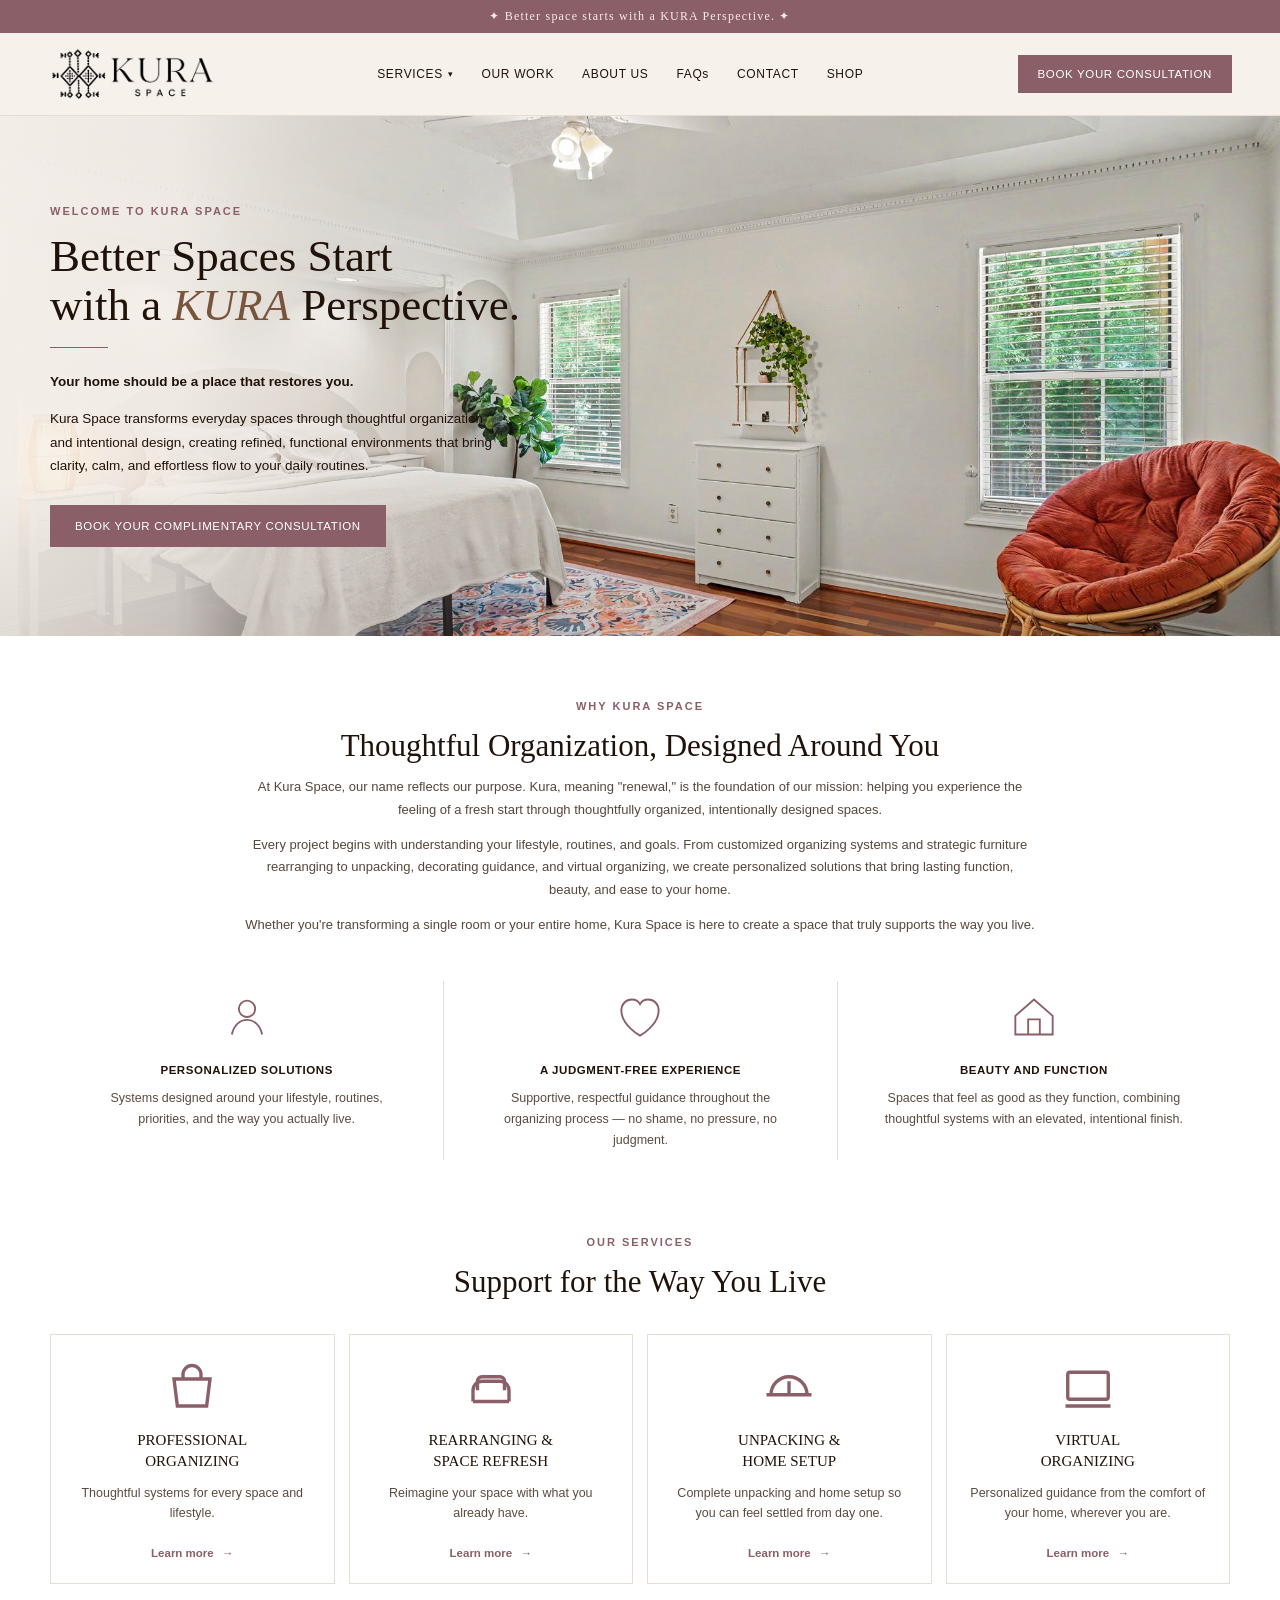
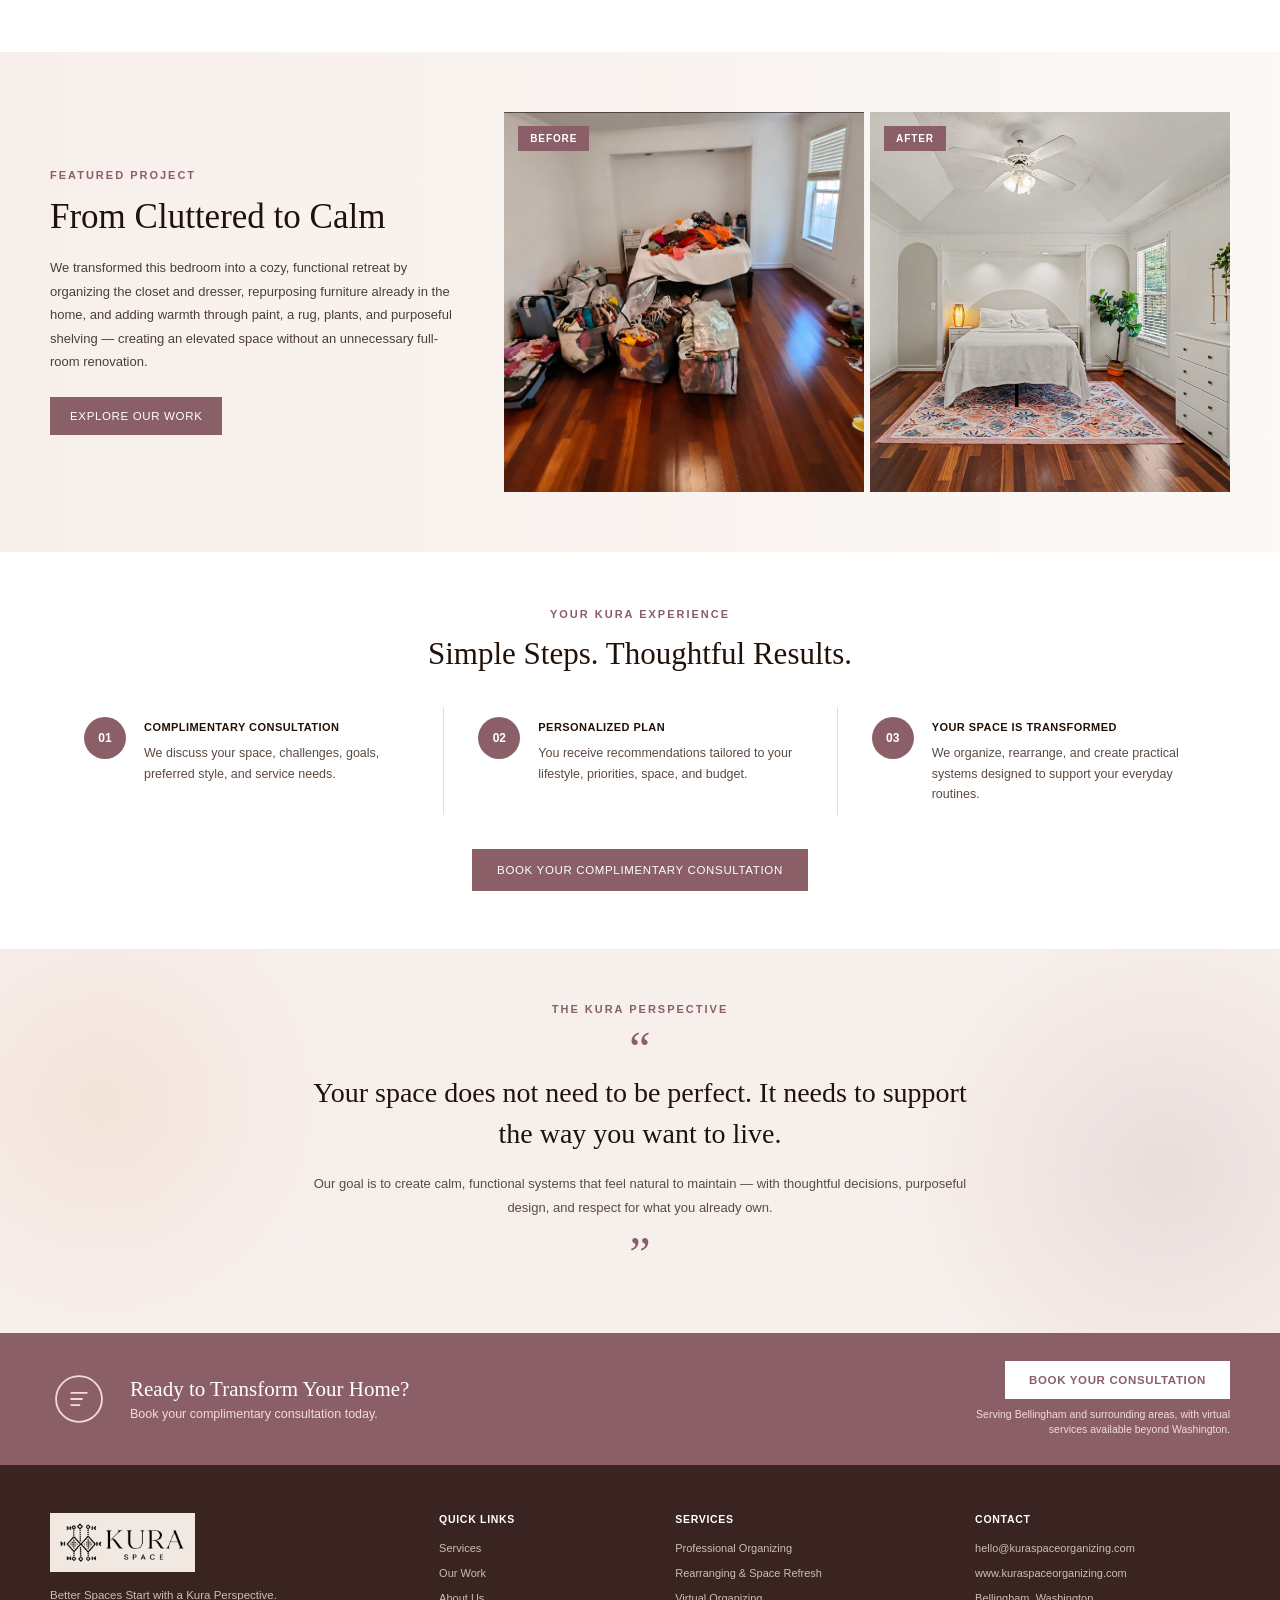
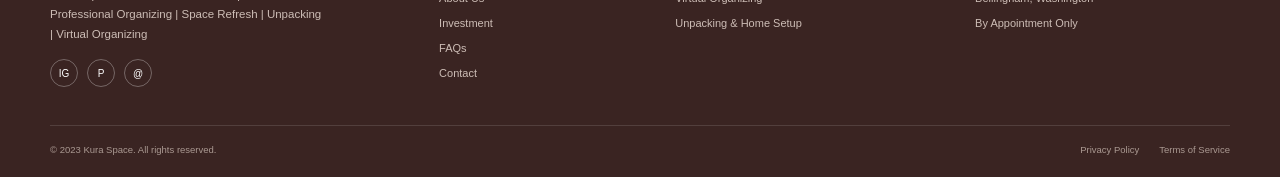
==== commit 0120b17f: "Add SHOP link to navigation menu" ====
--- a/index.html
+++ b/index.html
@@ -16,10 +16,23 @@
         rgba(247,241,236,0) 44%) !important;
     }
     @media (max-width:760px){
+      /* On phones the text block is taller than any fixed-height gradient can predict,
+         so instead of fading the photo, give the text its own readable card and let
+         the photo show fully everywhere else around it. */
       .hero-fade{
-        background:
-          linear-gradient(180deg,rgba(247,241,236,.95) 0%,rgba(247,241,236,.8) 20%,rgba(247,241,236,.35) 36%,rgba(247,241,236,.08) 50%,rgba(247,241,236,0) 60%),
-          linear-gradient(90deg,rgba(247,241,236,.4),rgba(247,241,236,0) 55%) !important;
+        background:none !important;
+      }
+      .hero-shade{
+        background:linear-gradient(0deg,rgba(20,12,6,.12),transparent 22%) !important;
+      }
+      .hero-content{
+        background:rgba(247,241,236,.94) !important;
+        border-radius:16px !important;
+        margin:18px !important;
+        padding:26px 20px !important;
+        width:auto !important;
+        max-width:none !important;
+        box-shadow:0 8px 24px rgba(20,12,6,.12);
       }
     }
   </style>
@@ -52,6 +65,7 @@
       <a href="about.html">ABOUT US</a>
       <a href="faq.html">FAQs</a>
       <a href="contact.html">CONTACT</a>
+      <a href="shop.html">SHOP</a>
     </nav>
 
     <a href="booking.html" class="cta-btn header-cta">BOOK YOUR CONSULTATION</a>
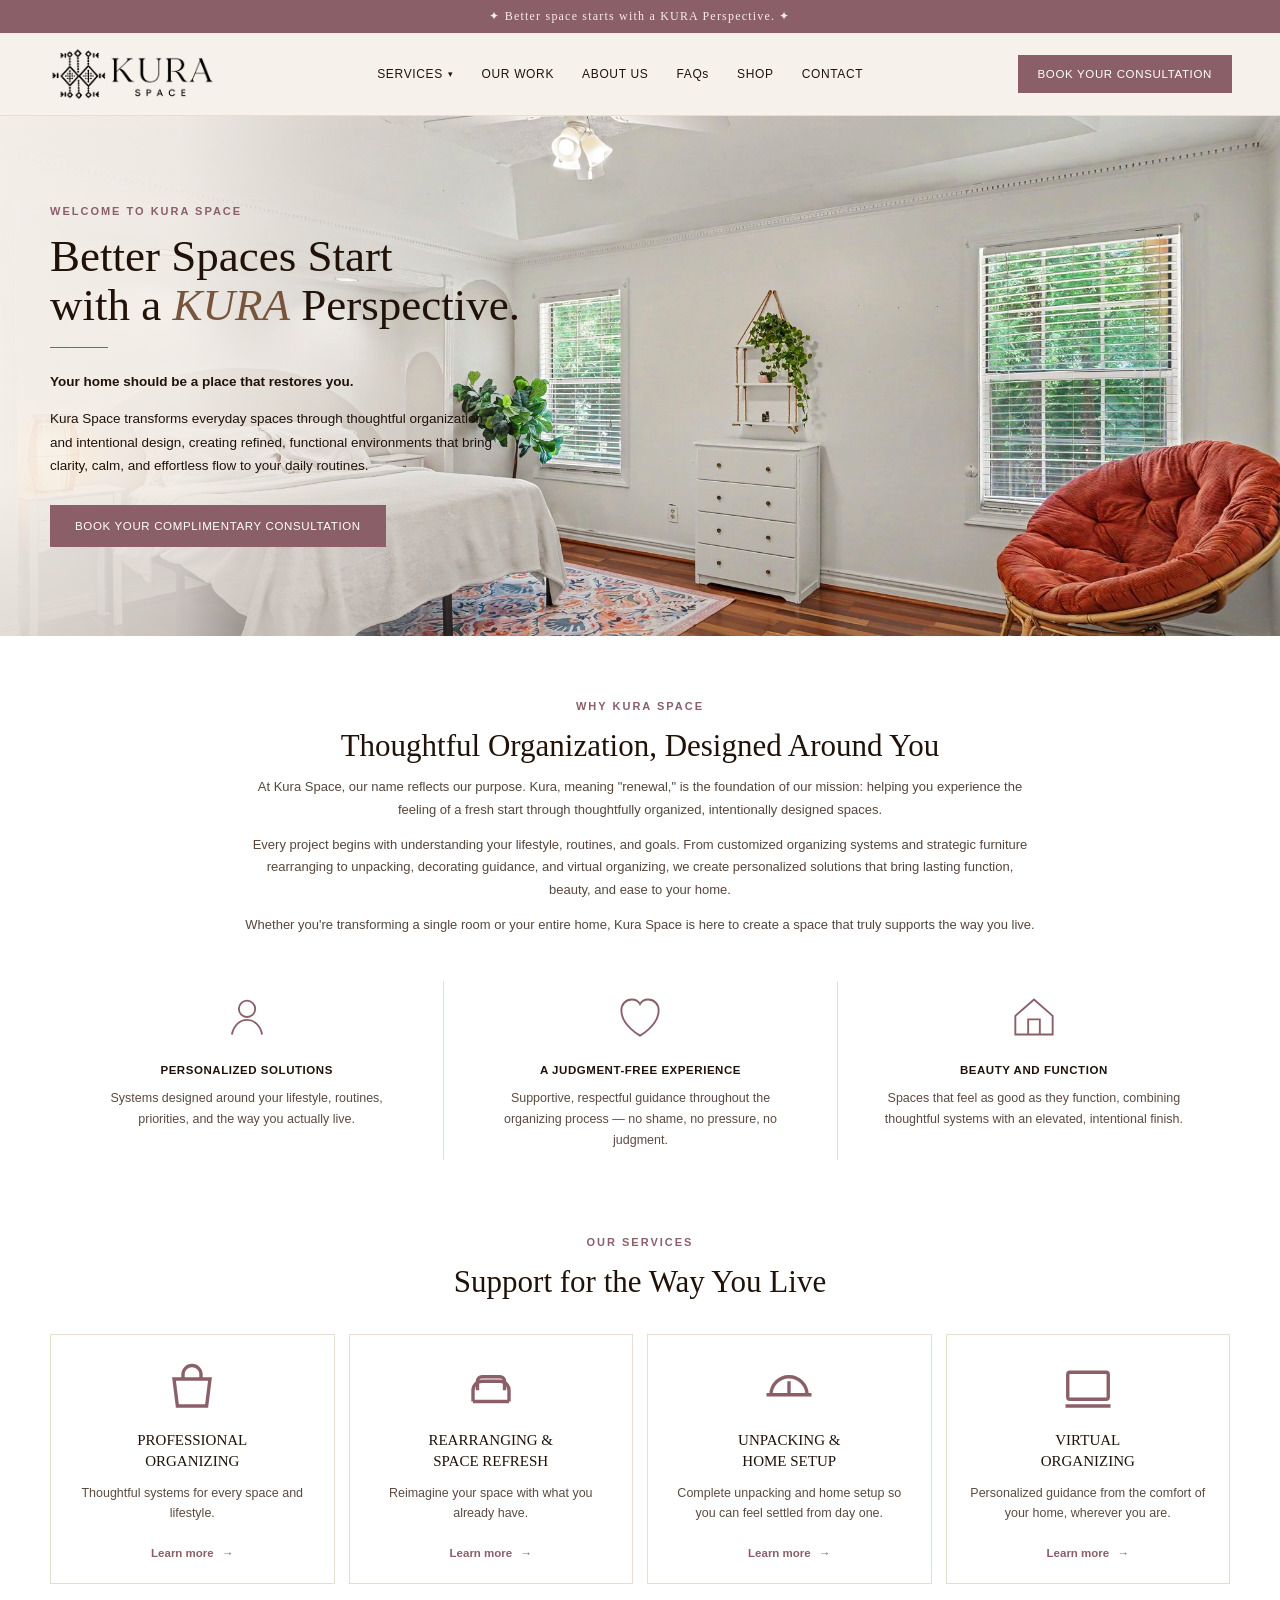
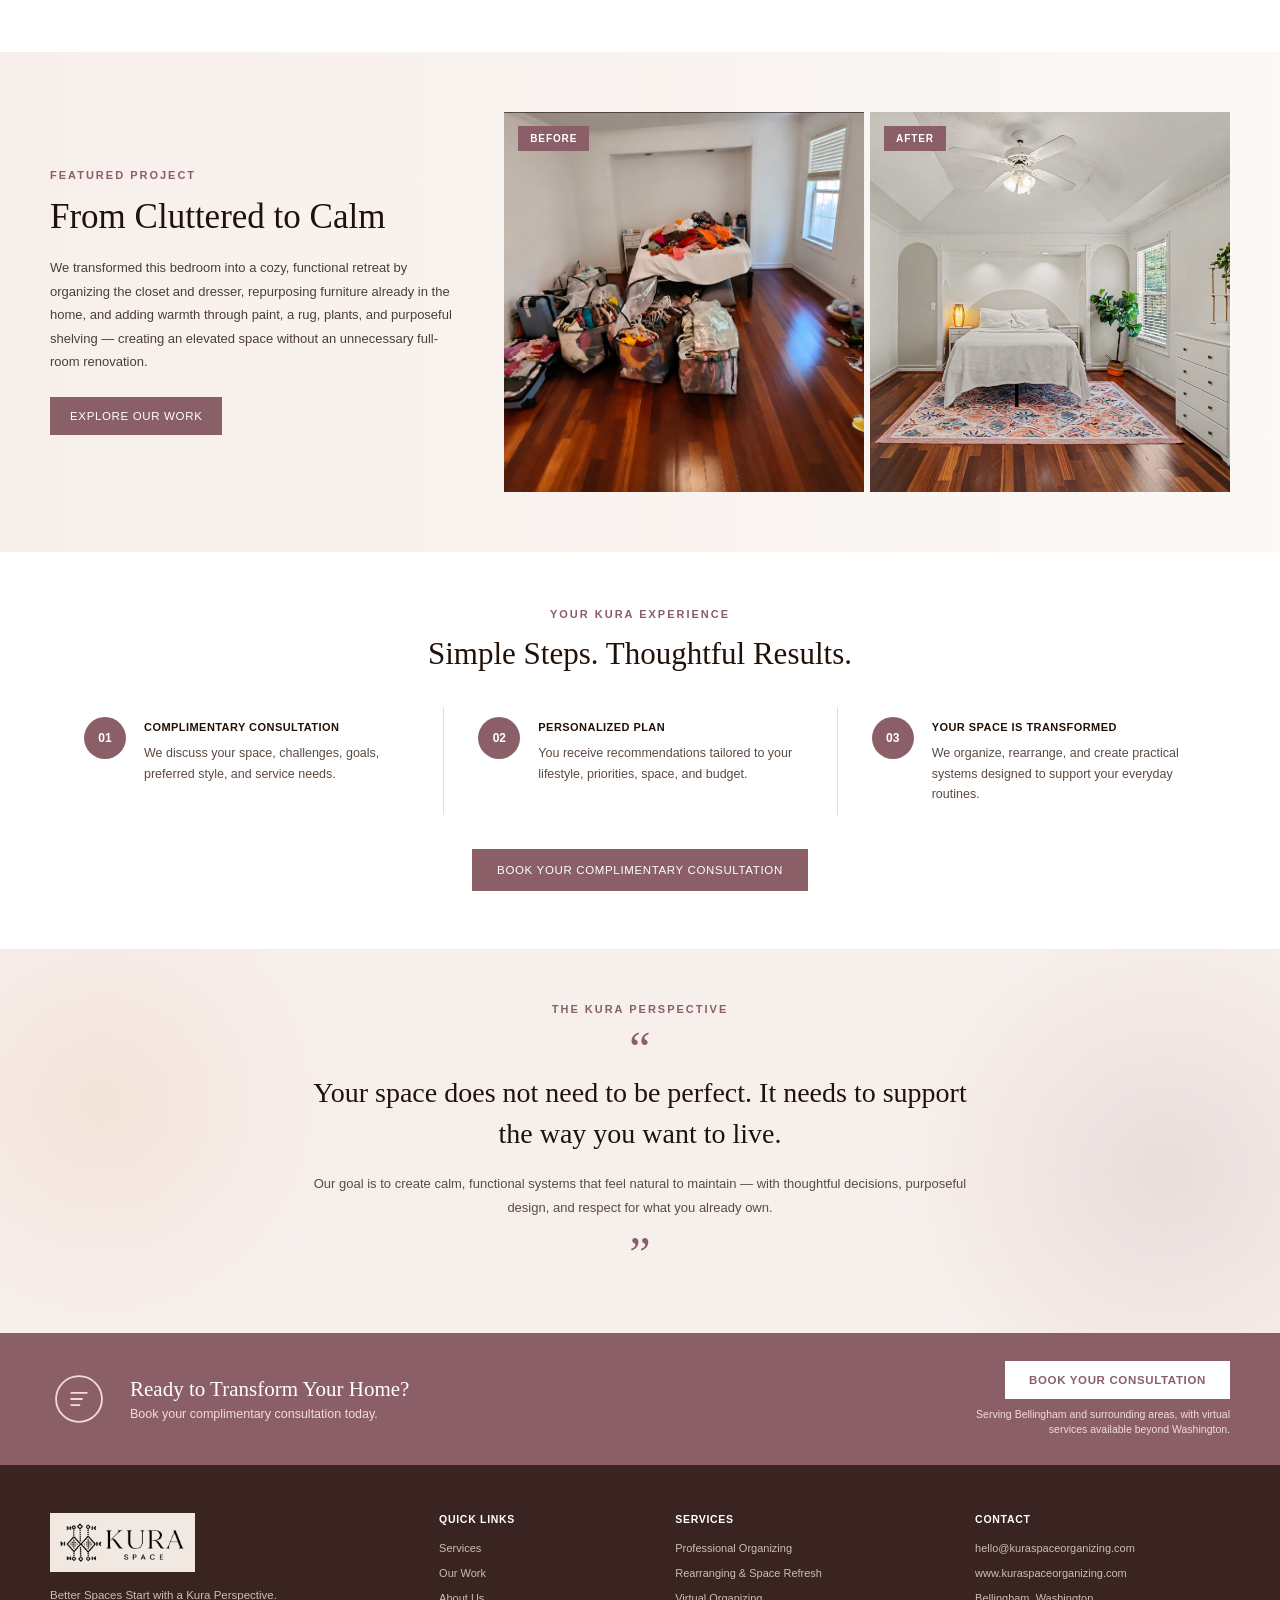
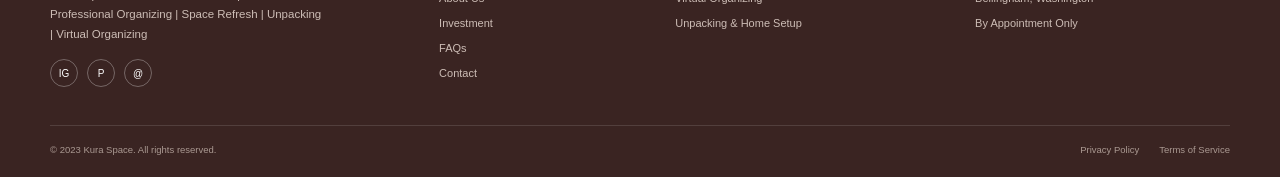
==== commit c5641b03: "Remove duplicate SHOP link in navigation" ====
--- a/index.html
+++ b/index.html
@@ -64,8 +64,9 @@
       <a href="our-work.html">OUR WORK</a>
       <a href="about.html">ABOUT US</a>
       <a href="faq.html">FAQs</a>
+       <a href="shop.html" class="current">SHOP</a>
       <a href="contact.html">CONTACT</a>
-      <a href="shop.html">SHOP</a>
+      
     </nav>
 
     <a href="booking.html" class="cta-btn header-cta">BOOK YOUR CONSULTATION</a>
